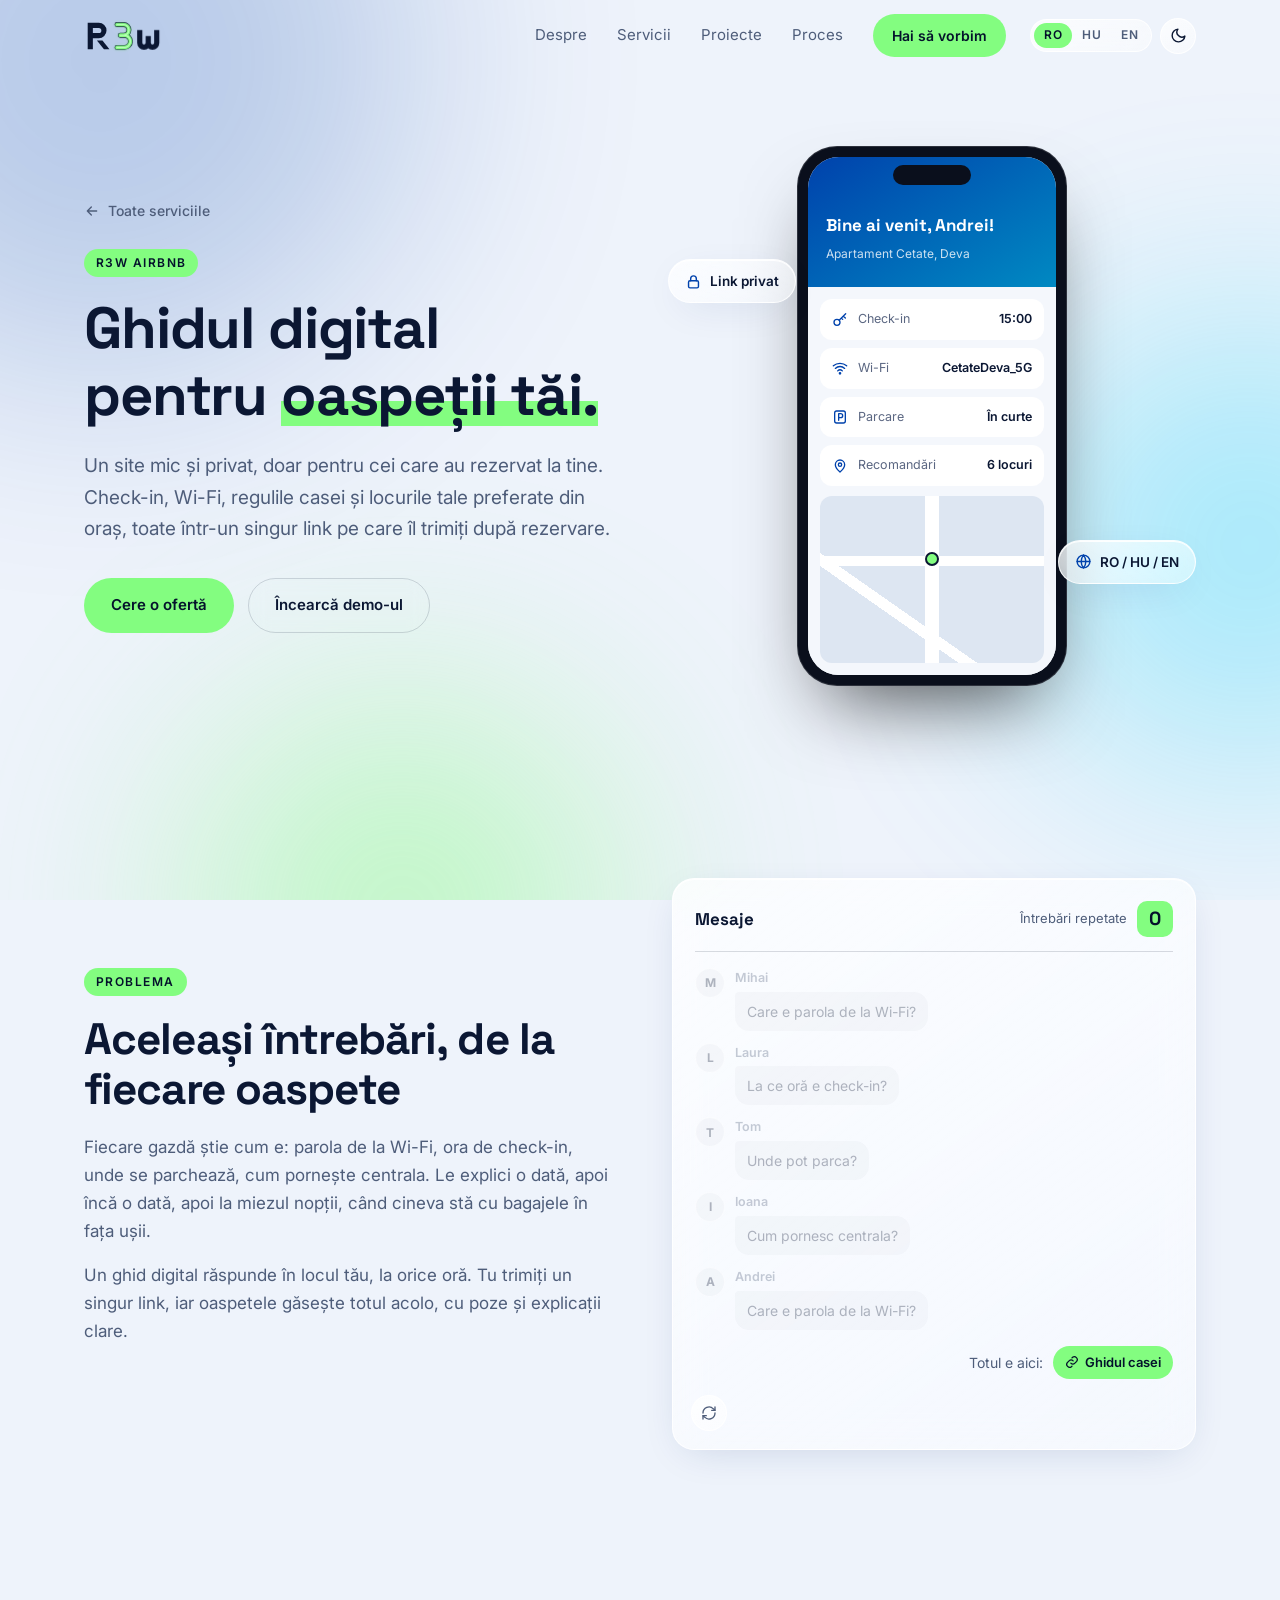
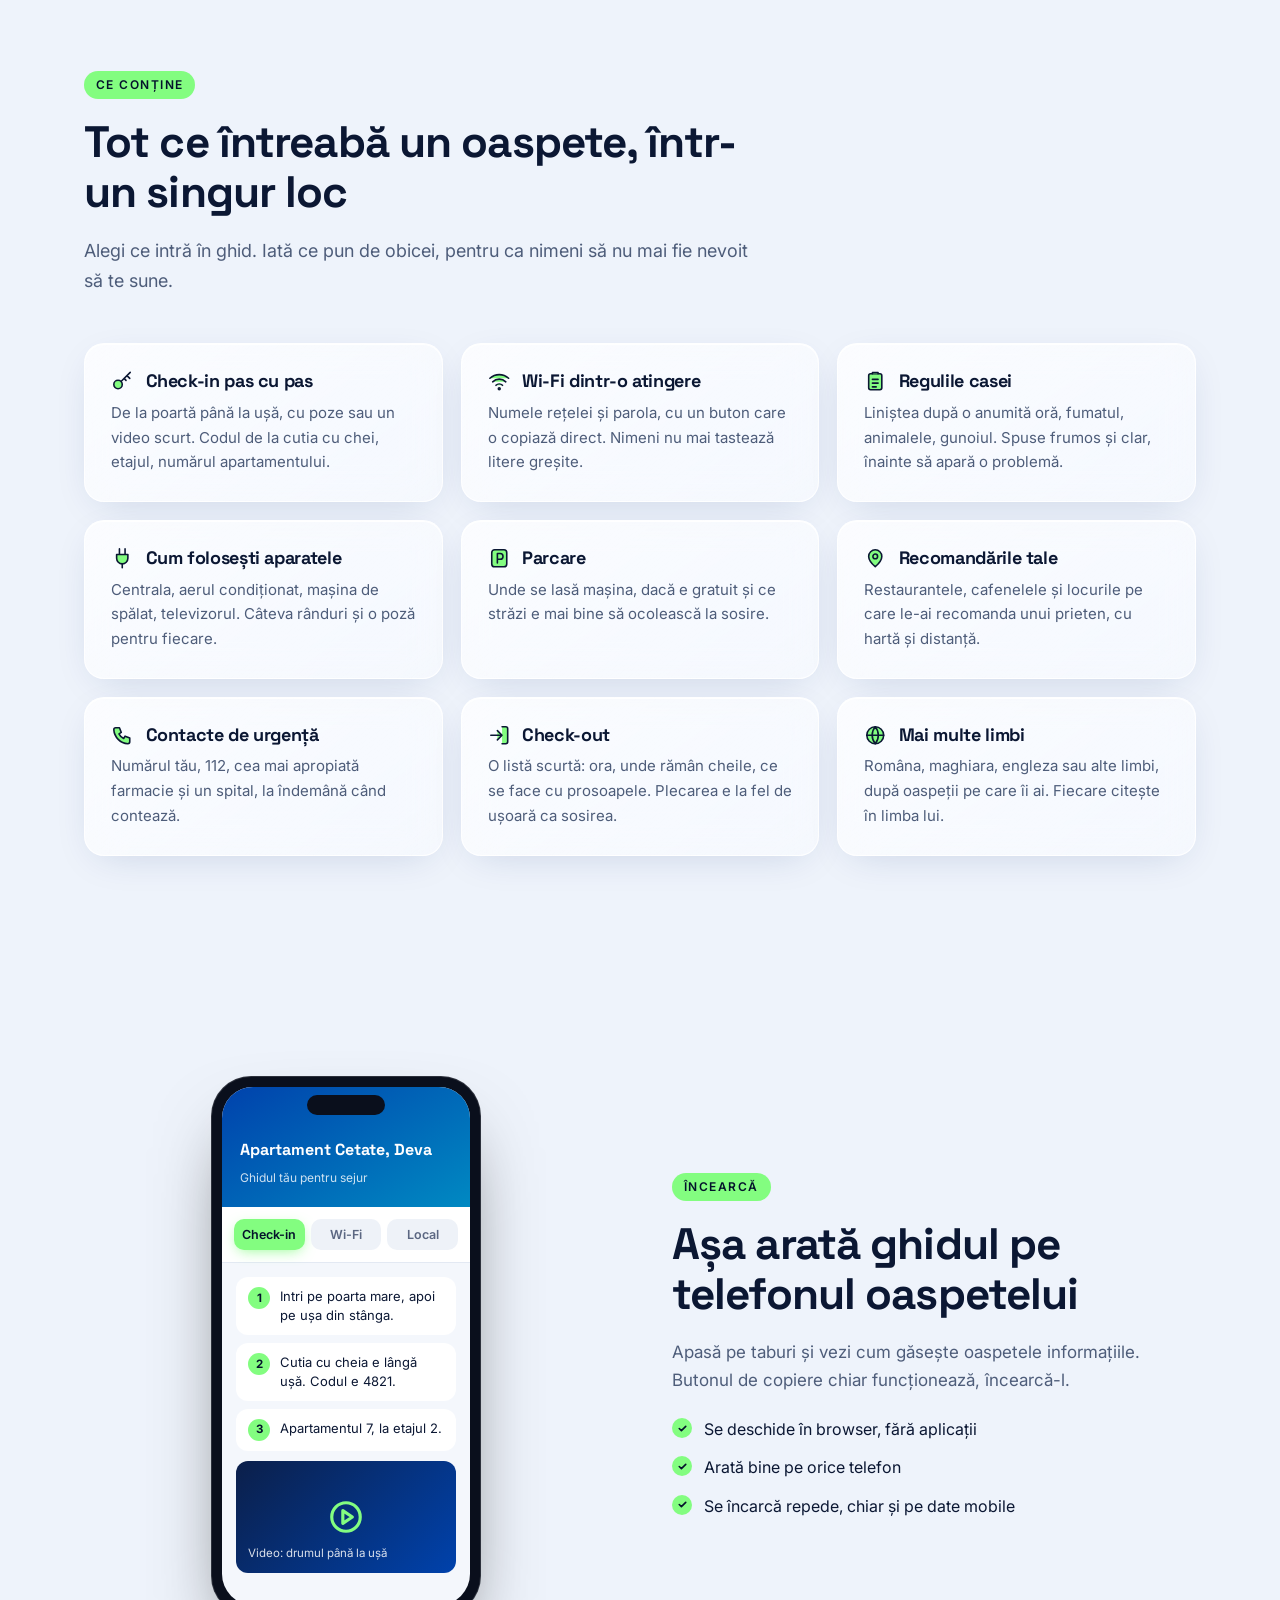
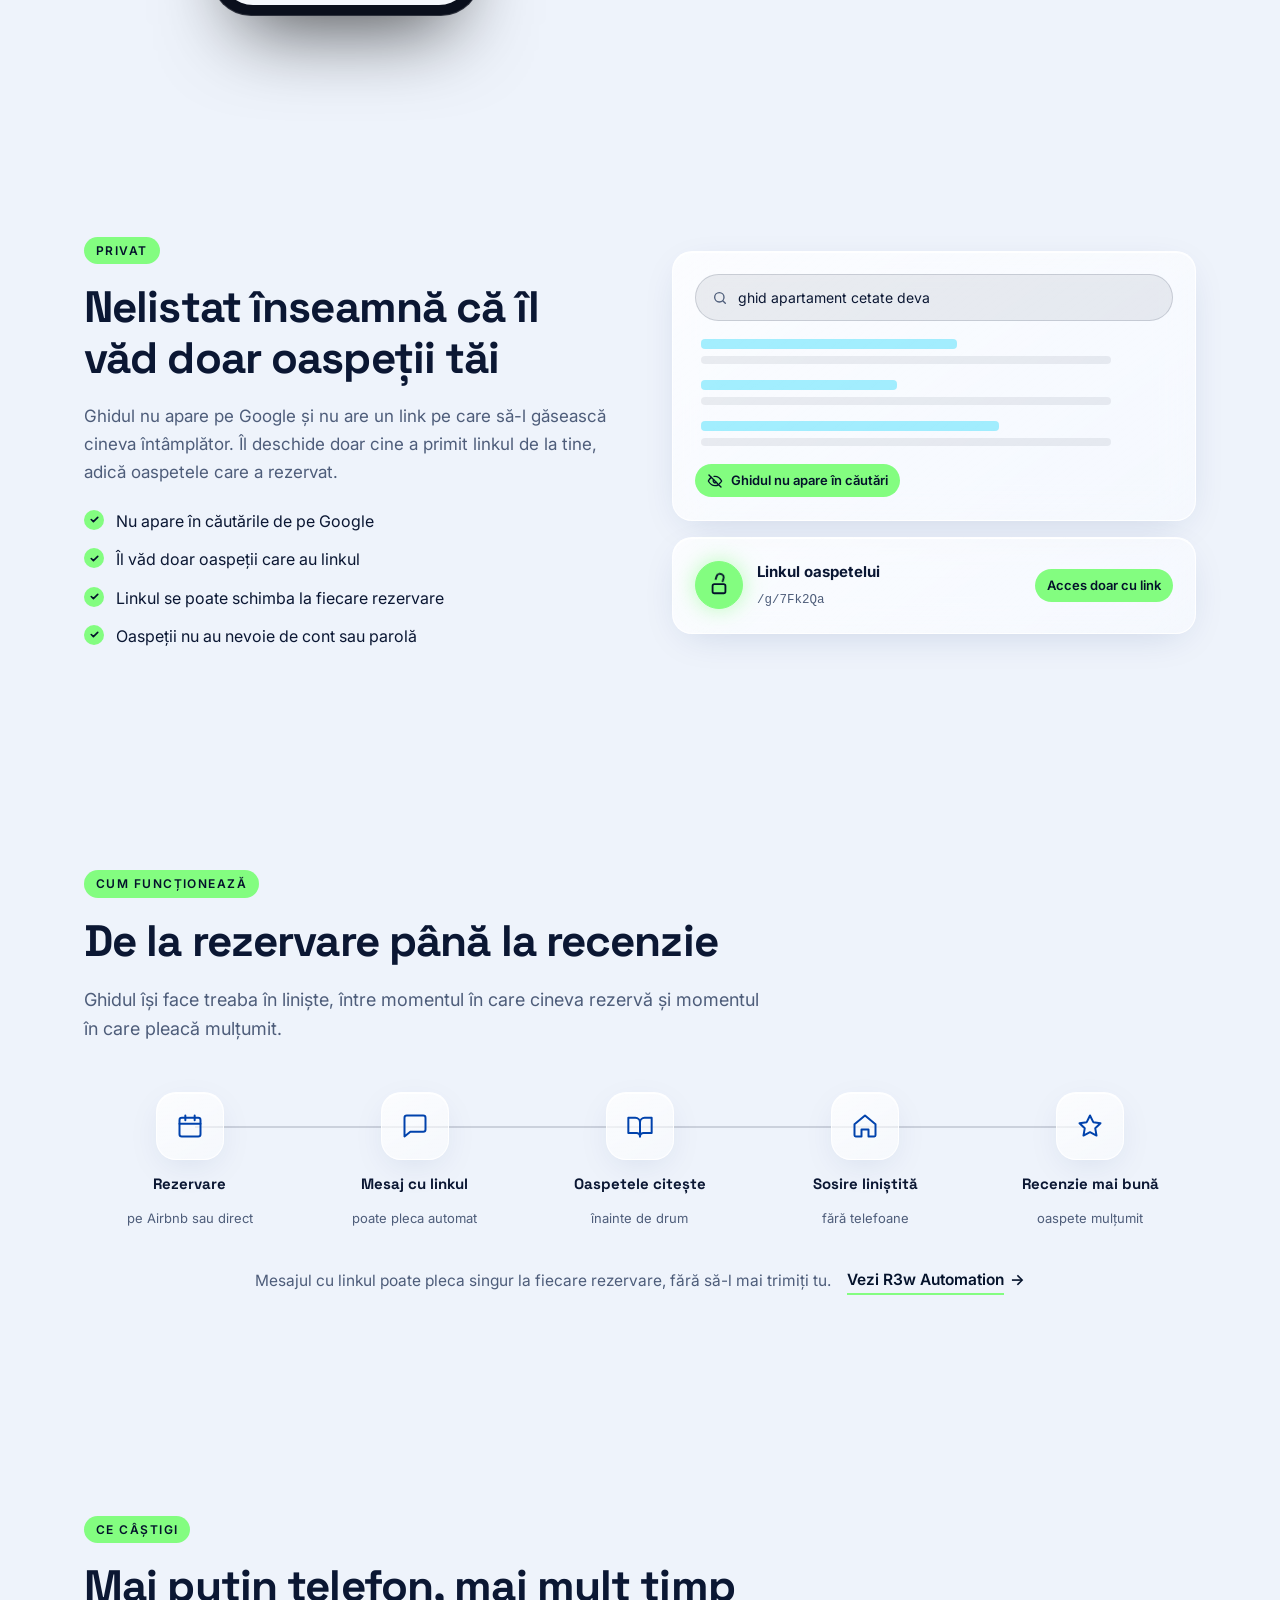
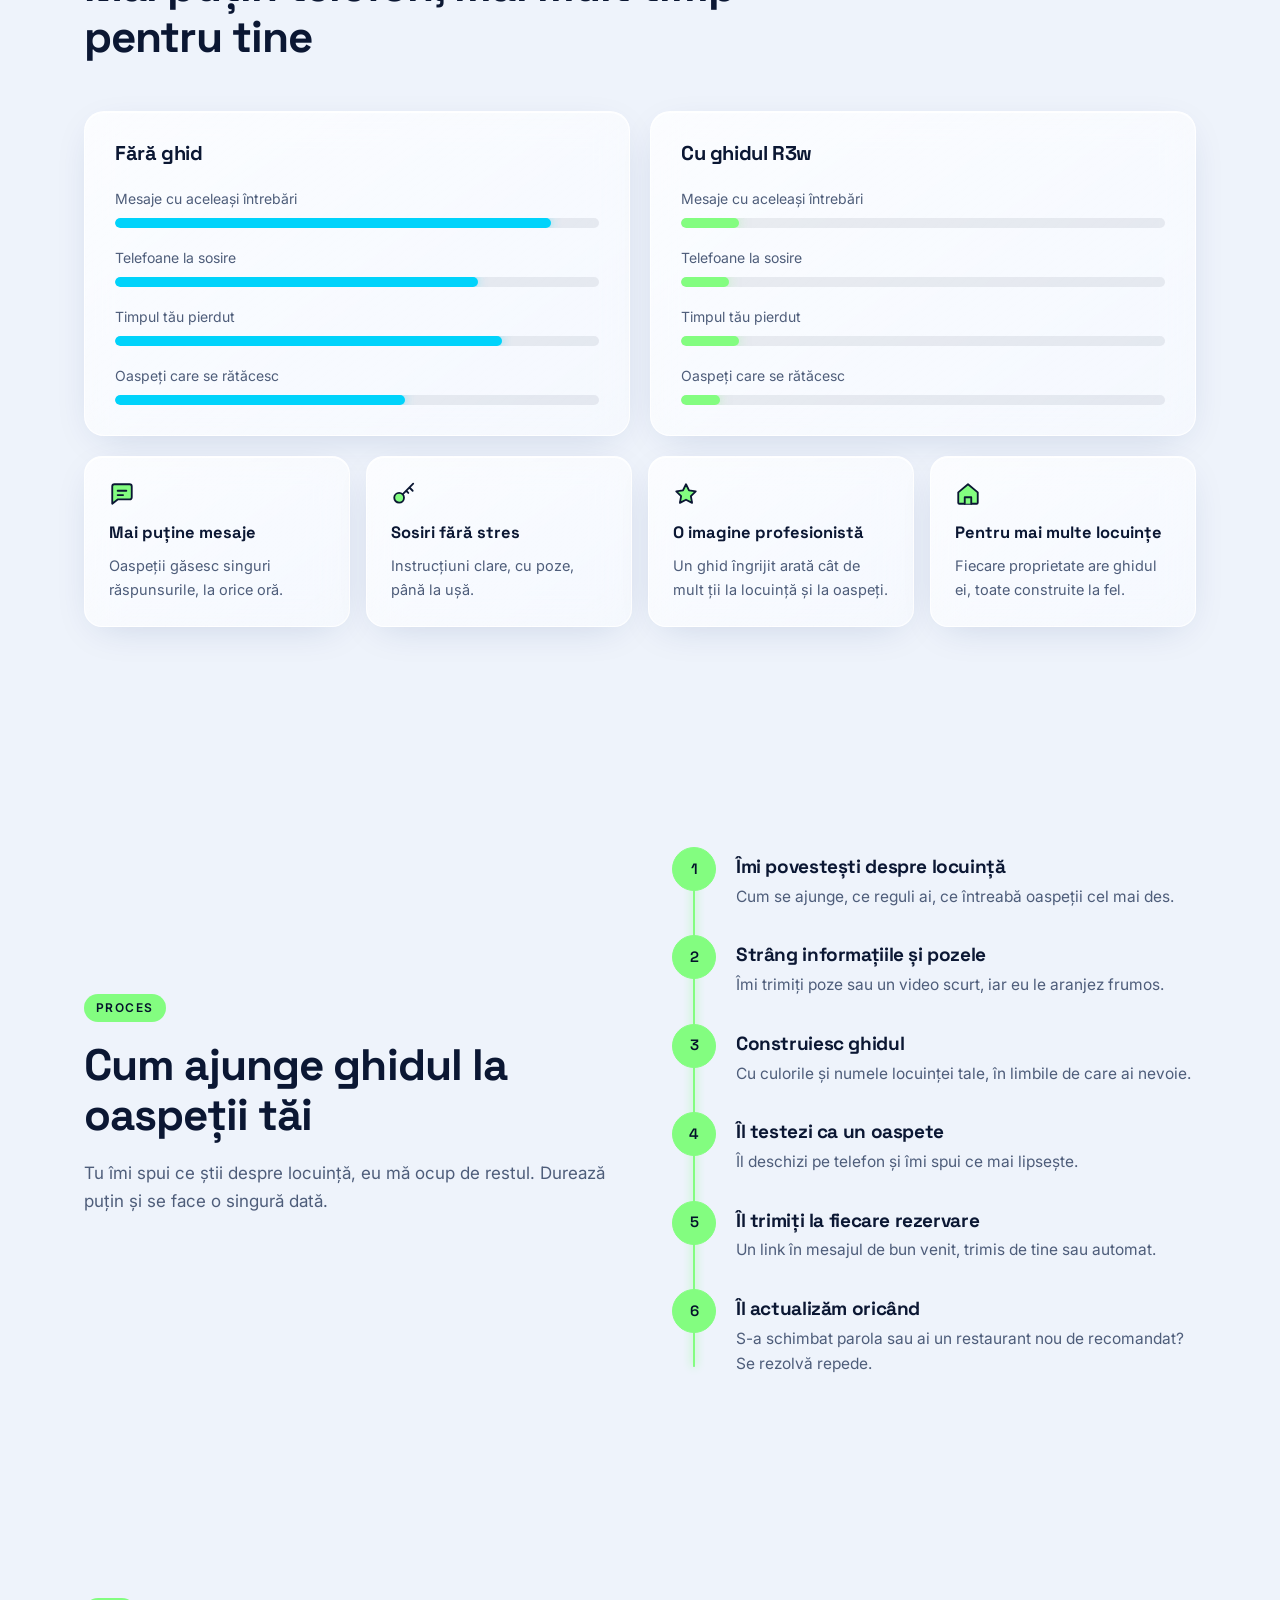
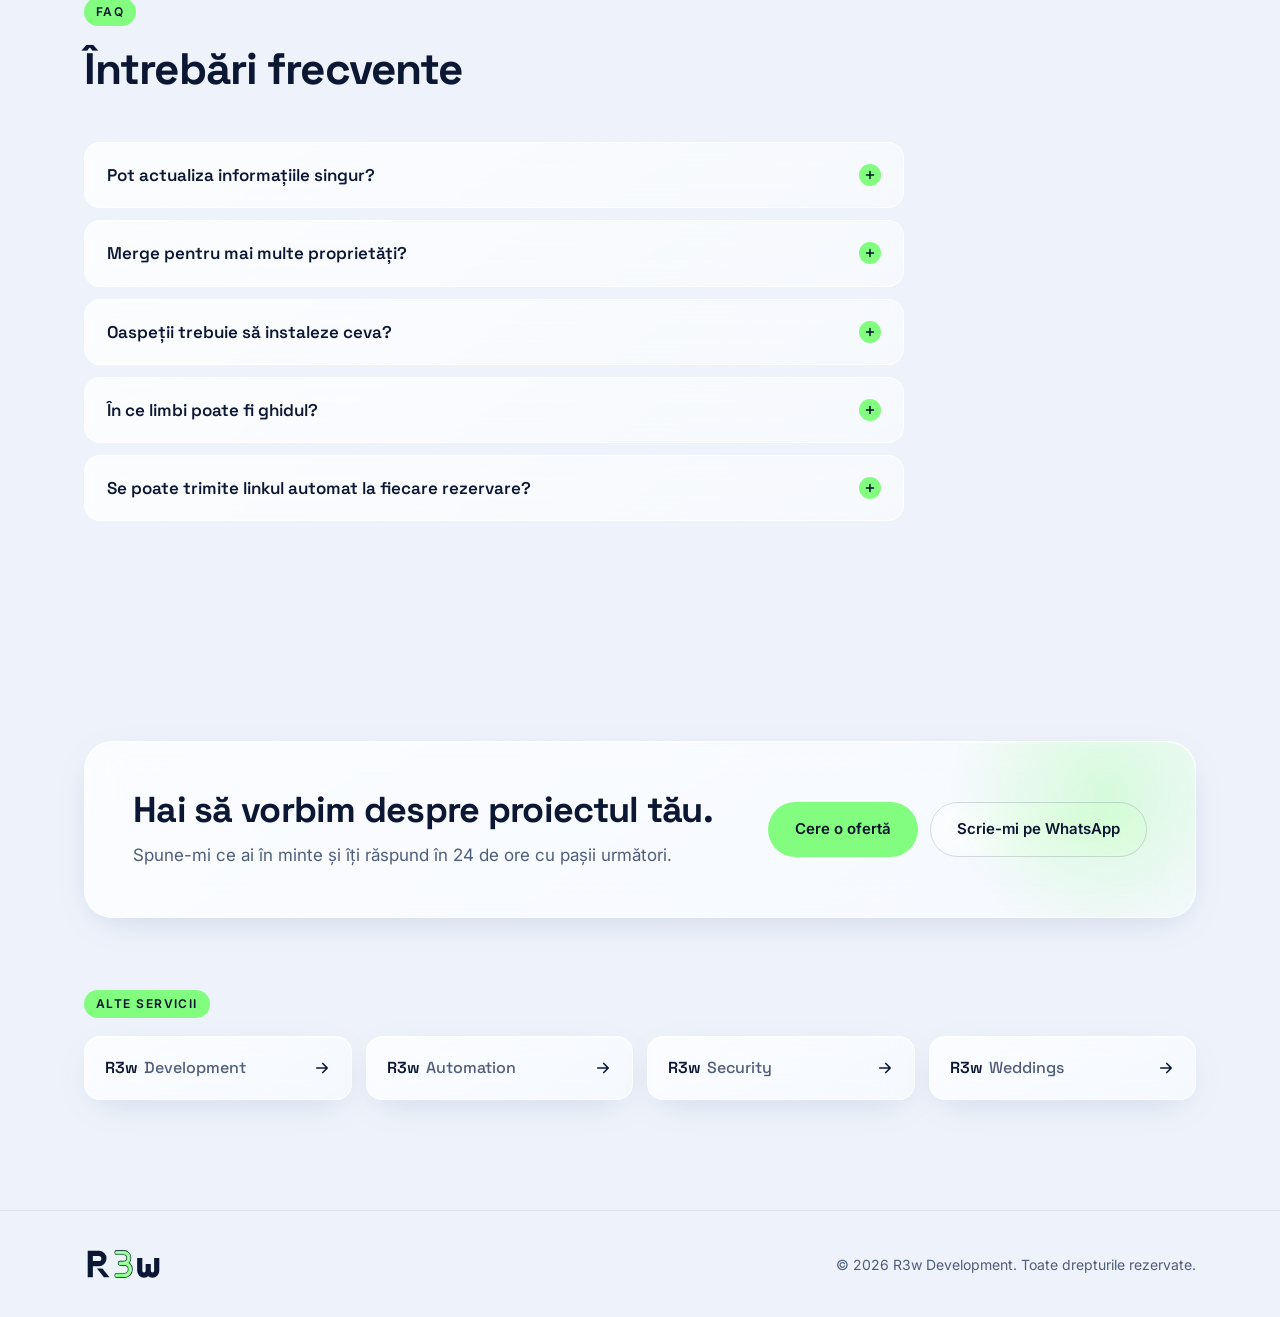
==== airbnb/index.html @ 35e20e66 "[RD-0001] Create R3w Development Initial Design" ====
<!doctype html>
<html lang="ro">
<head>
  <meta charset="utf-8">
  <meta name="viewport" content="width=device-width, initial-scale=1">
  <title>R3w AirBnb | Ghidul digital pentru oaspeții tăi</title>
  <meta name="description" content="Un site privat, nelistat, pentru oaspeții locuinței tale: check-in, Wi-Fi, regulile casei și recomandări locale, într-un singur link.">
  <meta name="theme-color" content="#040A18">
  <link rel="icon" href="../assets/favicon.svg" type="image/svg+xml">
  <link rel="apple-touch-icon" href="../assets/apple-touch-icon.png">

  <link rel="preconnect" href="https://fonts.googleapis.com">
  <link rel="preconnect" href="https://fonts.gstatic.com" crossorigin>
  <link href="https://fonts.googleapis.com/css2?family=Cormorant+Garamond:ital,wght@1,500&family=Inter:wght@400;500;600&family=Space+Grotesk:wght@500;600;700&display=swap" rel="stylesheet">
  <link rel="stylesheet" href="../css/styles.css">
  <link rel="stylesheet" href="../css/service.css">
  <link rel="stylesheet" href="page.css">
  <script>
    // Set the theme before the page paints, so there is no flash of the wrong colours
    (function () {
      var root = document.documentElement, saved;
      root.classList.add('js');
      try { saved = localStorage.getItem('theme'); } catch (e) {}
      root.dataset.theme = saved || (matchMedia('(prefers-color-scheme: light)').matches ? 'light' : 'dark');
    })();
  </script>
</head>
<body>

  <div class="backdrop" aria-hidden="true">
    <div class="orb orb--sapphire"></div>
    <div class="orb orb--ocean"></div>
    <div class="orb orb--jade"></div>
  </div>

  <!-- ============ NAV ============ -->
  <header class="nav" id="top">
    <div class="container nav__inner">
      <a href="../" class="logo" aria-label="R3w Development">
        <svg class="wordmark" viewBox="-5 -5 107 46" width="79" height="34" aria-hidden="true">
          <defs><filter id="neon-nav" x="-50%" y="-50%" width="200%" height="200%"><feGaussianBlur stdDeviation="2.4"/></filter></defs>
          <path fill="currentColor" fill-rule="evenodd" d="M0 0H15A10.5 10.5 0 0 1 15 21H7V36H0Z M7 7H15A3.5 3.5 0 0 1 15 14H7Z"/>
          <path fill="currentColor" d="M12.5 24H20L29.5 36H22Z"/>
          <g class="neon" fill="none" stroke-linecap="round" stroke-linejoin="round">
            <path class="neon__glow" stroke-width="6" filter="url(#neon-nav)" d="M39.5 2.5H48.5A7.25 7.25 0 0 1 48.5 17H44M44 17H49.5A8.25 8.25 0 0 1 49.5 33.5H39.5"/>
            <path class="neon__outline" stroke-width="6.6" d="M39.5 2.5H48.5A7.25 7.25 0 0 1 48.5 17H44M44 17H49.5A8.25 8.25 0 0 1 49.5 33.5H39.5"/>
            <path class="neon__tube" stroke-width="5" d="M39.5 2.5H48.5A7.25 7.25 0 0 1 48.5 17H44M44 17H49.5A8.25 8.25 0 0 1 49.5 33.5H39.5"/>
            <path class="neon__core" stroke-width="1.4" d="M39.5 2.5H48.5A7.25 7.25 0 0 1 48.5 17H44M44 17H49.5A8.25 8.25 0 0 1 49.5 33.5H39.5"/>
          </g>
          <path fill="none" stroke="currentColor" stroke-width="7" d="M70.5 10V27.25A5.75 5.75 0 0 0 82 27.25V18M82 27.25A5.75 5.75 0 0 0 93.5 27.25V10"/>
        </svg>
      </a>

      <nav class="nav__menu" id="nav-menu">
        <a href="../#about" data-i18n="nav.about">Despre</a>
        <a href="../#solutions" data-i18n="nav.solutions">Servicii</a>
        <a href="../#work" data-i18n="nav.work">Proiecte</a>
        <a href="../#process" data-i18n="nav.process">Proces</a>
        <a href="../#contact" class="btn btn--small btn--primary" data-i18n="nav.cta">Hai să vorbim</a>
      </nav>

      <div class="nav__controls">
        <div class="lang" role="group" aria-label="Limba" data-i18n-label="ui.language">
          <button type="button" data-lang="ro" aria-pressed="true">RO</button>
          <button type="button" data-lang="hu" aria-pressed="false">HU</button>
          <button type="button" data-lang="en" aria-pressed="false">EN</button>
        </div>

        <button type="button" class="theme-toggle" aria-label="Schimbă tema" data-i18n-label="ui.theme">
          <svg class="icon-sun" viewBox="0 0 24 24"><circle cx="12" cy="12" r="4"/><path d="M12 2v2M12 20v2M4.9 4.9l1.4 1.4M17.7 17.7l1.4 1.4M2 12h2M20 12h2M4.9 19.1l1.4-1.4M17.7 6.3l1.4-1.4"/></svg>
          <svg class="icon-moon" viewBox="0 0 24 24"><path d="M21 12.8A9 9 0 1 1 11.2 3a7 7 0 0 0 9.8 9.8Z"/></svg>
        </button>

        <button class="nav__toggle" aria-label="Deschide meniul" data-i18n-label="ui.menuOpen" aria-expanded="false" aria-controls="nav-menu">
          <span></span><span></span>
        </button>
      </div>
    </div>
  </header>

  <main>

    <!-- ============ HERO ============ -->
    <section class="svc-hero">
      <div class="container svc-hero__inner">
        <div class="reveal">
          <a class="back" href="../#solutions"><svg viewBox="0 0 24 24" aria-hidden="true"><path d="M19 12H5M11 6l-6 6 6 6"/></svg><span data-i18n="svc.back">Toate serviciile</span></a>
          <p class="section__label">R3w AirBnb</p>
          <h1 data-i18n="page.hero.title">Ghidul digital pentru <span class="mark">oaspeții tăi.</span></h1>
          <p class="svc-lead" data-i18n="page.hero.lead">Un site mic și privat, doar pentru cei care au rezervat la tine. Check-in, Wi-Fi, regulile casei și locurile tale preferate din oraș, toate într-un singur link pe care îl trimiți după rezervare.</p>
          <div class="hero__cta">
            <a href="../#contact" class="btn btn--primary" data-i18n="svc.quote">Cere o ofertă</a>
            <a href="#demo" class="btn btn--ghost" data-i18n="page.hero.cta2">Încearcă demo-ul</a>
          </div>
        </div>

        <!-- The guest gets the booking message, taps the link and the guide opens -->
        <div class="bnb-hero reveal" data-animate aria-hidden="true">
          <div class="bnb-phone">
            <div class="bnb-screen">
              <div class="bnb-chat">
                <div class="bnb-chat__head"><i>A</i><div><b>Ana</b><small data-i18n="page.hero.host">gazda ta</small></div></div>
                <div class="bnb-notif">
                  <i class="bnb-notif__app"></i>
                  <div><b data-i18n="page.hero.notif">Rezervare confirmată</b><small data-i18n="page.hero.notifSub">3 nopți, 2 oaspeți</small></div>
                </div>
                <span class="bnb-day" data-i18n="page.hero.today">Azi</span>
                <div class="bnb-msg bnb-msg--me"><span data-i18n="page.hero.me">Am rezervat pentru weekend, abia aștept!</span></div>
                <div class="bnb-msg bnb-msg--host">
                  <span data-i18n="page.hero.msg">Bună, Andrei! Aici ai tot ce-ți trebuie pentru sejur:</span>
                  <span class="bnb-linkchip"><svg viewBox="0 0 24 24"><path d="M10 14a5 5 0 0 0 7 0l3-3a5 5 0 0 0-7-7l-1 1"/><path d="M14 10a5 5 0 0 0-7 0l-3 3a5 5 0 0 0 7 7l1-1"/></svg><span data-i18n="page.hero.link">Ghidul tău</span></span>
                </div>
              </div>

              <div class="bnb-guide">
                <div class="bnb-guide__hero">
                  <b data-i18n="page.hero.welcome">Bine ai venit, Andrei!</b>
                  <small data-i18n="page.hero.place">Apartament Cetate, Deva</small>
                </div>
                <ul class="bnb-guide__list">
                  <li style="--i:0"><svg viewBox="0 0 24 24"><circle cx="7.5" cy="15.5" r="4.5"/><path d="m10.7 12.3 9.8-9.8M17 6l3 3M14 9l2 2"/></svg><span>Check-in</span><b>15:00</b></li>
                  <li style="--i:1"><svg viewBox="0 0 24 24"><path d="M2 8.8a15 15 0 0 1 20 0M5 12.6a10 10 0 0 1 14 0M8.5 16.3a5 5 0 0 1 7 0"/><circle cx="12" cy="20" r="1"/></svg><span>Wi-Fi</span><b>CetateDeva_5G</b></li>
                  <li style="--i:2"><svg viewBox="0 0 24 24"><rect x="4" y="3" width="16" height="18" rx="3"/><path d="M10 17V7h3a3 3 0 0 1 0 6h-3"/></svg><span data-i18n="page.hero.park">Parcare</span><b data-i18n="page.hero.parkVal">În curte</b></li>
                  <li style="--i:3"><svg viewBox="0 0 24 24"><path d="M12 21s-7-6.2-7-11a7 7 0 0 1 14 0c0 4.8-7 11-7 11Z"/><circle cx="12" cy="10" r="2.5"/></svg><span data-i18n="page.hero.tips">Recomandări</span><b data-i18n="page.hero.tipsVal">6 locuri</b></li>
                </ul>
                <div class="bnb-guide__map"><i></i></div>
              </div>
            </div>
          </div>

          <div class="bnb-chip bnb-chip--a glass"><svg viewBox="0 0 24 24"><rect x="5" y="11" width="14" height="10" rx="2"/><path d="M8 11V8a4 4 0 0 1 8 0v3"/></svg><span data-i18n="page.hero.chip1">Link privat</span></div>
          <div class="bnb-chip bnb-chip--b glass"><svg viewBox="0 0 24 24"><circle cx="12" cy="12" r="9"/><path d="M3 12h18M12 3a14 14 0 0 1 0 18M12 3a14 14 0 0 0 0 18"/></svg><span>RO / HU / EN</span></div>
        </div>
      </div>
    </section>

    <!-- ============ THE PROBLEM ============ -->
    <section class="section">
      <div class="container split">
        <div class="reveal">
          <p class="section__label" data-i18n="page.prob.label">Problema</p>
          <h2 data-i18n="page.prob.title">Aceleași întrebări, de la fiecare oaspete</h2>
          <p data-i18n="page.prob.p1">Fiecare gazdă știe cum e: parola de la Wi-Fi, ora de check-in, unde se parchează, cum pornește centrala. Le explici o dată, apoi încă o dată, apoi la miezul nopții, când cineva stă cu bagajele în fața ușii.</p>
          <p data-i18n="page.prob.p2">Un ghid digital răspunde în locul tău, la orice oră. Tu trimiți un singur link, iar oaspetele găsește totul acolo, cu poze și explicații clare.</p>
        </div>

        <!-- Questions pile up, then one link answers them all -->
        <div class="inbox glass reveal" data-animate aria-hidden="true">
          <div class="inbox__head">
            <b data-i18n="page.prob.inbox">Mesaje</b>
            <span class="inbox__count">
              <span class="inbox__label" data-i18n="page.prob.repeat">Întrebări repetate</span>
              <span class="inbox__num">
                <em class="inbox__num-a" data-count="5">5</em>
                <em class="inbox__num-b">0</em>
              </span>
            </span>
          </div>
          <ul class="inbox__list">
            <li style="--i:0"><i>M</i><div><b>Mihai</b><span data-i18n="page.prob.q1">Care e parola de la Wi-Fi?</span></div></li>
            <li style="--i:1"><i>L</i><div><b>Laura</b><span data-i18n="page.prob.q2">La ce oră e check-in?</span></div></li>
            <li style="--i:2"><i>T</i><div><b>Tom</b><span data-i18n="page.prob.q3">Unde pot parca?</span></div></li>
            <li style="--i:3"><i>I</i><div><b>Ioana</b><span data-i18n="page.prob.q4">Cum pornesc centrala?</span></div></li>
            <li style="--i:4"><i>A</i><div><b>Andrei</b><span data-i18n="page.prob.q1">Care e parola de la Wi-Fi?</span></div></li>
          </ul>
          <div class="inbox__answer">
            <span data-i18n="page.prob.answer">Totul e aici:</span>
            <span class="bnb-linkchip"><svg viewBox="0 0 24 24"><path d="M10 14a5 5 0 0 0 7 0l3-3a5 5 0 0 0-7-7l-1 1"/><path d="M14 10a5 5 0 0 0-7 0l-3 3a5 5 0 0 0 7 7l1-1"/></svg><span data-i18n="page.prob.guide">Ghidul casei</span></span>
          </div>
          <button type="button" class="inbox__replay" aria-label="Reia animația" data-i18n-label="page.prob.replay">
            <svg viewBox="0 0 24 24"><path d="M3 12a9 9 0 0 1 15.5-6.2L21 8"/><path d="M21 3v5h-5"/><path d="M21 12a9 9 0 0 1-15.5 6.2L3 16"/><path d="M3 21v-5h5"/></svg>
          </button>
        </div>
      </div>
    </section>

    <!-- ============ WHAT'S INSIDE ============ -->
    <section class="section">
      <div class="container">
        <header class="svc-intro reveal">
          <p class="section__label" data-i18n="page.in.label">Ce conține</p>
          <h2 data-i18n="page.in.title">Tot ce întreabă un oaspete, într-un singur loc</h2>
          <p data-i18n="page.in.p1">Alegi ce intră în ghid. Iată ce pun de obicei, pentru ca nimeni să nu mai fie nevoit să te sune.</p>
        </header>
        <div class="feat-grid">
          <article class="feat glass reveal">
            <h3 class="with-icon"><svg class="icon" viewBox="0 0 24 24" aria-hidden="true"><circle cx="7.5" cy="15.5" r="4.5"/><path d="m10.7 12.3 9.8-9.8M17 6l3 3M14 9l2 2"/></svg><span data-i18n="page.in.f1">Check-in pas cu pas</span></h3>
            <p data-i18n="page.in.f1t">De la poartă până la ușă, cu poze sau un video scurt. Codul de la cutia cu chei, etajul, numărul apartamentului.</p>
          </article>
          <article class="feat glass reveal">
            <h3 class="with-icon"><svg class="icon" viewBox="0 0 24 24" aria-hidden="true"><path d="M2 8.8a15 15 0 0 1 20 0M5 12.6a10 10 0 0 1 14 0M8.5 16.3a5 5 0 0 1 7 0"/><circle cx="12" cy="20" r="1"/></svg><span data-i18n="page.in.f2">Wi-Fi dintr-o atingere</span></h3>
            <p data-i18n="page.in.f2t">Numele rețelei și parola, cu un buton care o copiază direct. Nimeni nu mai tastează litere greșite.</p>
          </article>
          <article class="feat glass reveal">
            <h3 class="with-icon"><svg class="icon" viewBox="0 0 24 24" aria-hidden="true"><rect x="5" y="4" width="14" height="17" rx="2"/><path d="M9 4V2.8h6V4M9 10h6M9 14h6M9 18h4"/></svg><span data-i18n="page.in.f3">Regulile casei</span></h3>
            <p data-i18n="page.in.f3t">Liniștea după o anumită oră, fumatul, animalele, gunoiul. Spuse frumos și clar, înainte să apară o problemă.</p>
          </article>
          <article class="feat glass reveal">
            <h3 class="with-icon"><svg class="icon" viewBox="0 0 24 24" aria-hidden="true"><path d="M9 2v6M15 2v6M6 8h12v4a6 6 0 0 1-12 0Z"/><path d="M12 18v4"/></svg><span data-i18n="page.in.f4">Cum folosești aparatele</span></h3>
            <p data-i18n="page.in.f4t">Centrala, aerul condiționat, mașina de spălat, televizorul. Câteva rânduri și o poză pentru fiecare.</p>
          </article>
          <article class="feat glass reveal">
            <h3 class="with-icon"><svg class="icon" viewBox="0 0 24 24" aria-hidden="true"><rect x="4" y="3" width="16" height="18" rx="3"/><path d="M10 17V7h3a3 3 0 0 1 0 6h-3"/></svg><span data-i18n="page.in.f5">Parcare</span></h3>
            <p data-i18n="page.in.f5t">Unde se lasă mașina, dacă e gratuit și ce străzi e mai bine să ocolească la sosire.</p>
          </article>
          <article class="feat glass reveal">
            <h3 class="with-icon"><svg class="icon" viewBox="0 0 24 24" aria-hidden="true"><path d="M12 21s-7-6.2-7-11a7 7 0 0 1 14 0c0 4.8-7 11-7 11Z"/><circle cx="12" cy="10" r="2.5"/></svg><span data-i18n="page.in.f6">Recomandările tale</span></h3>
            <p data-i18n="page.in.f6t">Restaurantele, cafenelele și locurile pe care le-ai recomanda unui prieten, cu hartă și distanță.</p>
          </article>
          <article class="feat glass reveal">
            <h3 class="with-icon"><svg class="icon" viewBox="0 0 24 24" aria-hidden="true"><path d="M5 4h4l2 5-2.5 1.5a11 11 0 0 0 5 5L15 13l5 2v4a2 2 0 0 1-2 2A16 16 0 0 1 3 6a2 2 0 0 1 2-2"/></svg><span data-i18n="page.in.f7">Contacte de urgență</span></h3>
            <p data-i18n="page.in.f7t">Numărul tău, 112, cea mai apropiată farmacie și un spital, la îndemână când contează.</p>
          </article>
          <article class="feat glass reveal">
            <h3 class="with-icon"><svg class="icon" viewBox="0 0 24 24" aria-hidden="true"><path d="M15 3h4a2 2 0 0 1 2 2v14a2 2 0 0 1-2 2h-4"/><path d="m10 17 5-5-5-5M15 12H3"/></svg><span data-i18n="page.in.f8">Check-out</span></h3>
            <p data-i18n="page.in.f8t">O listă scurtă: ora, unde rămân cheile, ce se face cu prosoapele. Plecarea e la fel de ușoară ca sosirea.</p>
          </article>
          <article class="feat glass reveal">
            <h3 class="with-icon"><svg class="icon" viewBox="0 0 24 24" aria-hidden="true"><circle cx="12" cy="12" r="9"/><path d="M3 12h18M12 3a14 14 0 0 1 0 18M12 3a14 14 0 0 0 0 18"/></svg><span data-i18n="page.in.f9">Mai multe limbi</span></h3>
            <p data-i18n="page.in.f9t">Româna, maghiara, engleza sau alte limbi, după oaspeții pe care îi ai. Fiecare citește în limba lui.</p>
          </article>
        </div>
      </div>
    </section>

    <!-- ============ LIVE DEMO ============ -->
    <section class="section" id="demo">
      <div class="container split split--flip">
        <div class="reveal">
          <p class="section__label" data-i18n="page.demo.label">Încearcă</p>
          <h2 data-i18n="page.demo.title">Așa arată ghidul pe telefonul oaspetelui</h2>
          <p data-i18n="page.demo.p1">Apasă pe taburi și vezi cum găsește oaspetele informațiile. Butonul de copiere chiar funcționează, încearcă-l.</p>
          <ul class="ticks">
            <li data-i18n="page.demo.t1">Se deschide în browser, fără aplicații</li>
            <li data-i18n="page.demo.t2">Arată bine pe orice telefon</li>
            <li data-i18n="page.demo.t3">Se încarcă repede, chiar și pe date mobile</li>
          </ul>
        </div>

        <div class="demo reveal">
          <div class="bnb-phone bnb-phone--demo">
            <div class="bnb-screen demo__screen">
              <div class="demo__top">
                <b data-i18n="page.hero.place">Apartament Cetate, Deva</b>
                <small data-i18n="page.demo.sub">Ghidul tău pentru sejur</small>
              </div>
              <div class="demo__tabs" role="tablist">
                <button type="button" role="tab" aria-selected="true" data-tab="checkin">Check-in</button>
                <button type="button" role="tab" aria-selected="false" data-tab="wifi">Wi-Fi</button>
                <button type="button" role="tab" aria-selected="false" data-tab="local" data-i18n="page.demo.tab3">Local</button>
              </div>

              <div class="demo__panel is-active" data-panel="checkin" role="tabpanel">
                <ol class="demo__steps">
                  <li><b>1</b><span data-i18n="page.demo.c1">Intri pe poarta mare, apoi pe ușa din stânga.</span></li>
                  <li><b>2</b><span data-i18n="page.demo.c2">Cutia cu cheia e lângă ușă. Codul e 4821.</span></li>
                  <li><b>3</b><span data-i18n="page.demo.c3">Apartamentul 7, la etajul 2.</span></li>
                </ol>
                <div class="demo__video">
                  <svg viewBox="0 0 24 24" aria-hidden="true"><circle cx="12" cy="12" r="9"/><path d="m10 8 6 4-6 4Z"/></svg>
                  <span data-i18n="page.demo.video">Video: drumul până la ușă</span>
                </div>
              </div>

              <div class="demo__panel" data-panel="wifi" role="tabpanel">
                <div class="demo__wifi">
                  <svg viewBox="0 0 24 24" aria-hidden="true"><path d="M2 8.8a15 15 0 0 1 20 0M5 12.6a10 10 0 0 1 14 0M8.5 16.3a5 5 0 0 1 7 0"/><circle cx="12" cy="20" r="1"/></svg>
                  <div class="demo__field"><small data-i18n="page.demo.net">Rețea</small><b>CetateDeva_5G</b></div>
                  <div class="demo__field"><small data-i18n="page.demo.pass">Parolă</small><b class="demo__pw">cetate2027</b></div>
                  <button type="button" class="demo__copy">
                    <svg viewBox="0 0 24 24" aria-hidden="true"><rect x="9" y="9" width="12" height="12" rx="2"/><path d="M5 15H4a1 1 0 0 1-1-1V4a1 1 0 0 1 1-1h10a1 1 0 0 1 1 1v1"/></svg>
                    <span data-i18n="page.demo.copy">Copiază parola</span>
                  </button>
                  <p class="demo__toast" role="status" aria-live="polite"></p>
                </div>
              </div>

              <div class="demo__panel" data-panel="local" role="tabpanel">
                <ul class="demo__places">
                  <li><i class="demo__pic demo__pic--a"></i><div><b data-i18n="page.demo.l1">Cetatea Deva</b><small data-i18n="page.demo.l1s">10 min pe jos</small></div></li>
                  <li><i class="demo__pic demo__pic--b"></i><div><b data-i18n="page.demo.l2">Cafenea în centru</b><small data-i18n="page.demo.l2s">5 min pe jos, cafea bună dimineața</small></div></li>
                  <li><i class="demo__pic demo__pic--c"></i><div><b data-i18n="page.demo.l3">Restaurant cu mâncare locală</b><small data-i18n="page.demo.l3s">8 min pe jos, rezervă seara</small></div></li>
                </ul>
              </div>
            </div>
          </div>
        </div>
      </div>
    </section>

    <!-- ============ PRIVATE AND UNLISTED ============ -->
    <section class="section">
      <div class="container split">
        <div class="reveal">
          <p class="section__label" data-i18n="page.priv.label">Privat</p>
          <h2 data-i18n="page.priv.title">Nelistat înseamnă că îl văd doar oaspeții tăi</h2>
          <p data-i18n="page.priv.p1">Ghidul nu apare pe Google și nu are un link pe care să-l găsească cineva întâmplător. Îl deschide doar cine a primit linkul de la tine, adică oaspetele care a rezervat.</p>
          <ul class="ticks">
            <li data-i18n="page.priv.t1">Nu apare în căutările de pe Google</li>
            <li data-i18n="page.priv.t2">Îl văd doar oaspeții care au linkul</li>
            <li data-i18n="page.priv.t3">Linkul se poate schimba la fiecare rezervare</li>
            <li data-i18n="page.priv.t4">Oaspeții nu au nevoie de cont sau parolă</li>
          </ul>
        </div>

        <!-- Search finds nothing, the guest's link opens it -->
        <div class="privacy reveal" data-animate aria-hidden="true">
          <div class="privacy__card glass">
            <div class="privacy__search">
              <svg viewBox="0 0 24 24"><circle cx="11" cy="11" r="7"/><path d="m20 20-3.5-3.5"/></svg>
              <span class="privacy__typed" data-i18n="page.priv.query">ghid apartament cetate deva</span>
            </div>
            <ul class="privacy__results">
              <li><i></i><i></i></li>
              <li><i></i><i></i></li>
              <li><i></i><i></i></li>
            </ul>
            <span class="privacy__badge">
              <svg viewBox="0 0 24 24"><path d="M3 3l18 18"/><path d="M10.6 5.1A10 10 0 0 1 12 5c6 0 10 7 10 7a17 17 0 0 1-3.2 3.9M6.6 6.6C3.9 8.4 2 12 2 12s4 7 10 7a9.7 9.7 0 0 0 5.4-1.6"/><path d="M9.9 9.9a3 3 0 0 0 4.2 4.2"/></svg>
              <span data-i18n="page.priv.badge1">Ghidul nu apare în căutări</span>
            </span>
          </div>

          <div class="privacy__card privacy__card--link glass">
            <span class="privacy__lock">
              <svg viewBox="0 0 24 24"><rect x="5" y="11" width="14" height="10" rx="2"/><path class="privacy__shackle" d="M8 11V8a4 4 0 0 1 8 0v3"/></svg>
            </span>
            <div class="privacy__link">
              <b data-i18n="page.priv.linkTitle">Linkul oaspetelui</b>
              <small>/g/7Fk2Qa</small>
            </div>
            <span class="privacy__badge privacy__badge--ok" data-i18n="page.priv.badge2">Acces doar cu link</span>
          </div>
        </div>
      </div>
    </section>

    <!-- ============ HOW IT FLOWS ============ -->
    <section class="section">
      <div class="container">
        <header class="svc-intro reveal">
          <p class="section__label" data-i18n="page.flow.label">Cum funcționează</p>
          <h2 data-i18n="page.flow.title">De la rezervare până la recenzie</h2>
          <p data-i18n="page.flow.p1">Ghidul își face treaba în liniște, între momentul în care cineva rezervă și momentul în care pleacă mulțumit.</p>
        </header>

        <div class="flow-line reveal" data-animate style="--n:5">
          <div class="flow-step" style="--i:0">
            <span class="flow-step__icon"><svg viewBox="0 0 24 24"><rect x="3" y="5" width="18" height="16" rx="2"/><path d="M3 10h18M8 3v4M16 3v4"/></svg></span>
            <b data-i18n="page.flow.f1">Rezervare</b>
            <small data-i18n="page.flow.f1s">pe Airbnb sau direct</small>
          </div>
          <div class="flow-step" style="--i:1">
            <span class="flow-step__icon"><svg viewBox="0 0 24 24"><path d="M21 15a2 2 0 0 1-2 2H8l-5 4V5a2 2 0 0 1 2-2h14a2 2 0 0 1 2 2Z"/></svg></span>
            <b data-i18n="page.flow.f2">Mesaj cu linkul</b>
            <small data-i18n="page.flow.f2s">poate pleca automat</small>
          </div>
          <div class="flow-step" style="--i:2">
            <span class="flow-step__icon"><svg viewBox="0 0 24 24"><path d="M2 5h6a4 4 0 0 1 4 4v12a3 3 0 0 0-3-3H2Z"/><path d="M22 5h-6a4 4 0 0 0-4 4v12a3 3 0 0 1 3-3h7Z"/></svg></span>
            <b data-i18n="page.flow.f3">Oaspetele citește</b>
            <small data-i18n="page.flow.f3s">înainte de drum</small>
          </div>
          <div class="flow-step" style="--i:3">
            <span class="flow-step__icon"><svg viewBox="0 0 24 24"><path d="M3 10.5 12 3l9 7.5V20a1 1 0 0 1-1 1h-5v-6H9v6H4a1 1 0 0 1-1-1Z"/></svg></span>
            <b data-i18n="page.flow.f4">Sosire liniștită</b>
            <small data-i18n="page.flow.f4s">fără telefoane</small>
          </div>
          <div class="flow-step" style="--i:4">
            <span class="flow-step__icon"><svg viewBox="0 0 24 24"><path d="m12 3 2.8 5.7 6.2.9-4.5 4.4 1.1 6.2L12 17.3l-5.6 2.9 1.1-6.2L3 9.6l6.2-.9Z"/></svg></span>
            <b data-i18n="page.flow.f5">Recenzie mai bună</b>
            <small data-i18n="page.flow.f5s">oaspete mulțumit</small>
          </div>
        </div>

        <p class="flow-note reveal">
          <span data-i18n="page.flow.note">Mesajul cu linkul poate pleca singur la fiecare rezervare, fără să-l mai trimiți tu.</span>
          <a href="../automation/" class="link"><span data-i18n="page.flow.auto">Vezi R3w Automation</span> <span class="arrow" aria-hidden="true">→</span></a>
        </p>
      </div>
    </section>

    <!-- ============ BEFORE AND AFTER ============ -->
    <section class="section">
      <div class="container">
        <header class="svc-intro reveal">
          <p class="section__label" data-i18n="page.ben.label">Ce câștigi</p>
          <h2 data-i18n="page.ben.title">Mai puțin telefon, mai mult timp pentru tine</h2>
        </header>

        <div class="bnb-compare">
          <div class="bnb-compare__col glass reveal" data-animate>
            <h3 data-i18n="page.ben.without">Fără ghid</h3>
            <div class="meters">
              <div class="meter meter--alt" style="--v:.9;--t:0s"><div class="meter__head"><span data-i18n="page.ben.m1">Mesaje cu aceleași întrebări</span></div><div class="meter__bar"><i></i></div></div>
              <div class="meter meter--alt" style="--v:.75;--t:.1s"><div class="meter__head"><span data-i18n="page.ben.m2">Telefoane la sosire</span></div><div class="meter__bar"><i></i></div></div>
              <div class="meter meter--alt" style="--v:.8;--t:.2s"><div class="meter__head"><span data-i18n="page.ben.m3">Timpul tău pierdut</span></div><div class="meter__bar"><i></i></div></div>
              <div class="meter meter--alt" style="--v:.6;--t:.3s"><div class="meter__head"><span data-i18n="page.ben.m4">Oaspeți care se rătăcesc</span></div><div class="meter__bar"><i></i></div></div>
            </div>
          </div>
          <div class="bnb-compare__col glass reveal" data-animate>
            <h3 data-i18n="page.ben.with">Cu ghidul R3w</h3>
            <div class="meters">
              <div class="meter" style="--v:.12;--t:0s"><div class="meter__head"><span data-i18n="page.ben.m1">Mesaje cu aceleași întrebări</span></div><div class="meter__bar"><i></i></div></div>
              <div class="meter" style="--v:.1;--t:.1s"><div class="meter__head"><span data-i18n="page.ben.m2">Telefoane la sosire</span></div><div class="meter__bar"><i></i></div></div>
              <div class="meter" style="--v:.12;--t:.2s"><div class="meter__head"><span data-i18n="page.ben.m3">Timpul tău pierdut</span></div><div class="meter__bar"><i></i></div></div>
              <div class="meter" style="--v:.08;--t:.3s"><div class="meter__head"><span data-i18n="page.ben.m4">Oaspeți care se rătăcesc</span></div><div class="meter__bar"><i></i></div></div>
            </div>
          </div>
        </div>

        <ul class="bnb-benefits reveal" data-animate>
          <li class="glass" style="--i:0">
            <svg viewBox="0 0 24 24" aria-hidden="true"><path d="M21 15a2 2 0 0 1-2 2H8l-5 4V5a2 2 0 0 1 2-2h14a2 2 0 0 1 2 2Z"/><path d="M8 9h8M8 13h5"/></svg>
            <b data-i18n="page.ben.b1">Mai puține mesaje</b>
            <span data-i18n="page.ben.b1t">Oaspeții găsesc singuri răspunsurile, la orice oră.</span>
          </li>
          <li class="glass" style="--i:1">
            <svg viewBox="0 0 24 24" aria-hidden="true"><circle cx="7.5" cy="15.5" r="4.5"/><path d="m10.7 12.3 9.8-9.8M17 6l3 3M14 9l2 2"/></svg>
            <b data-i18n="page.ben.b2">Sosiri fără stres</b>
            <span data-i18n="page.ben.b2t">Instrucțiuni clare, cu poze, până la ușă.</span>
          </li>
          <li class="glass" style="--i:2">
            <svg viewBox="0 0 24 24" aria-hidden="true"><path d="m12 3 2.8 5.7 6.2.9-4.5 4.4 1.1 6.2L12 17.3l-5.6 2.9 1.1-6.2L3 9.6l6.2-.9Z"/></svg>
            <b data-i18n="page.ben.b3">O imagine profesionistă</b>
            <span data-i18n="page.ben.b3t">Un ghid îngrijit arată cât de mult ții la locuință și la oaspeți.</span>
          </li>
          <li class="glass" style="--i:3">
            <svg viewBox="0 0 24 24" aria-hidden="true"><path d="M3 10.5 12 3l9 7.5V20a1 1 0 0 1-1 1H4a1 1 0 0 1-1-1Z"/><path d="M9 21v-6h6v6"/></svg>
            <b data-i18n="page.ben.b4">Pentru mai multe locuințe</b>
            <span data-i18n="page.ben.b4t">Fiecare proprietate are ghidul ei, toate construite la fel.</span>
          </li>
        </ul>
      </div>
    </section>

    <!-- ============ PROCESS ============ -->
    <section class="section">
      <div class="container split">
        <div class="reveal">
          <p class="section__label" data-i18n="process.label">Proces</p>
          <h2 data-i18n="page.steps.title">Cum ajunge ghidul la oaspeții tăi</h2>
          <p data-i18n="page.steps.p1">Tu îmi spui ce știi despre locuință, eu mă ocup de restul. Durează puțin și se face o singură dată.</p>
        </div>
        <ol class="steps-v reveal" data-animate>
          <li style="--i:0"><span>1</span><div><h3 data-i18n="page.steps.s1">Îmi povestești despre locuință</h3><p data-i18n="page.steps.s1t">Cum se ajunge, ce reguli ai, ce întreabă oaspeții cel mai des.</p></div></li>
          <li style="--i:1"><span>2</span><div><h3 data-i18n="page.steps.s2">Strâng informațiile și pozele</h3><p data-i18n="page.steps.s2t">Îmi trimiți poze sau un video scurt, iar eu le aranjez frumos.</p></div></li>
          <li style="--i:2"><span>3</span><div><h3 data-i18n="page.steps.s3">Construiesc ghidul</h3><p data-i18n="page.steps.s3t">Cu culorile și numele locuinței tale, în limbile de care ai nevoie.</p></div></li>
          <li style="--i:3"><span>4</span><div><h3 data-i18n="page.steps.s4">Îl testezi ca un oaspete</h3><p data-i18n="page.steps.s4t">Îl deschizi pe telefon și îmi spui ce mai lipsește.</p></div></li>
          <li style="--i:4"><span>5</span><div><h3 data-i18n="page.steps.s5">Îl trimiți la fiecare rezervare</h3><p data-i18n="page.steps.s5t">Un link în mesajul de bun venit, trimis de tine sau automat.</p></div></li>
          <li style="--i:5"><span>6</span><div><h3 data-i18n="page.steps.s6">Îl actualizăm oricând</h3><p data-i18n="page.steps.s6t">S-a schimbat parola sau ai un restaurant nou de recomandat? Se rezolvă repede.</p></div></li>
        </ol>
      </div>
    </section>

    <!-- ============ FAQ ============ -->
    <section class="section">
      <div class="container">
        <header class="svc-intro reveal">
          <p class="section__label">FAQ</p>
          <h2 data-i18n="svc.faq">Întrebări frecvente</h2>
        </header>
        <div class="faq reveal">
          <details><summary data-i18n="page.faq.q1">Pot actualiza informațiile singur?</summary><p data-i18n="page.faq.a1">Da. Dacă vrei, primești un panou simplu din care schimbi parola de Wi-Fi, ora de check-in sau recomandările. Dacă nu, îmi scrii și o schimb eu.</p></details>
          <details><summary data-i18n="page.faq.q2">Merge pentru mai multe proprietăți?</summary><p data-i18n="page.faq.a2">Da. Fiecare locuință primește ghidul ei, cu informațiile ei, și toate arată la fel de îngrijit.</p></details>
          <details><summary data-i18n="page.faq.q3">Oaspeții trebuie să instaleze ceva?</summary><p data-i18n="page.faq.a3">Nu. Ghidul se deschide direct în browserul telefonului, din linkul primit. Fără aplicații și fără conturi.</p></details>
          <details><summary data-i18n="page.faq.q4">În ce limbi poate fi ghidul?</summary><p data-i18n="page.faq.a4">În ce limbi ai nevoie. De obicei româna, maghiara și engleza, dar se pot adăuga și altele, după oaspeții pe care îi primești.</p></details>
          <details><summary data-i18n="page.faq.q5">Se poate trimite linkul automat la fiecare rezervare?</summary><p data-i18n="page.faq.a5">Da, împreună cu R3w Automation. Mesajul de bun venit cu linkul pleacă singur, imediat după rezervare.</p></details>
        </div>
      </div>
    </section>

    <!-- ============ NEXT STEP ============ -->
    <section class="section">
      <div class="container">
        <div class="cta-band glass reveal">
          <div>
            <h2 data-i18n="svc.cta.title">Hai să vorbim despre proiectul tău.</h2>
            <p data-i18n="svc.cta.text">Spune-mi ce ai în minte și îți răspund în 24 de ore cu pașii următori.</p>
          </div>
          <div class="cta-band__btns">
            <a href="../#contact" class="btn btn--primary" data-i18n="svc.quote">Cere o ofertă</a>
            <a href="https://wa.me/40727515052" class="btn btn--ghost" target="_blank" rel="noopener" data-i18n="contact.whatsapp">Scrie-mi pe WhatsApp</a>
          </div>
        </div>

        <p class="section__label others__label" data-i18n="svc.others">Alte servicii</p>
        <nav class="others reveal">
          <a class="glass" href="../development/">R3w <span>Development</span><svg viewBox="0 0 24 24" aria-hidden="true"><path d="M5 12h14M13 6l6 6-6 6"/></svg></a>
          <a class="glass" href="../automation/">R3w <span>Automation</span><svg viewBox="0 0 24 24" aria-hidden="true"><path d="M5 12h14M13 6l6 6-6 6"/></svg></a>
          <a class="glass" href="../security/">R3w <span>Security</span><svg viewBox="0 0 24 24" aria-hidden="true"><path d="M5 12h14M13 6l6 6-6 6"/></svg></a>
          <a class="glass" href="../weddings/">R3w <span>Weddings</span><svg viewBox="0 0 24 24" aria-hidden="true"><path d="M5 12h14M13 6l6 6-6 6"/></svg></a>
        </nav>
      </div>
    </section>

  </main>

  <!-- ============ FOOTER ============ -->
  <footer class="footer">
    <div class="container footer__inner">
      <a href="../" class="logo" aria-label="R3w Development">
        <svg class="wordmark" viewBox="-5 -5 107 46" width="79" height="34" aria-hidden="true">
          <defs><filter id="neon-foot" x="-50%" y="-50%" width="200%" height="200%"><feGaussianBlur stdDeviation="2.4"/></filter></defs>
          <path fill="currentColor" fill-rule="evenodd" d="M0 0H15A10.5 10.5 0 0 1 15 21H7V36H0Z M7 7H15A3.5 3.5 0 0 1 15 14H7Z"/>
          <path fill="currentColor" d="M12.5 24H20L29.5 36H22Z"/>
          <g class="neon" fill="none" stroke-linecap="round" stroke-linejoin="round">
            <path class="neon__glow" stroke-width="6" filter="url(#neon-foot)" d="M39.5 2.5H48.5A7.25 7.25 0 0 1 48.5 17H44M44 17H49.5A8.25 8.25 0 0 1 49.5 33.5H39.5"/>
            <path class="neon__outline" stroke-width="6.6" d="M39.5 2.5H48.5A7.25 7.25 0 0 1 48.5 17H44M44 17H49.5A8.25 8.25 0 0 1 49.5 33.5H39.5"/>
            <path class="neon__tube" stroke-width="5" d="M39.5 2.5H48.5A7.25 7.25 0 0 1 48.5 17H44M44 17H49.5A8.25 8.25 0 0 1 49.5 33.5H39.5"/>
            <path class="neon__core" stroke-width="1.4" d="M39.5 2.5H48.5A7.25 7.25 0 0 1 48.5 17H44M44 17H49.5A8.25 8.25 0 0 1 49.5 33.5H39.5"/>
          </g>
          <path fill="none" stroke="currentColor" stroke-width="7" d="M70.5 10V27.25A5.75 5.75 0 0 0 82 27.25V18M82 27.25A5.75 5.75 0 0 0 93.5 27.25V10"/>
        </svg>
      </a>
      <p>© <span id="year"></span> R3w Development. <span data-i18n="footer.rights">Toate drepturile rezervate.</span></p>
    </div>
  </footer>

  <script src="../js/translations.js"></script>
  <script src="i18n.js"></script>
  <script src="../js/main.js"></script>
  <script src="page.js"></script>
</body>
</html>
---- css/styles.css ----
/* ==========================================================
   R3w Development
   Brand colours: Sapphire Blue #0042AC, Ocean Blue #00D3FB, Neon Jade #83FD80
   ========================================================== */

:root {
  --sapphire: #0042AC;
  --ocean: #00D3FB;
  --jade: #83FD80;
  --ink: #04122B; /* dark text on bright buttons */

  --gradient: linear-gradient(120deg, var(--sapphire) 0%, var(--ocean) 55%, var(--jade) 100%);

  --font-head: 'Space Grotesk', system-ui, sans-serif;
  --font-body: 'Inter', system-ui, sans-serif;

  --radius: 20px;
  --container: 1160px;
  --nav-h: 72px;
}

/* Dark theme (default) */
:root,
[data-theme="dark"] {
  --bg: #040A18;
  --text: #EAF0FA;
  --muted: #94A4C2;
  --border: rgba(255, 255, 255, .08);
  --border-strong: rgba(255, 255, 255, .16);

  --label: var(--jade);
  --label-bg: rgba(131, 253, 128, .1);
  --link: var(--jade);
  --link-line: rgba(131, 253, 128, .4);

  --glass-bg: linear-gradient(145deg, rgba(255, 255, 255, .075), rgba(255, 255, 255, .02));
  --glass-bg-hover: linear-gradient(145deg, rgba(255, 255, 255, .11), rgba(255, 255, 255, .035));
  --glass-border: rgba(255, 255, 255, .1);
  --glass-shadow: 0 10px 40px -12px rgba(0, 0, 0, .45), inset 0 1px 0 rgba(255, 255, 255, .07);
  --nav-bg: rgba(4, 10, 24, .55);
  --menu-bg: rgba(4, 10, 24, .88);
  --sk: rgba(255, 255, 255, .08);
  --bar-bg: rgba(255, 255, 255, .04);
  --panel: rgba(4, 10, 24, .5);

  --orb-sapphire: .55;
  --orb-ocean: .16;
  --orb-jade: .16;
  --logo-outline: transparent;
  --logo-glow: .85;

  color-scheme: dark;
}

[data-theme="light"] {
  --bg: #EEF3FB;
  --text: #0B1733;
  --muted: #4E5D7A;
  --border: rgba(11, 23, 51, .08);
  --border-strong: rgba(11, 23, 51, .15);

  --label: var(--ink);
  --label-bg: var(--jade);
  --link: var(--ink);
  --link-line: var(--jade);

  --glass-bg: linear-gradient(145deg, rgba(255, 255, 255, .78), rgba(255, 255, 255, .45));
  --glass-bg-hover: linear-gradient(145deg, rgba(255, 255, 255, .92), rgba(255, 255, 255, .6));
  --glass-border: rgba(255, 255, 255, .85);
  --glass-shadow: 0 10px 40px -14px rgba(0, 42, 110, .18), inset 0 1px 0 rgba(255, 255, 255, .9);
  --nav-bg: rgba(238, 243, 251, .6);
  --menu-bg: rgba(238, 243, 251, .92);
  --sk: rgba(11, 23, 51, .07);
  --bar-bg: rgba(255, 255, 255, .55);
  --panel: rgba(255, 255, 255, .65);

  --orb-sapphire: .22;
  --orb-ocean: .3;
  --orb-jade: .45;
  --logo-outline: var(--text);
  --logo-glow: .35;

  color-scheme: light;
}

/* ---------- Base ---------- */

*,
*::before,
*::after { box-sizing: border-box; }

html { scroll-behavior: smooth; scroll-padding-top: var(--nav-h); }

body {
  margin: 0;
  background: var(--bg);
  color: var(--text);
  font-family: var(--font-body);
  font-size: 16px;
  line-height: 1.65;
  -webkit-font-smoothing: antialiased;
  overflow-x: hidden;
  transition: background-color .35s ease, color .35s ease;
}

h1, h2, h3 {
  font-family: var(--font-head);
  line-height: 1.15;
  letter-spacing: -0.02em;
  margin: 0;
}

p { margin: 0; }
a { color: inherit; text-decoration: none; }
img { max-width: 100%; display: block; }

::selection { background: var(--jade); color: var(--ink); }

:focus-visible {
  outline: 2px solid var(--ocean);
  outline-offset: 3px;
  border-radius: 6px;
}

.container {
  width: 100%;
  max-width: var(--container);
  margin: 0 auto;
  padding: 0 24px;
}

.mark { color: var(--jade); }
[data-theme="light"] .mark {
  color: inherit;
  background: linear-gradient(transparent 58%, var(--jade) 58%, var(--jade) 92%, transparent 92%);
  -webkit-box-decoration-break: clone;
  box-decoration-break: clone;
}

/* ---------- Background glow + glass ---------- */

/* Soft colour that sits behind the whole page, so the glass panels have something to blur */
.backdrop {
  position: fixed;
  inset: 0;
  z-index: -1;
  overflow: hidden;
  pointer-events: none;
}
.orb {
  position: absolute;
  border-radius: 50%;
  filter: blur(120px);
  transition: opacity .35s ease;
}
.orb--sapphire { width: 640px; height: 640px; background: var(--sapphire); top: -260px; left: -220px; opacity: var(--orb-sapphire); }
.orb--ocean    { width: 460px; height: 460px; background: var(--ocean); top: 35%; right: -200px; opacity: var(--orb-ocean); }
.orb--jade     { width: 420px; height: 420px; background: var(--jade); bottom: -220px; left: 15%; opacity: var(--orb-jade); }

.glass {
  background: var(--glass-bg);
  border: 1px solid var(--glass-border);
  box-shadow: var(--glass-shadow);
  backdrop-filter: blur(18px) saturate(140%);
  -webkit-backdrop-filter: blur(18px) saturate(140%);
}

/* ---------- Buttons & links ---------- */

.btn {
  display: inline-flex;
  align-items: center;
  justify-content: center;
  gap: 8px;
  padding: 14px 26px;
  border-radius: 999px;
  border: 1px solid transparent;
  font-family: var(--font-body);
  font-weight: 600;
  font-size: 15px;
  cursor: pointer;
  transition: transform .2s ease, box-shadow .2s ease, background .2s ease, border-color .2s ease;
}

.btn--primary {
  background: var(--jade);
  color: var(--ink);
}
.btn--primary:hover {
  transform: translateY(-2px);
  box-shadow: 0 10px 30px -8px rgba(131, 253, 128, .55);
}

.btn--ghost {
  border-color: var(--border-strong);
  color: var(--text);
  backdrop-filter: blur(10px);
  -webkit-backdrop-filter: blur(10px);
}
.btn--ghost:hover {
  border-color: var(--jade);
  background: rgba(131, 253, 128, .08);
}

.btn--small { padding: 9px 18px; font-size: 14px; }

.link {
  display: inline-flex;
  gap: 6px;
  font-weight: 600;
  color: var(--link);
}
.link span:first-child { border-bottom: 2px solid var(--link-line); }
.link .arrow { transition: transform .2s ease; }
.link:hover .arrow { transform: translateX(4px); }

/* ---------- Nav ---------- */

.nav {
  position: fixed;
  inset: 0 0 auto 0;
  height: var(--nav-h);
  z-index: 50;
  border-bottom: 1px solid transparent;
  transition: background .3s ease, border-color .3s ease;
}
.nav.is-scrolled {
  background: var(--nav-bg);
  backdrop-filter: blur(18px) saturate(140%);
  -webkit-backdrop-filter: blur(18px) saturate(140%);
  border-bottom-color: var(--border);
}

.nav__inner {
  height: 100%;
  display: flex;
  align-items: center;
  gap: 24px;
}

.logo { display: inline-flex; align-items: center; color: var(--text); }
.wordmark { display: block; height: 34px; width: auto; overflow: visible; }

/* The 3 is a neon tube: glow, tube and a bright core */
.neon__glow { stroke: var(--jade); opacity: var(--logo-glow); transition: opacity .3s ease; }
.neon__outline { stroke: var(--logo-outline); }
.neon__tube { stroke: var(--jade); }
.neon__core { stroke: #F2FFF2; opacity: .55; }
.logo:hover .neon__glow { opacity: 1; }

/* It switches on like a real sign when the page loads */
.nav .neon { animation: neon-on 1.3s linear .35s both; }
@keyframes neon-on {
  0%       { opacity: .12; }
  8%       { opacity: 1; }
  12%      { opacity: .2; }
  20%      { opacity: 1; }
  24%      { opacity: .35; }
  30%, 100% { opacity: 1; }
}

.nav__menu {
  display: flex;
  align-items: center;
  gap: 30px;
  margin-left: auto;
}
.nav__menu a:not(.btn) {
  font-size: 15px;
  color: var(--muted);
  transition: color .2s ease;
}
.nav__menu a:not(.btn):hover,
.nav__menu a.is-active { color: var(--text); }

.nav__controls {
  display: flex;
  align-items: center;
  gap: 8px;
}

.lang {
  display: flex;
  padding: 3px;
  border-radius: 999px;
  background: var(--glass-bg);
  border: 1px solid var(--glass-border);
  backdrop-filter: blur(12px);
  -webkit-backdrop-filter: blur(12px);
}
.lang button {
  padding: 5px 10px;
  border: 0;
  border-radius: 999px;
  background: none;
  color: var(--muted);
  font: 600 12px/1.2 var(--font-body);
  letter-spacing: .04em;
  cursor: pointer;
  transition: color .2s ease, background .2s ease;
}
.lang button:hover { color: var(--text); }
.lang button[aria-pressed="true"] {
  background: var(--jade);
  color: var(--ink);
}

.theme-toggle {
  display: grid;
  place-items: center;
  width: 36px;
  height: 36px;
  border-radius: 50%;
  border: 1px solid var(--glass-border);
  background: var(--glass-bg);
  backdrop-filter: blur(12px);
  -webkit-backdrop-filter: blur(12px);
  color: var(--text);
  cursor: pointer;
  transition: border-color .2s ease;
}
.theme-toggle:hover { border-color: var(--jade); }
.theme-toggle svg {
  width: 17px;
  height: 17px;
  fill: none;
  stroke: currentColor;
  stroke-width: 2;
  stroke-linecap: round;
  stroke-linejoin: round;
}
[data-theme="dark"] .icon-moon,
[data-theme="light"] .icon-sun { display: none; }

.nav__toggle {
  display: none;
  width: 40px;
  height: 40px;
  background: none;
  border: 0;
  cursor: pointer;
  position: relative;
}
.nav__toggle span {
  position: absolute;
  left: 9px;
  width: 22px;
  height: 2px;
  border-radius: 2px;
  background: var(--text);
  transition: transform .25s ease, top .25s ease;
}
.nav__toggle span:first-child { top: 15px; }
.nav__toggle span:last-child { top: 23px; }
.nav__toggle[aria-expanded="true"] span:first-child { top: 19px; transform: rotate(45deg); }
.nav__toggle[aria-expanded="true"] span:last-child { top: 19px; transform: rotate(-45deg); }

/* ---------- Hero ---------- */

.hero {
  min-height: min(100vh, 880px);
  display: flex;
  align-items: center;
  padding: calc(var(--nav-h) + 48px) 0 96px;
}

/* Let grid columns shrink below their content (long code lines) on small screens */
.hero__inner > *,
.about > *,
.contact > * { min-width: 0; }

.hero__inner {
  display: grid;
  grid-template-columns: 1.1fr .9fr;
  gap: 56px;
  align-items: center;
}

.hero h1 {
  font-size: clamp(38px, 5.4vw, 62px);
  font-weight: 700;
  margin-bottom: 40px;
}

.hero__cta { display: flex; flex-wrap: wrap; gap: 14px; }

/* ---------- Hero reel: five short product scenes ---------- */

.stage { --mx: 0; --my: 0; }

.window {
  transform: perspective(1400px) rotateY(calc(var(--mx) * 4deg)) rotateX(calc(var(--my) * -4deg));
  transition: transform .5s ease-out;
}
.window__page { position: relative; height: 340px; }

.scene {
  position: absolute;
  inset: 0;
  opacity: 0;
  visibility: hidden;
  transform: translateY(12px);
  transition: opacity .5s ease, transform .5s ease, visibility .5s;
}
.scene.is-active { opacity: 1; visibility: visible; transform: none; }

/* Shared entrance animations, started when a scene begins playing */
.is-playing .a-rise { animation: rise .55s cubic-bezier(.2, .7, .3, 1) var(--t, 0s) both; }
.is-playing .a-fade { animation: fade .5s ease var(--t, 0s) both; }
.is-playing .a-pop  { animation: pop .45s cubic-bezier(.2, .7, .3, 1) var(--t, 0s) both; }

@keyframes rise { from { opacity: 0; transform: translateY(10px); } to { opacity: 1; transform: none; } }
@keyframes fade { from { opacity: 0; } to { opacity: 1; } }
@keyframes fade-out { to { opacity: 0; } }
@keyframes pop {
  0%   { opacity: 0; transform: scale(.6); }
  70%  { opacity: 1; transform: scale(1.06); }
  100% { opacity: 1; transform: none; }
}
@keyframes press {
  0%   { box-shadow: 0 0 0 0 rgba(131, 253, 128, .6); }
  25%  { transform: scale(.93); }
  100% { transform: none; box-shadow: 0 0 0 14px rgba(131, 253, 128, 0); }
}

/* The mouse pointer that clicks things. JS measures where to go. */
.cursor {
  position: absolute;
  left: 0;
  top: 0;
  z-index: 5;
  width: 22px;
  height: 22px;
  opacity: 0;
  filter: drop-shadow(0 2px 4px rgba(0, 0, 0, .35));
}
.cursor path { fill: #fff; stroke: var(--ink); stroke-width: 1.4; stroke-linejoin: round; }
.is-playing .cursor { animation: cursor-move 1.8s cubic-bezier(.45, 0, .25, 1) var(--cd, 2s) both; }
@keyframes cursor-move {
  0%       { opacity: 0; transform: translate(var(--sx), var(--sy)); }
  12%      { opacity: 1; }
  62%      { transform: translate(var(--tx), var(--ty)); }
  68%      { transform: translate(var(--tx), var(--ty)) scale(.82); }
  76%, 100% { opacity: 1; transform: translate(var(--tx), var(--ty)); }
}

/* 1. Development */
.scene--dev { --cd: 2.5s; }
.mini {
  position: absolute;
  inset: 0;
  display: flex;
  flex-direction: column;
  justify-content: center;
  gap: 14px;
}

.mini__hero {
  position: relative;
  padding: 22px;
  border-radius: 14px;
  background: linear-gradient(135deg, var(--sapphire) 0%, #0A2A6B 55%, #04122B 100%);
  color: #fff;
  overflow: hidden;
}
.mini__hero::after {
  content: '';
  position: absolute;
  top: -50px;
  right: -40px;
  width: 170px;
  height: 170px;
  border-radius: 50%;
  background: radial-gradient(circle, rgba(131, 253, 128, .35), transparent 70%);
}
.mini__title {
  display: grid;
  font-family: var(--font-head);
  font-size: 22px;
  font-weight: 700;
  line-height: 1.25;
}
.mini__title > * { grid-area: 1 / 1; }
.mini__title .ghost { visibility: hidden; }
.caret {
  display: inline-block;
  width: 2px;
  height: 1em;
  margin-left: 3px;
  vertical-align: -2px;
  background: var(--jade);
  animation: blink 1s steps(1) infinite;
}
@keyframes blink { 50% { opacity: 0; } }
.mini__text { margin: 6px 0 16px; font-size: 13px; color: rgba(255, 255, 255, .72); }
.mini__btn {
  position: relative;
  z-index: 1;
  display: inline-block;
  padding: 7px 16px;
  border-radius: 999px;
  background: var(--jade);
  color: var(--ink);
  font-size: 12.5px;
  font-weight: 600;
}
.is-playing .mini__btn {
  animation: pop .45s cubic-bezier(.2, .7, .3, 1) var(--t) both, press .6s ease 3.6s;
}
.mini__cards { height: 110px; display: grid; grid-template-columns: repeat(3, 1fr); gap: 10px; }
.mini__cards i {
  border-radius: 14px;
  border: 1px solid var(--glass-border);
  background:
    linear-gradient(var(--border-strong), var(--border-strong)) 16px 20px / 45% 7px no-repeat,
    linear-gradient(var(--sk), var(--sk)) 16px 38px / 70% 5px no-repeat,
    var(--glass-bg);
  box-shadow: var(--glass-shadow);
}

/* 2. Automation */
.scene--auto { display: flex; flex-direction: column; justify-content: center; gap: 22px; }
.flow { display: flex; align-items: center; }
.node {
  display: flex;
  align-items: center;
  gap: 8px;
  padding: 9px 12px;
  border: 1px solid var(--glass-border);
  border-radius: 12px;
  background: var(--sk);
  font-size: 12.5px;
  font-weight: 500;
  white-space: nowrap;
}
.node i { width: 8px; height: 8px; border-radius: 50%; background: var(--muted); }
.is-playing .node   { animation: node-on .4s ease var(--t) forwards; }
.is-playing .node i { animation: dot-on .4s ease var(--t) forwards; }
@keyframes node-on { to { border-color: var(--jade); box-shadow: 0 0 0 3px rgba(131, 253, 128, .15); } }
@keyframes dot-on  { to { background: var(--jade); box-shadow: 0 0 8px var(--jade); } }

.wire { position: relative; flex: 1; min-width: 14px; height: 2px; margin: 0 6px; background: var(--sk); }
.wire::after {
  content: '';
  position: absolute;
  top: -3px;
  left: 0;
  width: 8px;
  height: 8px;
  border-radius: 50%;
  background: var(--jade);
  box-shadow: 0 0 10px var(--jade);
  opacity: 0;
}
.is-playing .wire::after { animation: travel .6s ease-in-out var(--t) both; }
@keyframes travel {
  0%   { left: 0; opacity: 0; }
  15%  { opacity: 1; }
  85%  { opacity: 1; }
  100% { left: calc(100% - 8px); opacity: 0; }
}

.log {
  list-style: none;
  margin: 0;
  padding: 16px 18px;
  display: grid;
  align-content: start;
  gap: 11px;
  border-radius: 14px;
  background: var(--panel);
  font-family: ui-monospace, 'SF Mono', Consolas, monospace;
  font-size: 12px;
}
.log li { display: flex; gap: 14px; }
.log time { color: var(--muted); }
.log__done span {
  padding: 1px 8px;
  border-radius: 6px;
  background: var(--label-bg);
  color: var(--label);
  font-weight: 600;
}

/* 3. Security */
.scene--sec { display: flex; flex-direction: column; justify-content: center; gap: 12px; }
.scan-head { display: grid; gap: 8px; font-size: 13px; font-weight: 500; }
.scan-bar { height: 4px; border-radius: 4px; background: var(--sk); overflow: hidden; }
.scan-bar i {
  display: block;
  height: 100%;
  background: var(--jade);
  box-shadow: 0 0 10px var(--jade);
  transform: scaleX(0);
  transform-origin: left;
}
.is-playing .scan-bar i { animation: grow 3s cubic-bezier(.4, 0, .2, 1) .3s forwards; }
@keyframes grow { to { transform: scaleX(1); } }

.checks { list-style: none; margin: 0; padding: 0; display: grid; gap: 6px; }
.checks li {
  display: flex;
  align-items: center;
  justify-content: space-between;
  gap: 12px;
  padding: 7px 12px;
  border-radius: 10px;
  background: var(--sk);
  font-size: 12.5px;
}
.st { display: grid; place-items: center end; }
.st > * { grid-area: 1 / 1; }
.spin {
  width: 13px;
  height: 13px;
  border: 2px solid var(--border-strong);
  border-top-color: var(--jade);
  border-radius: 50%;
}
.is-playing .spin { animation: spin .7s linear infinite, fade-out .15s linear var(--t) forwards; }
@keyframes spin { to { transform: rotate(360deg); } }
.checks b { padding: 2px 9px; border-radius: 999px; font-size: 11px; font-weight: 600; }
.is-playing .checks b { animation: pop .35s ease var(--t) both; }
.checks .ok   { background: rgba(131, 253, 128, .15); color: var(--jade); }
.checks .warn { background: rgba(255, 184, 77, .15); color: #FFB84D; }
[data-theme="light"] .checks .ok   { background: var(--jade); color: var(--ink); }
[data-theme="light"] .checks .warn { background: #FFE3B3; color: #7A4A00; }

.report {
  padding: 9px 12px;
  border-radius: 10px;
  background: var(--label-bg);
  color: var(--label);
  font-size: 12.5px;
  font-weight: 600;
}

/* 4. Weddings */
.scene--wed { --cd: 1.9s; display: grid; place-items: center; }
.invite {
  position: relative;
  width: min(100%, 300px);
  padding: 22px 22px 20px;
  border-radius: 16px;
  background: #FBF8F2;
  color: #2B2620;
  text-align: center;
  box-shadow: 0 20px 50px -20px rgba(0, 0, 0, .5);
}
.invite::before {
  content: '';
  position: absolute;
  inset: 7px;
  border: 1px solid rgba(43, 38, 32, .14);
  border-radius: 11px;
  pointer-events: none;
}
.invite small { display: block; font-size: 10.5px; letter-spacing: .14em; text-transform: uppercase; color: #8C8174; }
.invite__names {
  margin: 8px 0 4px;
  font-family: 'Cormorant Garamond', Georgia, serif;
  font-style: italic;
  font-weight: 500;
  font-size: 36px;
  line-height: 1.1;
}
.is-playing .invite__names { animation: names 1s ease .6s both; }
@keyframes names {
  from { opacity: 0; letter-spacing: .2em; filter: blur(4px); }
  to   { opacity: 1; letter-spacing: 0; filter: none; }
}
.invite__date { font-size: 12px; letter-spacing: .06em; color: #8C8174; }
.countdown { display: grid; grid-template-columns: repeat(4, 1fr); gap: 6px; margin: 14px 0 16px; }
.countdown div { padding: 6px 0; border-radius: 8px; background: #F1ECE3; }
.countdown b { display: block; font-family: var(--font-head); font-size: 17px; font-variant-numeric: tabular-nums; }
.countdown span { font-size: 10px; color: #8C8174; }

.rsvp {
  position: relative;
  z-index: 1;
  display: inline-grid;
  padding: 8px 18px;
  border-radius: 999px;
  background: #2B2620;
  color: #FBF8F2;
  font-size: 12.5px;
  font-weight: 600;
}
.rsvp > span { grid-area: 1 / 1; }
.rsvp__b { opacity: 0; }
.is-playing .rsvp { animation: rise .5s ease var(--t) both, press .6s ease 3.03s, rsvp-done .3s ease 3.1s forwards; }
.is-playing .rsvp__a { animation: fade-out .2s ease 3.1s forwards; }
.is-playing .rsvp__b { animation: fade .25s ease 3.2s forwards; }
@keyframes rsvp-done { to { background: var(--jade); color: var(--ink); } }

/* 5. AirBnb */
.scene--bnb { --cd: 2.1s; display: grid; place-items: center; }
.phone {
  width: 232px;
  height: 314px;
  padding: 9px;
  border-radius: 30px;
  background: #0A0F1C;
  border: 1px solid rgba(255, 255, 255, .14);
  box-shadow: 0 24px 60px -20px rgba(0, 0, 0, .6);
}
.phone__screen {
  position: relative;
  height: 100%;
  display: flex;
  flex-direction: column;
  border-radius: 22px;
  overflow: hidden;
  background: #F4F7FC;
  color: #0B1733;
}
.phone__notif {
  position: absolute;
  top: 8px;
  left: 8px;
  right: 8px;
  z-index: 2;
  display: flex;
  align-items: center;
  gap: 8px;
  padding: 9px 11px;
  border-radius: 14px;
  background: rgba(255, 255, 255, .94);
  box-shadow: 0 6px 20px rgba(0, 0, 0, .18);
  font-size: 11px;
  opacity: 0;
}
.phone__notif i { flex: none; width: 8px; height: 8px; border-radius: 50%; background: var(--jade); box-shadow: 0 0 6px var(--jade); }
.phone__notif b { display: block; }
.phone__notif small { color: #5B6782; }
.is-playing .phone__notif { animation: notif 1.7s ease .25s both; }
@keyframes notif {
  0%       { opacity: 0; transform: translateY(-120%); }
  15%, 75% { opacity: 1; transform: none; }
  100%     { opacity: 0; transform: translateY(-120%); }
}

.phone__hero {
  padding: 26px 14px 14px;
  background: linear-gradient(150deg, var(--sapphire), #0089C2);
  color: #fff;
}
.phone__hero b { display: block; font-family: var(--font-head); font-size: 14px; }
.phone__hero small { font-size: 11px; opacity: .8; }

.phone__list { list-style: none; margin: 0; padding: 10px 10px 0; display: grid; gap: 6px; }
.phone__list li {
  display: flex;
  justify-content: space-between;
  gap: 8px;
  padding: 7px 10px;
  border-radius: 10px;
  background: #fff;
  font-size: 11px;
}
.phone__list span { color: #5B6782; white-space: nowrap; }
.phone__list b { font-weight: 600; white-space: nowrap; }
.is-playing .phone__list .tap { animation: rise .55s cubic-bezier(.2, .7, .3, 1) var(--t) both, tap .6s ease 3.2s; }
@keyframes tap { 30% { background: #DFFFD9; } }

.secret { display: inline-grid; position: relative; z-index: 1; }
.secret > span { grid-area: 1 / 1; text-align: right; }
.secret__b { opacity: 0; }
.is-playing .secret__a { animation: fade-out .2s ease 3.25s forwards; }
.is-playing .secret__b { animation: fade .25s ease 3.3s forwards; }

.phone__map {
  position: relative;
  flex: 1;
  margin: 8px 10px 10px;
  border-radius: 10px;
  background:
    linear-gradient(90deg, transparent 47%, #fff 47%, #fff 53%, transparent 53%),
    linear-gradient(0deg, transparent 60%, #fff 60%, #fff 66%, transparent 66%),
    linear-gradient(35deg, transparent 30%, #fff 30%, #fff 34%, transparent 34%),
    #DDE6F2;
}
.phone__map i {
  position: absolute;
  left: 50%;
  top: 37%;
  width: 12px;
  height: 12px;
  margin: -6px 0 0 -6px;
  border-radius: 50%;
  background: var(--jade);
  border: 2px solid #0B1733;
  animation: ping 1.6s ease-out infinite;
}
@keyframes ping {
  0%   { box-shadow: 0 0 0 0 rgba(131, 253, 128, .7); }
  100% { box-shadow: 0 0 0 14px rgba(131, 253, 128, 0); }
}

/* Story-style progress tabs under the window */
.reel {
  display: grid;
  grid-template-columns: repeat(5, 1fr);
  gap: 10px;
  margin-top: 18px;
}
.reel__tab {
  position: relative;
  min-width: 0;
  padding: 0 0 11px;
  border: 0;
  background: none;
  color: var(--muted);
  font: 500 12px/1.2 var(--font-body);
  text-align: left;
  cursor: pointer;
  transition: color .2s ease;
}
.reel__tab span { display: block; overflow: hidden; text-overflow: ellipsis; white-space: nowrap; }
.reel__tab:hover,
.reel__tab.is-active { color: var(--text); }
.reel__tab::before,
.reel__tab::after {
  content: '';
  position: absolute;
  left: 0;
  right: 0;
  bottom: 0;
  height: 3px;
  border-radius: 3px;
}
.reel__tab::before { background: var(--sk); }
.reel__tab::after { background: var(--jade); transform: scaleX(0); transform-origin: left; }
.reel__tab.is-done::after { transform: none; }
.reel__tab.is-active::after { animation: reel-progress 6.5s linear forwards; }
.stage:hover .reel__tab.is-active::after { animation-play-state: paused; }
@keyframes reel-progress { to { transform: none; } }

/* ---------- Sections ---------- */

.section { padding: 110px 0; }

.section__label,
.process__num {
  display: inline-block;
  padding: 4px 12px;
  border-radius: 999px;
  background: var(--label-bg);
  color: var(--label);
  font-size: 12px;
  font-weight: 600;
  letter-spacing: .12em;
  text-transform: uppercase;
}
.section__label { margin-bottom: 18px; }

.section h2 { font-size: clamp(30px, 4vw, 44px); margin-bottom: 18px; }

.section__head { max-width: 640px; margin-bottom: 52px; }
.section__head p:last-child:not(.section__label) { color: var(--muted); font-size: 18px; }

/* ---------- About ---------- */

.about {
  display: grid;
  grid-template-columns: .85fr 1.15fr;
  gap: 72px;
  align-items: center;
}

.founder { position: relative; margin: 0; }
.founder::before {
  content: '';
  position: absolute;
  inset: 15% -10% -8% 20%;
  z-index: -1;
  border-radius: 50%;
  background: radial-gradient(circle, rgba(131, 253, 128, .22), transparent 65%);
  filter: blur(30px);
}
.founder img {
  width: 100%;
  height: auto;
  aspect-ratio: 4 / 5;
  object-fit: cover;
  border-radius: 28px;
  box-shadow: 0 30px 80px -30px rgba(0, 66, 172, .7);
}
.founder__tag {
  position: absolute;
  left: 18px;
  bottom: 18px;
  display: grid;
  gap: 2px;
  padding: 14px 20px;
  border-radius: 16px;
}
.founder__tag b { font-family: var(--font-head); font-size: 17px; }
.founder__tag span { font-size: 13px; color: var(--muted); }

/* The photo is bright, so in dark mode the tag needs a darker glass to stay readable */
[data-theme="dark"] .founder__tag {
  background: rgba(6, 14, 32, .62);
  border-color: rgba(255, 255, 255, .14);
}
[data-theme="dark"] .founder__tag span { color: rgba(234, 240, 250, .75); }

.about__intro > p:not(.section__label) { color: var(--muted); margin-bottom: 16px; font-size: 17px; }
.about__intro strong { color: var(--text); }
.about__intro > .mission {
  margin-bottom: 22px;
  padding-left: 18px;
  border-left: 3px solid var(--jade);
  color: var(--text);
  font-family: var(--font-head);
  font-size: 21px;
  line-height: 1.45;
}

.timeline {
  list-style: none;
  margin: 32px 0 0;
  padding: 6px 28px;
  border-radius: var(--radius);
}
.timeline li {
  display: grid;
  grid-template-columns: 140px 1fr;
  gap: 20px;
  padding: 20px 0;
}
.timeline li + li { border-top: 1px solid var(--border); }
.timeline__when { padding-top: 2px; font-size: 13px; color: var(--muted); font-variant-numeric: tabular-nums; }
.timeline h3 { display: flex; flex-wrap: wrap; align-items: center; gap: 10px; font-size: 17px; }
.timeline p { margin-top: 3px; color: var(--muted); font-size: 14.5px; }
.now {
  padding: 2px 9px;
  border-radius: 999px;
  background: var(--label-bg);
  color: var(--label);
  font: 600 11px/1.5 var(--font-body);
  letter-spacing: .08em;
  text-transform: uppercase;
}

/* ---------- Solution cards ---------- */

.cards { display: grid; gap: 20px; }
.cards--3 { grid-template-columns: repeat(3, 1fr); }
.cards--2 { grid-template-columns: repeat(2, 1fr); }

.card {
  position: relative;
  padding: 32px;
  border-radius: var(--radius);
  overflow: hidden;
  transition: transform .25s ease, background .25s ease, border-color .25s ease;
}
.card:hover,
.project:hover,
.process li:hover { border-color: rgba(131, 253, 128, .5); }
.card:hover { transform: translateY(-4px); background: var(--glass-bg-hover); }


.card { display: flex; flex-direction: column; }
.card__more { margin-top: auto; padding-top: 26px; }

/* Neon "details" button that leads to each service page */
.btn-neon {
  display: inline-flex;
  align-items: center;
  gap: 8px;
  padding: 10px 20px;
  border: 1.5px solid var(--jade);
  border-radius: 999px;
  background: rgba(131, 253, 128, .06);
  color: var(--jade);
  font-size: 14.5px;
  font-weight: 600;
  text-shadow: 0 0 8px rgba(131, 253, 128, .6);
  animation: neon-breathe 2.8s ease-in-out infinite;
  transition: background .25s ease, color .25s ease, transform .25s ease, box-shadow .25s ease;
}
.btn-neon svg { width: 16px; height: 16px; fill: none; stroke: currentColor; stroke-width: 2.2; stroke-linecap: round; stroke-linejoin: round; transition: transform .25s ease; }
.btn-neon:hover {
  background: var(--jade);
  color: var(--ink);
  text-shadow: none;
  box-shadow: 0 0 30px rgba(131, 253, 128, .7);
  transform: translateY(-2px);
  animation: none;
}
.btn-neon:hover svg { transform: translateX(4px); }
[data-theme="light"] .btn-neon { background: var(--jade); color: var(--ink); text-shadow: none; }
@keyframes neon-breathe {
  0%, 100% { box-shadow: 0 0 12px rgba(131, 253, 128, .3), inset 0 0 8px rgba(131, 253, 128, .12); }
  50%      { box-shadow: 0 0 24px rgba(131, 253, 128, .6), inset 0 0 12px rgba(131, 253, 128, .22); }
}

.card h3 { font-size: 22px; margin-bottom: 12px; font-weight: 600; }
.card h3 span span { color: var(--muted); font-weight: 500; }

/* Icons sit in line with the title, drawn in jade */
.with-icon {
  display: flex;
  align-items: center;
  gap: 12px;
}
.icon {
  flex: none;
  width: 1.15em;
  height: 1.15em;
  fill: rgba(131, 253, 128, .12);
  stroke: var(--jade);
  stroke-width: 1.7;
  stroke-linecap: round;
  stroke-linejoin: round;
  transition: filter .25s ease, transform .25s ease;
}
.card:hover .icon {
  filter: drop-shadow(0 0 6px rgba(131, 253, 128, .7));
  transform: scale(1.08);
}
[data-theme="light"] .icon {
  fill: var(--jade);
  stroke: var(--text);
}
.icon.icon--line { fill: none; }
[data-theme="light"] .card:hover .icon { filter: drop-shadow(0 2px 6px rgba(131, 253, 128, .9)); }
.card > p { color: var(--muted); margin-bottom: 22px; }

.card__list {
  list-style: none;
  margin: 0;
  padding: 0;
  display: grid;
  gap: 10px;
  font-size: 15px;
}
.card__list li {
  position: relative;
  padding-left: 24px;
}
.card__list li::before {
  content: '';
  position: absolute;
  left: 0;
  top: .62em;
  width: 12px;
  height: 3px;
  border-radius: 2px;
  background: var(--jade);
}

.card__list--inline { display: flex; flex-wrap: wrap; gap: 8px; }
.card__list--inline li {
  padding: 6px 14px;
  border: 1px solid var(--border-strong);
  border-radius: 999px;
  font-size: 14px;
}
.card__list--inline li::before { display: none; }

.subhead {
  margin: 64px 0 20px;
  font-family: var(--font-head);
  font-size: 15px;
  font-weight: 600;
  letter-spacing: .12em;
  text-transform: uppercase;
  color: var(--muted);
  display: flex;
  align-items: center;
  gap: 16px;
}
.subhead::after { content: ''; flex: 1; height: 1px; background: var(--border-strong); }

.steps {
  list-style: none;
  margin: 0;
  padding: 0;
  display: grid;
  gap: 12px;
}
.steps li { display: flex; align-items: center; gap: 14px; font-size: 15px; }
.steps b {
  flex: none;
  display: grid;
  place-items: center;
  width: 28px;
  height: 28px;
  border-radius: 50%;
  background: var(--jade);
  color: var(--ink);
  font-size: 13px;
}

/* ---------- Projects ---------- */

/* Projects slide between two arrows, inside the page width */
.carousel { position: relative; }

.projects {
  display: flex;
  gap: 24px;
  overflow-x: auto;
  overscroll-behavior-x: contain;
  scroll-snap-type: x mandatory;
  scroll-behavior: smooth;
  scrollbar-width: none;
  /* room for the cards' shadows and hover border */
  padding: 6px 1px 30px;
  margin: -6px -1px -30px;
}
.projects::-webkit-scrollbar { display: none; }

.project {
  flex: 0 0 calc((100% - 24px) / 2);
  scroll-snap-align: start;
  display: flex;
  flex-direction: column;
  border-radius: var(--radius);
  overflow: hidden;
  transition: background .25s ease, border-color .25s ease;
}
.project:hover { background: var(--glass-bg-hover); }

.round-btn {
  display: grid;
  place-items: center;
  width: 50px;
  height: 50px;
  border: 1px solid var(--glass-border);
  border-radius: 50%;
  background: var(--glass-bg);
  box-shadow: var(--glass-shadow);
  backdrop-filter: blur(14px);
  -webkit-backdrop-filter: blur(14px);
  color: var(--text);
  cursor: pointer;
  transition: border-color .2s ease, opacity .2s ease, transform .2s ease;
}
.round-btn:hover { border-color: var(--jade); }
.round-btn:active { transform: scale(.94); }
.round-btn svg,
.shots__btn svg {
  width: 20px;
  height: 20px;
  fill: none;
  stroke: currentColor;
  stroke-width: 2;
  stroke-linecap: round;
  stroke-linejoin: round;
}

.carousel__btn {
  position: absolute;
  top: 50%;
  z-index: 3;
  margin-top: -40px;
}
.carousel__btn--prev { left: -76px; }
.carousel__btn--next { right: -76px; }
.carousel__btn:disabled { opacity: 0; pointer-events: none; }

/* A glass browser window around each project's screenshots */
.browser {
  position: relative;
  margin: 14px 14px 0;
  border: 1px solid var(--glass-border);
  border-radius: 16px;
  overflow: hidden;
  background: var(--glass-bg);
  box-shadow: 0 18px 40px -22px rgba(0, 0, 0, .55), inset 0 1px 0 rgba(255, 255, 255, .1);
}
.browser__bar {
  display: grid;
  grid-template-columns: 1fr auto 1fr;
  align-items: center;
  gap: 12px;
  padding: 9px 12px;
  border-bottom: 1px solid var(--glass-border);
  background: var(--bar-bg);
  backdrop-filter: blur(16px) saturate(140%);
  -webkit-backdrop-filter: blur(16px) saturate(140%);
}
.browser__dots { display: flex; gap: 6px; }
.browser__dots i { width: 9px; height: 9px; border-radius: 50%; background: var(--border-strong); }

/* The address bar is a real link to the live site */
.browser__url {
  display: inline-flex;
  align-items: center;
  gap: 7px;
  min-width: 0;
  padding: 5px 14px;
  border: 1px solid var(--glass-border);
  border-radius: 999px;
  background: var(--sk);
  color: var(--muted);
  font-size: 12px;
  white-space: nowrap;
  transition: color .2s ease, border-color .2s ease;
}
.browser__url:hover { color: var(--text); border-color: var(--jade); }
.browser__addr { overflow: hidden; text-overflow: ellipsis; }
.browser__url svg {
  flex: none;
  width: 12px;
  height: 12px;
  fill: none;
  stroke: var(--jade);
  stroke-width: 2.2;
  stroke-linecap: round;
}
[data-theme="light"] .browser__url svg { stroke: currentColor; }

.browser__live {
  justify-self: end;
  display: inline-flex;
  align-items: center;
  gap: 6px;
  padding: 3px 9px;
  border-radius: 999px;
  background: var(--label-bg);
  color: var(--label);
  font-size: 10.5px;
  font-weight: 600;
  letter-spacing: .08em;
  text-transform: uppercase;
}
.browser__live i {
  width: 6px;
  height: 6px;
  border-radius: 50%;
  background: var(--jade);
  animation: live 2s ease-out infinite;
}
[data-theme="light"] .browser__live i { background: var(--ink); }
@keyframes live {
  0%   { box-shadow: 0 0 0 0 rgba(131, 253, 128, .7); }
  100% { box-shadow: 0 0 0 7px rgba(131, 253, 128, 0); }
}

/* Screenshots of one website, swiped through inside the window */
.shots { position: relative; overflow: hidden; }
.shots__track {
  display: flex;
  aspect-ratio: 16 / 10;
  overflow-x: auto;
  scroll-snap-type: x mandatory;
  scroll-behavior: smooth;
  overscroll-behavior-x: contain;
  scrollbar-width: none;
}
.shots__track::-webkit-scrollbar { display: none; }
.shots__track img {
  flex: 0 0 100%;
  width: 100%;
  height: 100%;
  object-fit: cover;
  object-position: top center;
  scroll-snap-align: start;
}

/* A sheet of light that crosses the glass on hover */
.shots::after {
  content: '';
  position: absolute;
  inset: 0;
  z-index: 1;
  background: linear-gradient(115deg, transparent 35%, rgba(255, 255, 255, .13) 50%, transparent 65%);
  transform: translateX(-110%);
  pointer-events: none;
}
.project:hover .shots::after { transform: translateX(110%); transition: transform 1.1s ease; }

.shots__btn {
  position: absolute;
  top: 50%;
  z-index: 2;
  display: grid;
  place-items: center;
  width: 36px;
  height: 36px;
  border: 1px solid rgba(255, 255, 255, .2);
  border-radius: 50%;
  background: rgba(6, 14, 32, .55);
  backdrop-filter: blur(8px);
  -webkit-backdrop-filter: blur(8px);
  color: #fff;
  cursor: pointer;
  opacity: 0;
  transform: translateY(-50%);
  transition: opacity .2s ease, background .2s ease;
}
.shots__btn--prev { left: 10px; }
.shots__btn--next { right: 10px; }
.shots:hover .shots__btn { opacity: 1; }
.shots__btn:hover { background: rgba(6, 14, 32, .85); }
.shots .shots__btn:disabled { opacity: 0; pointer-events: none; }

.shots__dots {
  position: absolute;
  left: 50%;
  bottom: 10px;
  z-index: 2;
  display: flex;
  gap: 6px;
  padding: 6px 9px;
  border-radius: 999px;
  background: rgba(6, 14, 32, .5);
  backdrop-filter: blur(6px);
  -webkit-backdrop-filter: blur(6px);
  transform: translateX(-50%);
}
.shots__dots button {
  width: 7px;
  height: 7px;
  padding: 0;
  border: 0;
  border-radius: 999px;
  background: rgba(255, 255, 255, .5);
  cursor: pointer;
  transition: width .25s ease, background .25s ease;
}
.shots__dots button.is-active { width: 20px; background: var(--jade); }
.shots.is-single .shots__btn,
.shots.is-single .shots__dots { display: none; }

@media (hover: none) {
  .shots__btn { display: none; }
}

.project__body { padding: 24px 26px 28px; display: flex; flex-direction: column; flex: 1; }
.project__body h3 { font-size: 21px; margin-bottom: 10px; }
.project__body > p { color: var(--muted); font-size: 15px; margin-bottom: 20px; flex: 1; }

/* What the client says about working together */
.quote {
  margin: 0 0 22px;
  padding: 16px 18px;
  border-left: 3px solid var(--jade);
  border-radius: 4px 14px 14px 4px;
  background: var(--sk);
}
.quote p { margin-bottom: 8px; color: var(--text); font-size: 15px; line-height: 1.55; }
.quote footer { font-size: 13px; color: var(--muted); }

.tags { display: flex; flex-wrap: wrap; gap: 6px; margin-bottom: 14px; }
.tags span {
  font-size: 12px;
  font-weight: 500;
  padding: 4px 10px;
  border-radius: 999px;
  background: var(--label-bg);
  color: var(--label);
}

.project--next { border: 1px dashed var(--border-strong); }
.project__next {
  flex: 1;
  display: flex;
  flex-direction: column;
  align-items: center;
  justify-content: center;
  text-align: center;
  padding: 48px 32px;
}
.project__next h3 { font-size: 21px; margin-bottom: 10px; }
.project__next p { color: var(--muted); font-size: 15px; margin-bottom: 24px; max-width: 260px; }

/* ---------- Process ---------- */

.process {
  list-style: none;
  margin: 0;
  padding: 0;
  display: grid;
  grid-template-columns: repeat(4, 1fr);
  gap: 20px;
}
.process li {
  padding: 28px;
  border-radius: var(--radius);
  transition: transform .25s ease, border-color .25s ease;
}
.process li:hover { transform: translateY(-4px); }
.process__num { margin-bottom: 18px; }
.process h3 { font-size: 20px; margin-bottom: 10px; }
.process p { color: var(--muted); font-size: 15px; }

/* ---------- Contact ---------- */

.contact {
  display: grid;
  grid-template-columns: .9fr 1.1fr;
  gap: 64px;
  align-items: start;
}
.contact__copy p:not(.section__label) { color: var(--muted); font-size: 17px; margin-bottom: 28px; }
.contact__list { list-style: none; margin: 0; padding: 0; display: grid; gap: 20px; }
.contact__list span {
  display: block;
  margin-bottom: 4px;
  font-size: 12px;
  font-weight: 600;
  letter-spacing: .12em;
  text-transform: uppercase;
  color: var(--muted);
}
.contact__list a {
  font-family: var(--font-head);
  font-size: 20px;
  font-weight: 600;
  color: var(--link);
  border-bottom: 2px solid var(--link-line);
  padding-bottom: 2px;
  word-break: break-all;
}

.form {
  display: grid;
  gap: 34px;
  padding: 44px 40px 40px;
  border-radius: 24px;
}
.form__row { display: grid; grid-template-columns: 1fr 1fr; gap: 28px; }

/* Line inputs with the label sitting inside, lifting up once you type */
.field { position: relative; display: block; }
.field input,
.field textarea {
  display: block;
  width: 100%;
  padding: 22px 0 10px;
  border: 0;
  border-bottom: 1px solid var(--border-strong);
  border-radius: 0;
  background: transparent;
  color: var(--text);
  font: inherit;
  font-size: 16px;
  outline: none;
}
.field textarea { resize: none; min-height: 96px; line-height: 1.5; }
.field span {
  position: absolute;
  left: 0;
  top: 22px;
  color: var(--muted);
  font-size: 15px;
  pointer-events: none;
  transform-origin: left top;
  transition: transform .2s ease, color .2s ease;
}
.field input:focus + span,
.field input:not(:placeholder-shown) + span,
.field textarea:focus + span,
.field textarea:not(:placeholder-shown) + span {
  transform: translateY(-20px) scale(.8);
}
.field:focus-within span { color: var(--link); }
.field::after {
  content: '';
  position: absolute;
  left: 0;
  right: 0;
  bottom: 0;
  height: 2px;
  background: var(--jade);
  transform: scaleX(0);
  transform-origin: left;
  transition: transform .3s ease;
}
.field:focus-within::after { transform: none; }

/* Keep browser autofill from painting a coloured box behind the text */
.field input:-webkit-autofill {
  -webkit-text-fill-color: var(--text);
  transition: background-color 9999s ease 0s;
}

/* Service picker */
.choice__label { margin-bottom: 14px; font-size: 13px; color: var(--muted); }
.pills { display: flex; flex-wrap: wrap; gap: 8px; }
.pill { position: relative; cursor: pointer; }
.pill input { position: absolute; opacity: 0; pointer-events: none; }
.pill span {
  display: inline-block;
  padding: 8px 16px;
  border: 1px solid var(--border-strong);
  border-radius: 999px;
  color: var(--muted);
  font-size: 14px;
  font-weight: 500;
  transition: color .2s ease, background .2s ease, border-color .2s ease;
}
.pill:hover span { color: var(--text); border-color: var(--muted); }
.pill input:checked + span {
  background: var(--jade);
  border-color: var(--jade);
  color: var(--ink);
}
.pill input:focus-visible + span { outline: 2px solid var(--jade); outline-offset: 3px; }

.form .btn { width: 100%; padding: 16px 26px; }

/* ---------- Footer ---------- */

.footer { padding: 36px 0; border-top: 1px solid var(--border); }
.footer__inner {
  display: flex;
  align-items: center;
  justify-content: space-between;
  gap: 16px;
  flex-wrap: wrap;
}
.footer p { color: var(--muted); font-size: 14px; }

/* ---------- Reveal animation ---------- */

.js .reveal {
  opacity: 0;
  transform: translateY(24px);
  transition: opacity .7s ease, transform .7s ease;
}
.js .reveal.is-visible { opacity: 1; transform: none; }

@media (prefers-reduced-motion: reduce) {
  html { scroll-behavior: auto; }
  .js .reveal { opacity: 1; transform: none; transition: none; }
  .scene *,
  .scene *::before,
  .scene *::after { animation-duration: 0s !important; animation-delay: 0s !important; animation-iteration-count: 1 !important; }
  .reel__tab.is-active::after { animation: none; transform: none; }
  .nav .neon { animation: none; }
  .btn-neon { animation: none; }
  .projects,
  .shots__track { scroll-behavior: auto; }
  .browser__live i { animation: none; }
  .shots::after { display: none; }
  * { transition: none !important; }
}

/* ---------- Responsive ---------- */

@media (max-width: 1340px) {
  .carousel__btn--prev { left: -22px; }
  .carousel__btn--next { right: -22px; }
}

@media (max-width: 1080px) {
  .cards--3 { grid-template-columns: repeat(2, 1fr); }
  .process { grid-template-columns: repeat(2, 1fr); }
  .nav__menu { gap: 22px; }
}

@media (max-width: 920px) {
  .hero__inner,
  .about,
  .contact { grid-template-columns: 1fr; gap: 48px; }
  .hero { min-height: auto; }
  .founder { max-width: 440px; }
  .project { flex-basis: 100%; }
  .section { padding: 84px 0; }

  .nav__controls { margin-left: auto; }
  .nav__toggle { display: block; }
  .nav__menu {
    position: fixed;
    top: var(--nav-h);
    left: 0;
    right: 0;
    flex-direction: column;
    align-items: stretch;
    gap: 4px;
    margin: 0;
    padding: 16px 24px 28px;
    background: var(--menu-bg);
    backdrop-filter: blur(18px) saturate(140%);
    -webkit-backdrop-filter: blur(18px) saturate(140%);
    border-bottom: 1px solid var(--border);
    transform: translateY(-8px);
    opacity: 0;
    visibility: hidden;
    transition: opacity .25s ease, transform .25s ease, visibility .25s;
  }
  .nav__menu.is-open { opacity: 1; transform: none; visibility: visible; }
  .nav__menu a:not(.btn) { padding: 12px 0; font-size: 17px; }
  .nav__menu .btn { margin-top: 12px; }
  .nav:has(.nav__menu.is-open) { background: var(--menu-bg); }
}

@media (max-width: 640px) {
  .container { padding: 0 16px; }
  .cards--3,
  .cards--2,
  .process { grid-template-columns: 1fr; }
  .form__row { grid-template-columns: 1fr; }
  .timeline { padding: 4px 20px; }
  .carousel__btn { display: none; }
  .timeline li { grid-template-columns: 1fr; gap: 4px; }
  .about__intro > .mission { font-size: 19px; }
  .form { padding: 32px 22px 24px; gap: 30px; }
  .card { padding: 26px; }
  .window__page { height: 320px; }
  .mini__title { font-size: 19px; }
  .node { padding: 7px 9px; gap: 6px; font-size: 11px; }
  .wire { margin: 0 4px; }
  .log { padding: 14px; font-size: 11px; }
  .log li { gap: 10px; }
  .scene--sec { gap: 10px; }
  .checks li { padding: 6px 10px; font-size: 11.5px; }
  .reel { gap: 6px; }
  .reel__tab { font-size: 10.5px; }
  .hero__cta .btn { flex: 1; }
  .orb { filter: blur(90px); }
}
---- css/service.css ----
/* ==========================================================
   Shared building blocks for the service pages
   Animated parts start when their block gets .is-on (see [data-animate] in main.js)
   ========================================================== */

/* ---------- Page hero ---------- */

.svc-hero {
  padding: calc(var(--nav-h) + 64px) 0 72px;
}
.svc-hero__inner {
  display: grid;
  grid-template-columns: 1fr 1fr;
  gap: 56px;
  align-items: center;
}
.svc-hero__inner > * { min-width: 0; }
.svc-hero h1 {
  font-size: clamp(36px, 5vw, 58px);
  font-weight: 700;
  margin-bottom: 22px;
}
.svc-lead {
  max-width: 540px;
  margin-bottom: 34px;
  color: var(--muted);
  font-size: clamp(17px, 1.5vw, 19px);
}

.back {
  display: flex;
  width: fit-content;
  align-items: center;
  gap: 8px;
  margin-bottom: 26px;
  color: var(--muted);
  font-size: 14px;
  font-weight: 500;
  transition: color .2s ease;
}
.back svg { width: 16px; height: 16px; fill: none; stroke: currentColor; stroke-width: 2; stroke-linecap: round; stroke-linejoin: round; transition: transform .2s ease; }
.back:hover { color: var(--text); }
.back:hover svg { transform: translateX(-3px); }

/* ---------- Section intro ---------- */

.svc-intro { max-width: 680px; margin-bottom: 48px; }
.svc-intro p:not(.section__label) { color: var(--muted); font-size: 18px; }

/* Text on one side, a visual on the other */
.split {
  display: grid;
  grid-template-columns: 1fr 1fr;
  gap: 64px;
  align-items: center;
}
.split > * { min-width: 0; }
.split--flip > :first-child { order: 2; }
.split h2 { margin-bottom: 18px; }
/* only the text column's own paragraphs, not labels or text inside the mock-ups */
.split > * > p:not(.section__label) { color: var(--muted); font-size: 17px; margin-bottom: 16px; }

/* Simple checklist */
.ticks { list-style: none; margin: 22px 0 0; padding: 0; display: grid; gap: 12px; }
.ticks li { position: relative; padding-left: 32px; font-size: 16px; }
.ticks li::before {
  content: '';
  position: absolute;
  left: 0;
  top: 2px;
  width: 20px;
  height: 20px;
  border-radius: 50%;
  background: var(--label-bg) url("data:image/svg+xml,%3Csvg xmlns='http://www.w3.org/2000/svg' viewBox='0 0 24 24' fill='none' stroke='%2383FD80' stroke-width='3' stroke-linecap='round' stroke-linejoin='round'%3E%3Cpath d='m6 12 4 4 8-8'/%3E%3C/svg%3E") center / 13px no-repeat;
}
[data-theme="light"] .ticks li::before {
  background-image: url("data:image/svg+xml,%3Csvg xmlns='http://www.w3.org/2000/svg' viewBox='0 0 24 24' fill='none' stroke='%2304122B' stroke-width='3' stroke-linecap='round' stroke-linejoin='round'%3E%3Cpath d='m6 12 4 4 8-8'/%3E%3C/svg%3E");
}

/* Small pills, for "good for" lists */
.pills-row { display: flex; flex-wrap: wrap; gap: 8px; margin-top: 22px; }
.pills-row span {
  padding: 6px 14px;
  border: 1px solid var(--border-strong);
  border-radius: 999px;
  font-size: 14px;
}

/* ---------- Comparison bars ---------- */

.meters { display: grid; gap: 18px; }
.meter { display: grid; gap: 8px; }
.meter__head { display: flex; justify-content: space-between; font-size: 14px; color: var(--muted); }
.meter__head b { color: var(--text); font-weight: 600; }
.meter__bar { height: 10px; border-radius: 999px; background: var(--sk); overflow: hidden; }
.meter__bar i {
  display: block;
  height: 100%;
  width: calc(var(--v) * 100%);
  border-radius: inherit;
  background: var(--jade);
  box-shadow: 0 0 12px rgba(131, 253, 128, .5);
  transform: scaleX(0);
  transform-origin: left;
}
.meter--alt .meter__bar i { background: var(--ocean); box-shadow: 0 0 12px rgba(0, 211, 251, .45); }
.is-on .meter__bar i { animation: bar-grow 1.2s cubic-bezier(.3, .7, .3, 1) var(--t, 0s) forwards; }
@keyframes bar-grow { to { transform: none; } }

/* ---------- Flow diagram: steps joined by a travelling pulse ---------- */

.flow-line {
  position: relative;
  display: grid;
  grid-template-columns: repeat(var(--n), 1fr);
  gap: 14px;
}
.flow-line::before {
  content: '';
  position: absolute;
  left: calc(50% / var(--n));
  right: calc(50% / var(--n));
  top: 34px;
  height: 2px;
  background: var(--border-strong);
}
.flow-line::after {
  content: '';
  position: absolute;
  top: 30px;
  left: calc(50% / var(--n));
  width: 10px;
  height: 10px;
  border-radius: 50%;
  background: var(--jade);
  box-shadow: 0 0 14px var(--jade);
  opacity: 0;
}
.is-on .flow-line::after { animation: flow-run calc(var(--n) * .9s) linear .3s infinite; }
@keyframes flow-run {
  0%   { left: calc(50% / var(--n)); opacity: 0; }
  5%   { opacity: 1; }
  95%  { opacity: 1; }
  100% { left: calc(100% - 50% / var(--n) - 10px); opacity: 0; }
}
.flow-step {
  position: relative;
  z-index: 1;
  display: grid;
  justify-items: center;
  gap: 12px;
  text-align: center;
  opacity: 0;
}
.is-on .flow-step { animation: rise .55s cubic-bezier(.2, .7, .3, 1) calc(var(--i) * .15s) both; }
.flow-step__icon {
  display: grid;
  place-items: center;
  width: 68px;
  height: 68px;
  border: 1px solid var(--glass-border);
  border-radius: 20px;
  background: var(--glass-bg);
  box-shadow: var(--glass-shadow);
  backdrop-filter: blur(14px);
  -webkit-backdrop-filter: blur(14px);
}
.is-on .flow-step__icon { animation: step-lit calc(var(--n) * .9s) linear calc(.3s + var(--i) * .9s) infinite; }
@keyframes step-lit {
  0%, 18% { border-color: var(--jade); box-shadow: 0 0 0 4px rgba(131, 253, 128, .14), var(--glass-shadow); }
  30%, 100% { border-color: var(--glass-border); box-shadow: var(--glass-shadow); }
}
.flow-step__icon svg {
  width: 28px;
  height: 28px;
  fill: none;
  stroke: var(--jade);
  stroke-width: 1.7;
  stroke-linecap: round;
  stroke-linejoin: round;
}
[data-theme="light"] .flow-step__icon svg { stroke: var(--sapphire); }
.flow-step b { font-family: var(--font-head); font-size: 15px; }
.flow-step small { color: var(--muted); font-size: 13px; line-height: 1.4; }

/* ---------- Numbered steps with a line that fills as you scroll ---------- */

.steps-v { list-style: none; margin: 0; padding: 0; position: relative; display: grid; gap: 26px; }
.steps-v::before,
.steps-v::after {
  content: '';
  position: absolute;
  left: 21px;
  top: 10px;
  bottom: 10px;
  width: 2px;
  border-radius: 2px;
}
.steps-v::before { background: var(--border-strong); }
.steps-v::after { background: var(--jade); box-shadow: 0 0 10px var(--jade); transform: scaleY(0); transform-origin: top; }
.steps-v.is-on::after { animation: line-fill 2.4s ease-out forwards; }
@keyframes line-fill { to { transform: none; } }
.steps-v li { position: relative; display: grid; grid-template-columns: 44px 1fr; gap: 20px; }
.steps-v li > span {
  position: relative;
  z-index: 1;
  display: grid;
  place-items: center;
  width: 44px;
  height: 44px;
  border: 1px solid var(--glass-border);
  border-radius: 50%;
  background: var(--bg);
  font-family: var(--font-head);
  font-weight: 600;
  font-size: 15px;
  transition: background .4s ease, color .4s ease, border-color .4s ease;
}
.steps-v.is-on li > span { animation: dot-on .4s ease calc(var(--i) * .4s) forwards; }
@keyframes dot-on { to { background: var(--jade); border-color: var(--jade); color: var(--ink); } }
.steps-v h3 { font-size: 19px; margin: 9px 0 6px; }
.steps-v p { color: var(--muted); font-size: 15.5px; }

/* ---------- Feature cards ---------- */

.feat-grid { display: grid; grid-template-columns: repeat(3, 1fr); gap: 18px; }
.feat {
  padding: 26px;
  border-radius: var(--radius);
  transition: transform .25s ease, border-color .25s ease;
}
.feat:hover { transform: translateY(-4px); border-color: rgba(131, 253, 128, .5); }
.feat h3 { font-size: 18px; margin-bottom: 8px; }
.feat p { color: var(--muted); font-size: 15px; }
.feat .icon { width: 1.25em; height: 1.25em; }

/* ---------- FAQ ---------- */

.faq { display: grid; gap: 12px; max-width: 820px; }
.faq details {
  border: 1px solid var(--glass-border);
  border-radius: 16px;
  background: var(--glass-bg);
  backdrop-filter: blur(14px);
  -webkit-backdrop-filter: blur(14px);
  transition: border-color .2s ease;
}
.faq details[open] { border-color: rgba(131, 253, 128, .45); }
.faq summary {
  display: flex;
  align-items: center;
  justify-content: space-between;
  gap: 16px;
  padding: 18px 22px;
  font-family: var(--font-head);
  font-size: 17px;
  font-weight: 600;
  cursor: pointer;
  list-style: none;
}
.faq summary::-webkit-details-marker { display: none; }
.faq summary::after {
  content: '';
  flex: none;
  width: 22px;
  height: 22px;
  border-radius: 50%;
  background: var(--label-bg) url("data:image/svg+xml,%3Csvg xmlns='http://www.w3.org/2000/svg' viewBox='0 0 24 24' fill='none' stroke='%2383FD80' stroke-width='2.6' stroke-linecap='round'%3E%3Cpath d='M12 6v12M6 12h12'/%3E%3C/svg%3E") center / 14px no-repeat;
  transition: transform .25s ease;
}
[data-theme="light"] .faq summary::after {
  background-image: url("data:image/svg+xml,%3Csvg xmlns='http://www.w3.org/2000/svg' viewBox='0 0 24 24' fill='none' stroke='%2304122B' stroke-width='2.6' stroke-linecap='round'%3E%3Cpath d='M12 6v12M6 12h12'/%3E%3C/svg%3E");
}
.faq details[open] summary::after { transform: rotate(45deg); }
.faq details p { padding: 0 22px 20px; color: var(--muted); font-size: 15.5px; }

/* ---------- Closing call to action ---------- */

.cta-band {
  position: relative;
  overflow: hidden;
  display: grid;
  grid-template-columns: 1.3fr auto;
  gap: 32px;
  align-items: center;
  padding: 48px;
  border-radius: 28px;
}
.cta-band::before {
  content: '';
  position: absolute;
  right: -80px;
  top: -120px;
  width: 340px;
  height: 340px;
  border-radius: 50%;
  background: radial-gradient(circle, rgba(131, 253, 128, .28), transparent 65%);
  pointer-events: none;
}
.cta-band h2 { font-size: clamp(26px, 3vw, 36px); margin-bottom: 10px; }
.cta-band p { color: var(--muted); font-size: 17px; }
.cta-band__btns { position: relative; display: flex; flex-wrap: wrap; gap: 12px; }

/* ---------- Links to the other services ---------- */

.others__label { margin-top: 72px; }
.others { display: grid; grid-template-columns: repeat(4, 1fr); gap: 14px; }
.others a {
  display: flex;
  align-items: center;
  gap: 6px;
  padding: 18px 20px;
  border-radius: 16px;
  font-family: var(--font-head);
  font-weight: 600;
  transition: border-color .2s ease, transform .2s ease;
}
.others a span { color: var(--muted); font-weight: 500; }
.others a svg { flex: none; margin-left: auto; width: 18px; height: 18px; fill: none; stroke: var(--jade); stroke-width: 2.2; stroke-linecap: round; stroke-linejoin: round; transition: transform .2s ease; }
[data-theme="light"] .others a svg { stroke: var(--text); }
.others a:hover { border-color: rgba(131, 253, 128, .5); transform: translateY(-3px); }
.others a:hover svg { transform: translateX(3px); }

/* ---------- Responsive ---------- */

@media (max-width: 920px) {
  .svc-hero__inner,
  .split { grid-template-columns: 1fr; gap: 44px; }
  .split--flip > :first-child { order: 0; }
  .feat-grid { grid-template-columns: repeat(2, 1fr); }
  .others { grid-template-columns: repeat(2, 1fr); }
  .cta-band { grid-template-columns: 1fr; padding: 36px 28px; }
  .flow-line { grid-template-columns: 1fr 1fr; row-gap: 28px; }
  .flow-line::before,
  .flow-line::after { display: none; }
}

@media (max-width: 640px) {
  .feat-grid,
  .others { grid-template-columns: 1fr; }
  .svc-hero { padding-top: calc(var(--nav-h) + 36px); }
}

@media (prefers-reduced-motion: reduce) {
  [data-animate] *,
  [data-animate]::before,
  [data-animate]::after,
  [data-animate] *::before,
  [data-animate] *::after {
    animation-duration: 0s !important;
    animation-delay: 0s !important;
    animation-iteration-count: 1 !important;
  }
}
---- airbnb/page.css ----
/* ==========================================================
   R3w AirBnb page
   ========================================================== */

/* ---------- The phone used in the hero and the demo ---------- */

.bnb-phone {
  position: relative;
  width: 270px;
  height: 540px;
  padding: 10px;
  border: 1px solid rgba(255, 255, 255, .14);
  border-radius: 40px;
  background: #0A0F1C;
  box-shadow: 0 40px 80px -30px rgba(0, 0, 0, .7), 0 0 0 6px rgba(255, 255, 255, .03);
}
.bnb-phone::before {
  content: '';
  position: absolute;
  top: 18px;
  left: 50%;
  z-index: 3;
  width: 78px;
  height: 20px;
  border-radius: 999px;
  background: #0A0F1C;
  transform: translateX(-50%);
}
.bnb-screen {
  position: relative;
  height: 100%;
  overflow: hidden;
  border-radius: 31px;
  background: #F4F7FC;
  color: #0B1733;
}
.bnb-screen svg {
  fill: none;
  stroke: currentColor;
  stroke-width: 2;
  stroke-linecap: round;
  stroke-linejoin: round;
}

/* the link the host sends */
.bnb-linkchip {
  display: inline-flex;
  align-items: center;
  gap: 6px;
  padding: 6px 12px;
  border-radius: 999px;
  background: var(--jade);
  color: var(--ink);
  font-size: 13px;
  font-weight: 600;
  white-space: nowrap;
}
.bnb-linkchip svg { width: 14px; height: 14px; fill: none; stroke: currentColor; stroke-width: 2.2; stroke-linecap: round; }

/* ---------- Hero: booking message, tap, guide opens ---------- */

.bnb-hero {
  position: relative;
  display: grid;
  place-items: center;
  min-height: 560px;
}

.bnb-chat {
  position: absolute;
  inset: 0;
  display: flex;
  flex-direction: column;
  gap: 16px;
  padding: 50px 14px 14px;
  background: #E9EEF6;
}
.bnb-chat__head { display: flex; align-items: center; gap: 10px; padding-bottom: 12px; border-bottom: 1px solid #D8E0EC; }
.bnb-chat__head i {
  display: grid;
  place-items: center;
  width: 34px;
  height: 34px;
  border-radius: 50%;
  background: var(--jade);
  color: var(--ink);
  font-style: normal;
  font-weight: 700;
  font-size: 14px;
}
.bnb-chat__head b { display: block; font-size: 14px; }
.bnb-chat__head small { font-size: 11.5px; color: #5B6782; }

.bnb-notif {
  position: absolute;
  top: 10px;
  left: 10px;
  right: 10px;
  z-index: 2;
  display: flex;
  align-items: center;
  gap: 10px;
  padding: 10px 12px;
  border-radius: 16px;
  background: rgba(255, 255, 255, .95);
  box-shadow: 0 8px 24px rgba(0, 0, 0, .16);
  font-size: 12px;
  opacity: 0;
}
.bnb-notif__app { flex: none; width: 28px; height: 28px; border-radius: 8px; background: linear-gradient(135deg, var(--jade), var(--ocean)); }
.bnb-notif b { display: block; font-size: 12.5px; }
.bnb-notif small { color: #5B6782; }

.bnb-msg {
  align-self: flex-start;
  display: grid;
  justify-items: start;
  gap: 10px;
  max-width: 88%;
  padding: 12px 14px;
  border-radius: 16px 16px 16px 4px;
  background: #fff;
  box-shadow: 0 2px 8px rgba(11, 23, 51, .06);
  font-size: 13px;
  line-height: 1.45;
}

.bnb-msg--me {
  align-self: flex-end;
  border-radius: 16px 16px 4px 16px;
  background: var(--sapphire);
  color: #fff;
}
.bnb-day {
  align-self: center;
  padding: 3px 10px;
  border-radius: 999px;
  background: #D8E0EC;
  color: #5B6782;
  font-size: 11px;
  font-weight: 600;
}

.bnb-guide {
  position: absolute;
  inset: 0;
  display: flex;
  flex-direction: column;
  background: #F4F7FC;
}
.bnb-guide__hero {
  padding: 54px 18px 22px;
  background: linear-gradient(150deg, var(--sapphire), #0089C2);
  color: #fff;
}
.bnb-guide__hero b { display: block; font-family: var(--font-head); font-size: 17px; }
.bnb-guide__hero small { font-size: 12px; opacity: .8; }
.bnb-guide__list { list-style: none; margin: 0; padding: 12px 12px 0; display: grid; gap: 8px; }
.bnb-guide__list li {
  display: flex;
  align-items: center;
  gap: 10px;
  padding: 10px 12px;
  border-radius: 12px;
  background: #fff;
  font-size: 12.5px;
}
.bnb-guide__list svg { flex: none; width: 16px; height: 16px; color: var(--sapphire); }
.bnb-guide__list span { flex: 1; color: #5B6782; }
.bnb-guide__list b { font-weight: 600; }
.bnb-guide__map {
  position: relative;
  flex: 1;
  margin: 10px 12px 12px;
  border-radius: 12px;
  background:
    linear-gradient(90deg, transparent 47%, #fff 47%, #fff 53%, transparent 53%),
    linear-gradient(0deg, transparent 58%, #fff 58%, #fff 64%, transparent 64%),
    linear-gradient(35deg, transparent 30%, #fff 30%, #fff 34%, transparent 34%),
    #DDE6F2;
}
.bnb-guide__map i {
  position: absolute;
  left: 50%;
  top: 38%;
  width: 14px;
  height: 14px;
  margin: -7px 0 0 -7px;
  border: 2px solid #0B1733;
  border-radius: 50%;
  background: var(--jade);
  animation: ping 1.6s ease-out infinite;
}

/* the 10 second loop, once the hero is on screen */
.bnb-hero.is-on .bnb-notif { animation: hero-notif 10s ease infinite; }
.bnb-hero.is-on .bnb-msg--host { animation: hero-msg 10s ease infinite; }
.bnb-hero.is-on .bnb-msg--host .bnb-linkchip { animation: hero-tap 10s ease infinite; }
.bnb-hero.is-on .bnb-guide { animation: hero-guide 10s cubic-bezier(.3, .7, .3, 1) infinite; }
.bnb-hero.is-on .bnb-guide__list li { animation: hero-item 10s ease calc(var(--i) * .12s) infinite; }

@keyframes hero-notif {
  0%        { opacity: 0; transform: translateY(-120%); }
  5%, 28%   { opacity: 1; transform: none; }
  33%, 100% { opacity: 0; transform: translateY(-120%); }
}
@keyframes hero-msg {
  0%, 9%    { opacity: 0; transform: translateY(12px); }
  13%, 100% { opacity: 1; transform: none; }
}
@keyframes hero-tap {
  0%, 22%   { box-shadow: 0 0 0 0 rgba(131, 253, 128, .8); transform: none; }
  25%       { transform: scale(.92); }
  30%, 100% { box-shadow: 0 0 0 16px rgba(131, 253, 128, 0); transform: none; }
}
@keyframes hero-guide {
  0%, 31%   { transform: translateY(100%); opacity: 1; }
  39%, 92%  { transform: none; opacity: 1; }
  98%, 100% { transform: none; opacity: 0; }
}
@keyframes hero-item {
  0%, 38%   { opacity: 0; transform: translateY(8px); }
  44%, 100% { opacity: 1; transform: none; }
}

/* small glass notes floating next to the phone */
.bnb-chip {
  position: absolute;
  display: inline-flex;
  align-items: center;
  gap: 8px;
  padding: 10px 16px;
  border-radius: 999px;
  font-size: 13.5px;
  font-weight: 600;
  animation: bnb-float 6s ease-in-out infinite;
}
.bnb-chip svg { width: 17px; height: 17px; fill: none; stroke: var(--jade); stroke-width: 2; stroke-linecap: round; stroke-linejoin: round; }
[data-theme="light"] .bnb-chip svg { stroke: var(--sapphire); }
.bnb-chip--a { left: 0; top: 22%; }
.bnb-chip--b { right: 0; bottom: 20%; animation-delay: -3s; }
@keyframes bnb-float { 50% { transform: translateY(-10px); } }

/* ---------- The problem: questions pile up ---------- */

.inbox { position: relative; padding: 22px 22px 70px; border-radius: 22px; }
.inbox__head {
  display: flex;
  align-items: center;
  justify-content: space-between;
  gap: 12px;
  margin-bottom: 16px;
  padding-bottom: 14px;
  border-bottom: 1px solid var(--border-strong);
}
.inbox__head > b { font-family: var(--font-head); font-size: 17px; }
.inbox__count { display: flex; align-items: center; gap: 10px; color: var(--muted); font-size: 13px; }
.inbox__num { display: inline-grid; }
.inbox__num em {
  grid-area: 1 / 1;
  display: grid;
  place-items: center;
  min-width: 36px;
  height: 36px;
  padding: 0 8px;
  border-radius: 10px;
  font-family: var(--font-head);
  font-style: normal;
  font-weight: 700;
  font-size: 19px;
}
.inbox__num-a { background: rgba(255, 184, 77, .15); color: #FFB84D; }
[data-theme="light"] .inbox__num-a { background: #FFE3B3; color: #7A4A00; }
.inbox__num-b { background: var(--label-bg); color: var(--label); opacity: 0; }
[data-theme="dark"] .inbox__num-b { box-shadow: 0 0 16px rgba(131, 253, 128, .35); }

.inbox__list { list-style: none; margin: 0; padding: 0; display: grid; gap: 12px; }
.inbox__list li { display: flex; align-items: flex-start; gap: 10px; }
.inbox__list i {
  flex: none;
  display: grid;
  place-items: center;
  width: 30px;
  height: 30px;
  border-radius: 50%;
  background: var(--sk);
  border: 1px solid var(--glass-border);
  font-style: normal;
  font-size: 12px;
  font-weight: 700;
}
.inbox__list b { display: block; margin-bottom: 3px; font-size: 12.5px; color: var(--muted); font-weight: 600; }
.inbox__list span {
  display: inline-block;
  padding: 8px 12px;
  border-radius: 4px 14px 14px 14px;
  background: var(--sk);
  font-size: 14px;
}

.inbox__answer {
  display: flex;
  flex-wrap: wrap;
  align-items: center;
  justify-content: flex-end;
  gap: 10px;
  margin-top: 16px;
  font-size: 14px;
  color: var(--muted);
}
.inbox__replay {
  position: absolute;
  left: 18px;
  bottom: 18px;
  display: grid;
  place-items: center;
  width: 36px;
  height: 36px;
  border: 1px solid var(--glass-border);
  border-radius: 50%;
  background: var(--glass-bg);
  color: var(--muted);
  cursor: pointer;
  transition: color .2s ease, border-color .2s ease;
}
.inbox__replay:hover { color: var(--text); border-color: var(--jade); }
.inbox__replay svg { width: 16px; height: 16px; fill: none; stroke: currentColor; stroke-width: 2; stroke-linecap: round; stroke-linejoin: round; }

.inbox__list li,
.inbox__answer { opacity: 0; }
.inbox.is-on .inbox__list li {
  animation: rise .5s cubic-bezier(.2, .7, .3, 1) calc(.3s + var(--i) * .6s) both, inbox-dim .5s ease 4.3s forwards;
}
.inbox.is-on .inbox__answer { animation: rise .5s cubic-bezier(.2, .7, .3, 1) 3.6s both; }
.inbox.is-on .inbox__answer .bnb-linkchip { animation: chip-glow 1.4s ease 4s 2; }
.inbox.is-on .inbox__num-a { animation: fade-out .3s ease 4.5s forwards; }
.inbox.is-on .inbox__num-b { animation: pop .45s cubic-bezier(.2, .7, .3, 1) 4.6s both; }
@keyframes inbox-dim { to { opacity: .32; } }
@keyframes chip-glow {
  0%   { box-shadow: 0 0 0 0 rgba(131, 253, 128, .8); }
  100% { box-shadow: 0 0 0 14px rgba(131, 253, 128, 0); }
}

/* ---------- Live demo ---------- */

.demo { display: grid; place-items: center; }
.demo__screen { display: flex; flex-direction: column; }
.demo__top {
  padding: 50px 18px 18px;
  background: linear-gradient(150deg, var(--sapphire), #0089C2);
  color: #fff;
}
.demo__top b { display: block; font-family: var(--font-head); font-size: 16px; }
.demo__top small { font-size: 12px; opacity: .8; }

.demo__tabs { display: flex; gap: 6px; padding: 12px; background: #fff; border-bottom: 1px solid #E3E9F3; }
.demo__tabs button {
  flex: 1;
  padding: 8px 6px;
  border: 0;
  border-radius: 10px;
  background: #EEF2F8;
  color: #5B6782;
  font: 600 12.5px/1.2 var(--font-body);
  cursor: pointer;
  transition: background .2s ease, color .2s ease, box-shadow .2s ease;
}
.demo__tabs button:hover { color: #0B1733; }
.demo__tabs button[aria-selected="true"] {
  background: var(--jade);
  color: var(--ink);
  box-shadow: 0 4px 14px -4px rgba(131, 253, 128, .9);
}

.demo__panel { display: none; flex: 1; padding: 14px; }
.demo__panel.is-active { display: block; animation: rise .35s cubic-bezier(.2, .7, .3, 1); }

.demo__steps { list-style: none; margin: 0; padding: 0; display: grid; gap: 8px; }
.demo__steps li {
  display: flex;
  align-items: flex-start;
  gap: 10px;
  padding: 10px 12px;
  border-radius: 12px;
  background: #fff;
  font-size: 13px;
  line-height: 1.45;
}
.demo__steps b {
  flex: none;
  display: grid;
  place-items: center;
  width: 22px;
  height: 22px;
  border-radius: 50%;
  background: var(--jade);
  color: var(--ink);
  font-size: 11.5px;
}
.demo__video {
  position: relative;
  display: grid;
  place-items: center;
  height: 112px;
  margin-top: 10px;
  border-radius: 12px;
  background: linear-gradient(135deg, #0B1F4A, var(--sapphire));
  color: #fff;
}
.demo__video svg { width: 38px; height: 38px; color: var(--jade); }
.demo__video span { position: absolute; left: 12px; bottom: 10px; font-size: 11.5px; opacity: .85; }

.demo__wifi { display: grid; justify-items: center; gap: 10px; padding-top: 8px; }
.demo__wifi > svg { width: 44px; height: 44px; color: var(--sapphire); }
.demo__field {
  display: grid;
  gap: 2px;
  width: 100%;
  padding: 10px 14px;
  border-radius: 12px;
  background: #fff;
}
.demo__field small { font-size: 11.5px; color: #5B6782; }
.demo__field b { font-size: 15px; letter-spacing: .02em; }
.demo__copy {
  display: inline-flex;
  align-items: center;
  justify-content: center;
  gap: 8px;
  width: 100%;
  margin-top: 4px;
  padding: 12px;
  border: 0;
  border-radius: 12px;
  background: var(--jade);
  color: var(--ink);
  font: 600 13.5px/1.2 var(--font-body);
  cursor: pointer;
  box-shadow: 0 6px 18px -6px rgba(131, 253, 128, .9);
  transition: transform .15s ease;
}
.demo__copy:active { transform: scale(.97); }
.demo__copy svg { width: 16px; height: 16px; }
.demo__toast {
  min-height: 18px;
  font-size: 12.5px;
  font-weight: 600;
  color: #0B1733;
  opacity: 0;
  transition: opacity .2s ease;
}
.demo__toast.is-shown { opacity: 1; }

.demo__places { list-style: none; margin: 0; padding: 0; display: grid; gap: 8px; }
.demo__places li { display: flex; align-items: center; gap: 12px; padding: 10px; border-radius: 12px; background: #fff; }
.demo__places b { display: block; font-size: 13.5px; }
.demo__places small { font-size: 12px; color: #5B6782; }
.demo__pic { flex: none; width: 52px; height: 52px; border-radius: 10px; }
.demo__pic--a { background: linear-gradient(135deg, var(--sapphire), var(--ocean)); }
.demo__pic--b { background: linear-gradient(135deg, var(--jade), var(--ocean)); }
.demo__pic--c { background: linear-gradient(135deg, var(--ocean), #021B4D); }

/* ---------- Private and unlisted ---------- */

.privacy { display: grid; gap: 16px; }
.privacy__card { position: relative; padding: 22px; border-radius: 20px; }
.privacy__search {
  display: flex;
  align-items: center;
  gap: 10px;
  padding: 11px 16px;
  border: 1px solid var(--border-strong);
  border-radius: 999px;
  background: var(--sk);
  font-size: 14px;
}
.privacy__search svg,
.privacy__badge svg { flex: none; width: 16px; height: 16px; fill: none; stroke: currentColor; stroke-width: 2; stroke-linecap: round; stroke-linejoin: round; }
.privacy__search svg { color: var(--muted); }
.privacy__typed { white-space: nowrap; overflow: hidden; }

.privacy__results { list-style: none; margin: 18px 0 0; padding: 0 6px; display: grid; gap: 16px; }
.privacy__results li { display: grid; gap: 7px; }
.privacy__results i { display: block; height: 8px; border-radius: 4px; background: var(--sk); }
.privacy__results i:first-child { width: 55%; height: 10px; background: rgba(0, 211, 251, .35); }
.privacy__results i:last-child { width: 88%; }
.privacy__results li:nth-child(2) i:first-child { width: 42%; }
.privacy__results li:nth-child(3) i:first-child { width: 64%; }

.privacy__badge {
  display: inline-flex;
  align-items: center;
  gap: 8px;
  margin-top: 18px;
  padding: 6px 12px;
  border-radius: 999px;
  background: var(--label-bg);
  color: var(--label);
  font-size: 13px;
  font-weight: 600;
}

.privacy__card--link { display: flex; align-items: center; gap: 14px; flex-wrap: wrap; }
.privacy__lock {
  display: grid;
  place-items: center;
  width: 48px;
  height: 48px;
  border: 1px solid var(--glass-border);
  border-radius: 50%;
  background: var(--sk);
  color: var(--text);
}
.privacy__lock svg { width: 22px; height: 22px; fill: none; stroke: currentColor; stroke-width: 2; stroke-linecap: round; stroke-linejoin: round; overflow: visible; }
.privacy__shackle { transform-box: fill-box; transform-origin: 100% 100%; }
.privacy__link b { display: block; font-size: 15px; }
.privacy__link small { font-family: ui-monospace, 'SF Mono', Consolas, monospace; font-size: 12.5px; color: var(--muted); }
.privacy__card--link .privacy__badge { margin: 0 0 0 auto; }

.privacy .privacy__typed { clip-path: inset(0 100% 0 0); }
.privacy .privacy__results li,
.privacy .privacy__badge { opacity: 0; }
.privacy.is-on .privacy__typed { animation: type-in 1.4s steps(26) .3s forwards; }
.privacy.is-on .privacy__results li { animation: rise .45s cubic-bezier(.2, .7, .3, 1) both; }
.privacy.is-on .privacy__results li:nth-child(1) { animation-delay: 1.8s; }
.privacy.is-on .privacy__results li:nth-child(2) { animation-delay: 1.95s; }
.privacy.is-on .privacy__results li:nth-child(3) { animation-delay: 2.1s; }
.privacy.is-on .privacy__card:first-child .privacy__badge { animation: pop .45s cubic-bezier(.2, .7, .3, 1) 2.6s both; }
.privacy.is-on .privacy__shackle { animation: unlock .5s cubic-bezier(.3, .7, .3, 1) 3.2s forwards; }
.privacy.is-on .privacy__lock { animation: lock-lit .4s ease 3.4s forwards; }
.privacy.is-on .privacy__card--link .privacy__badge { animation: pop .45s cubic-bezier(.2, .7, .3, 1) 3.7s both; }
@keyframes type-in { to { clip-path: inset(0 0 0 0); } }
@keyframes unlock { to { transform: translateY(-3px) rotate(18deg); } }
@keyframes lock-lit {
  to { background: var(--jade); border-color: var(--jade); color: var(--ink); box-shadow: 0 0 22px rgba(131, 253, 128, .55); }
}

/* ---------- Flow note ---------- */

.flow-note {
  display: flex;
  flex-wrap: wrap;
  align-items: center;
  justify-content: center;
  gap: 8px 16px;
  margin-top: 40px;
  color: var(--muted);
  font-size: 15.5px;
  text-align: center;
}

/* ---------- Before and after ---------- */

.bnb-compare { display: grid; grid-template-columns: 1fr 1fr; gap: 20px; }
.bnb-compare__col { padding: 30px; border-radius: var(--radius); }
.bnb-compare__col h3 { font-size: 20px; margin-bottom: 22px; }

.bnb-benefits {
  list-style: none;
  margin: 20px 0 0;
  padding: 0;
  display: grid;
  grid-template-columns: repeat(4, 1fr);
  gap: 16px;
}
.bnb-benefits li { display: grid; align-content: start; gap: 8px; padding: 24px; border-radius: 18px; opacity: 0; }
.bnb-benefits.is-on li { animation: rise .5s cubic-bezier(.2, .7, .3, 1) calc(var(--i) * .12s) both; }
.bnb-benefits svg {
  width: 26px;
  height: 26px;
  margin-bottom: 4px;
  fill: rgba(131, 253, 128, .12);
  stroke: var(--jade);
  stroke-width: 1.7;
  stroke-linecap: round;
  stroke-linejoin: round;
}
[data-theme="light"] .bnb-benefits svg { fill: var(--jade); stroke: var(--text); }
.bnb-benefits b { font-family: var(--font-head); font-size: 16.5px; }
.bnb-benefits span { color: var(--muted); font-size: 14.5px; }

/* ---------- Responsive ---------- */

@media (max-width: 1080px) {
  .bnb-benefits { grid-template-columns: repeat(2, 1fr); }
}

@media (max-width: 920px) {
  .bnb-compare { grid-template-columns: 1fr; }
  .bnb-hero { min-height: 0; padding: 10px 0; }
}

@media (max-width: 640px) {
  .bnb-benefits { grid-template-columns: 1fr; }
  .bnb-chip { display: none; }
  .inbox { padding: 18px 16px 64px; }
  .inbox__head { flex-wrap: wrap; }
}

@media (prefers-reduced-motion: reduce) {
  .bnb-hero *,
  .bnb-chip { animation: none !important; }
  .bnb-guide__map i { animation: none; }
}
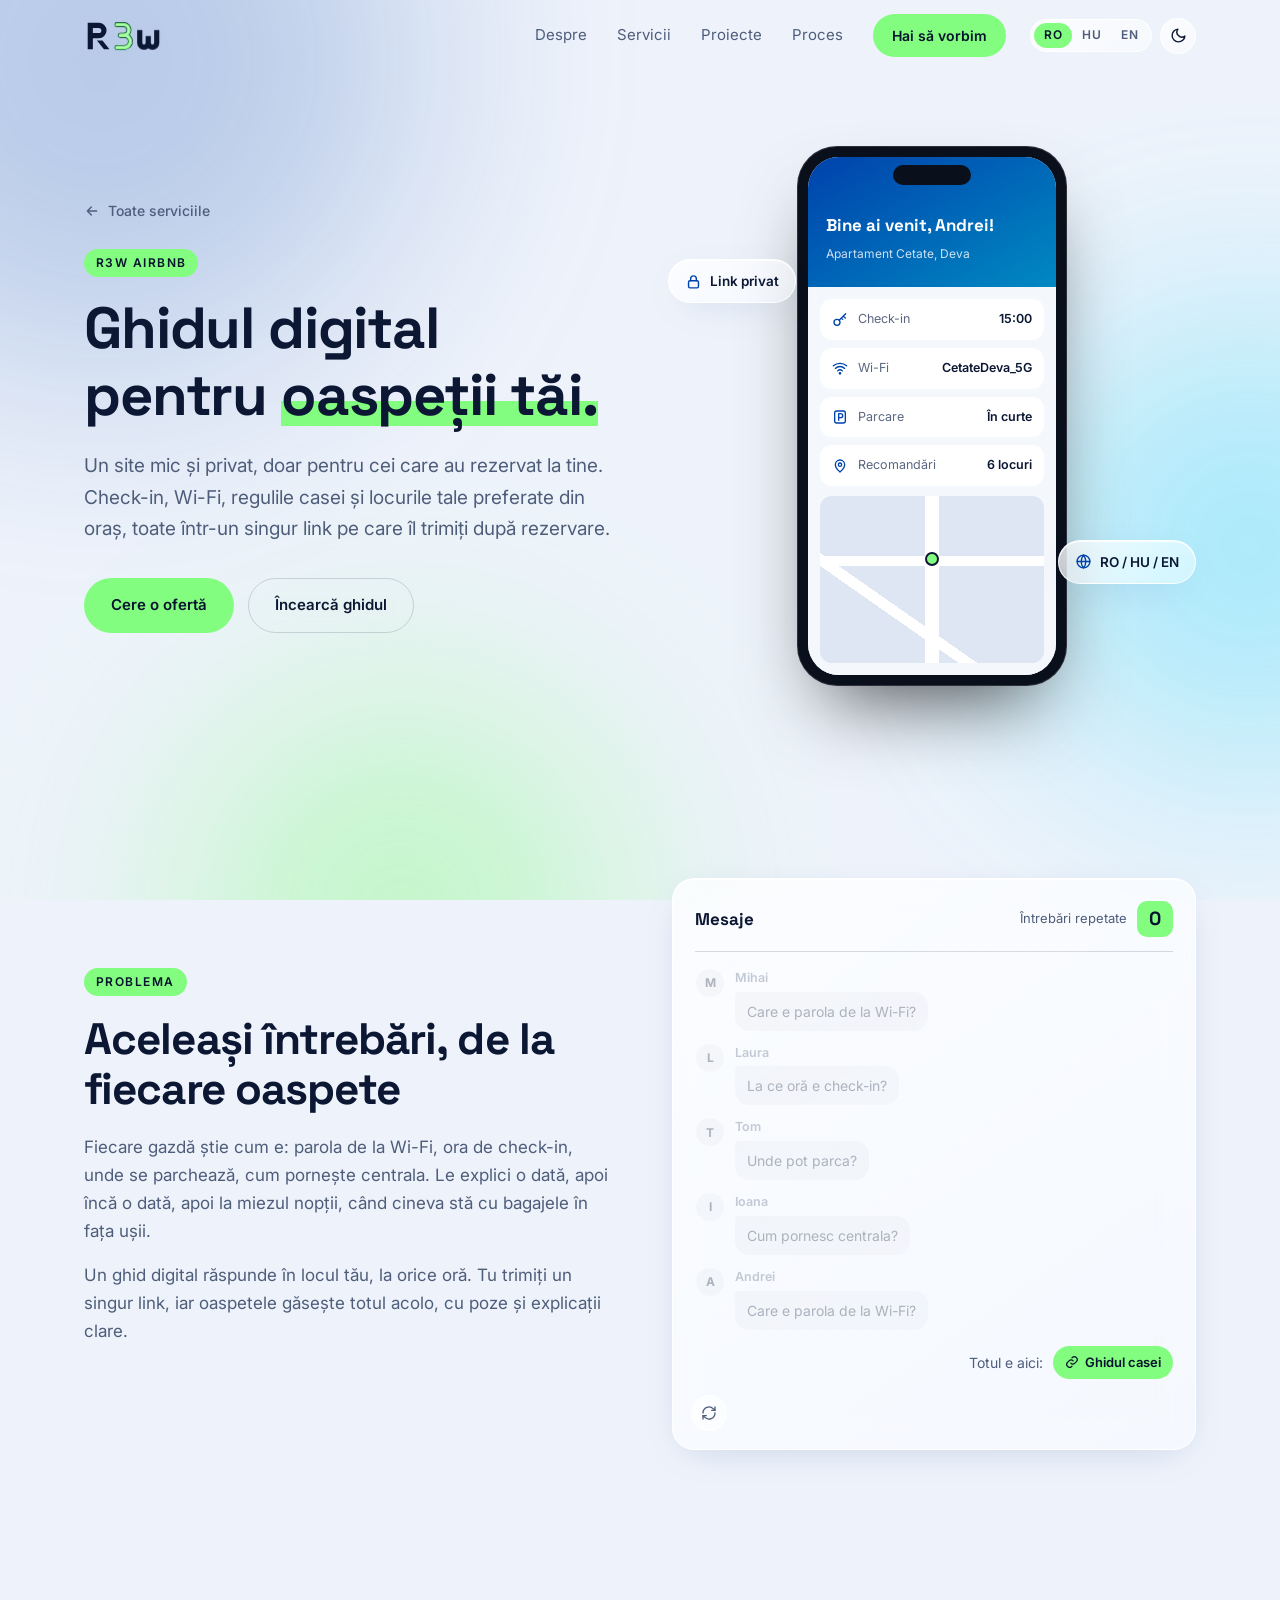
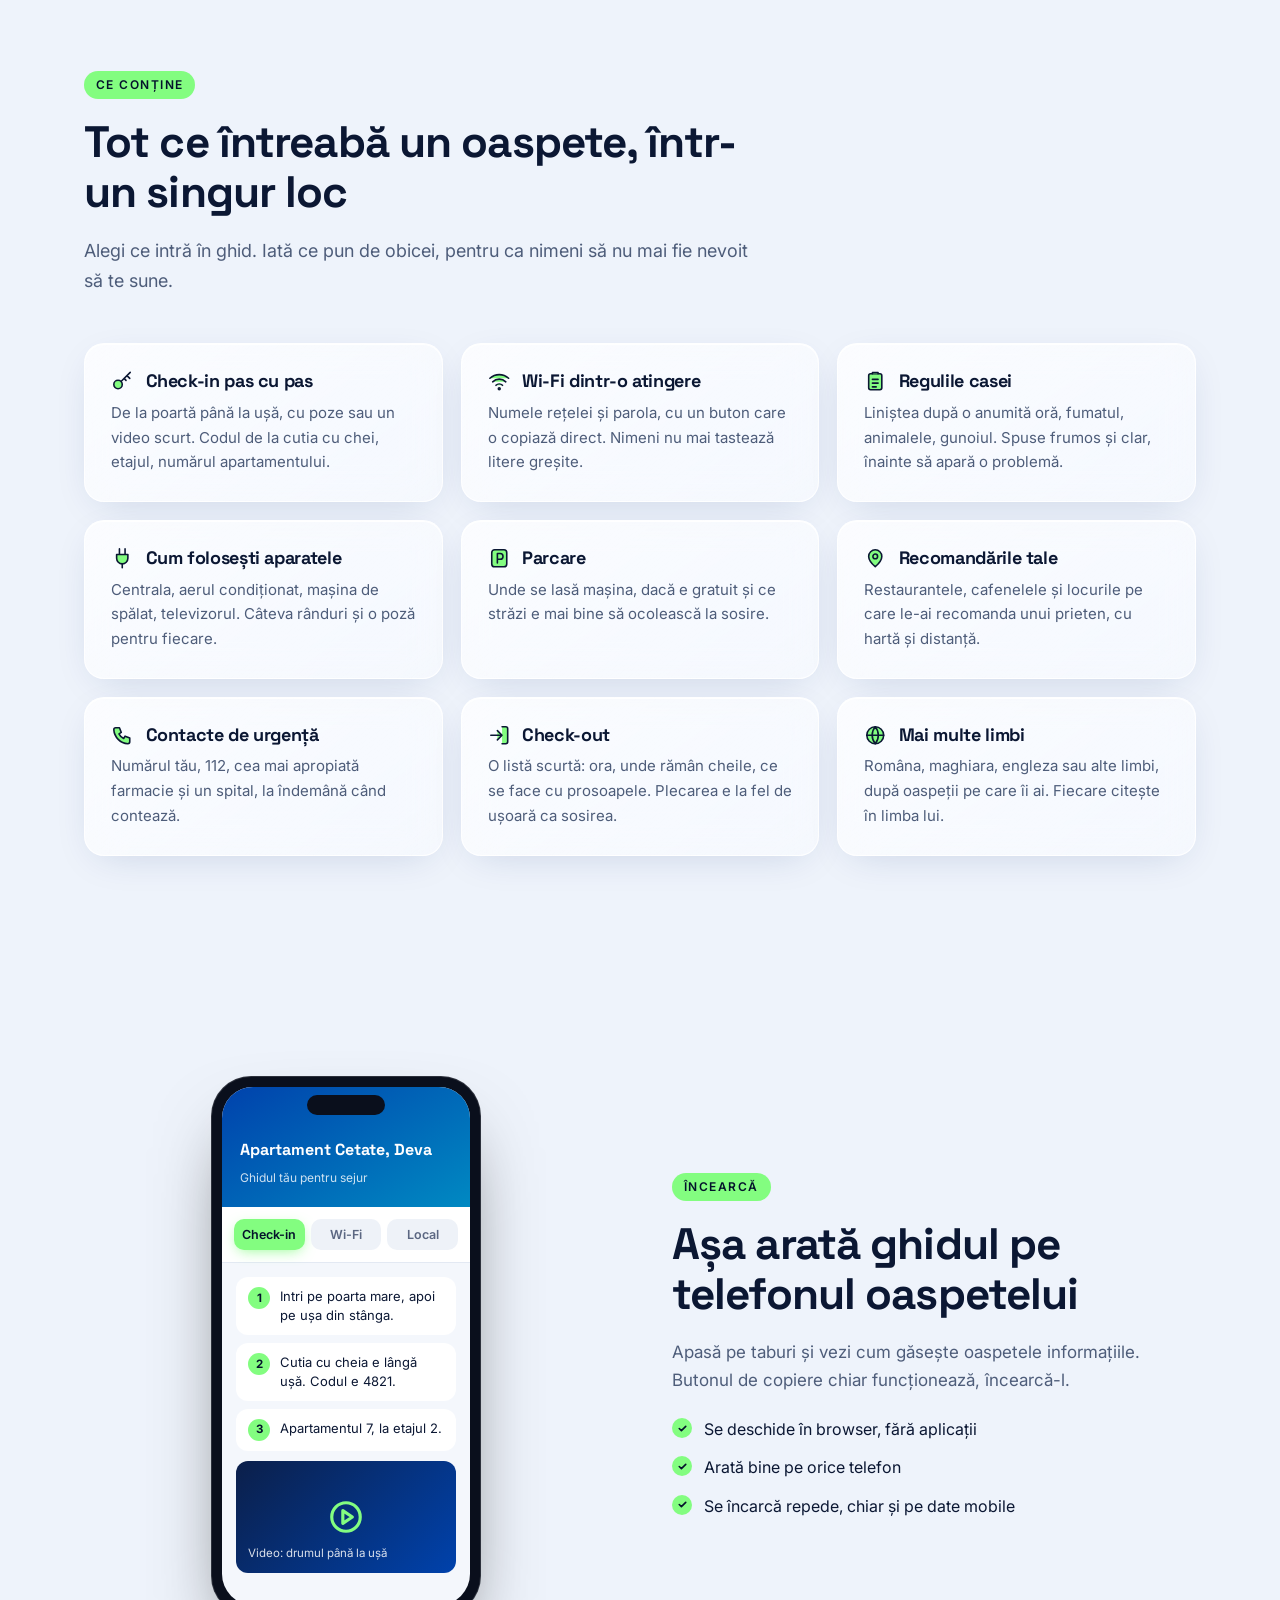
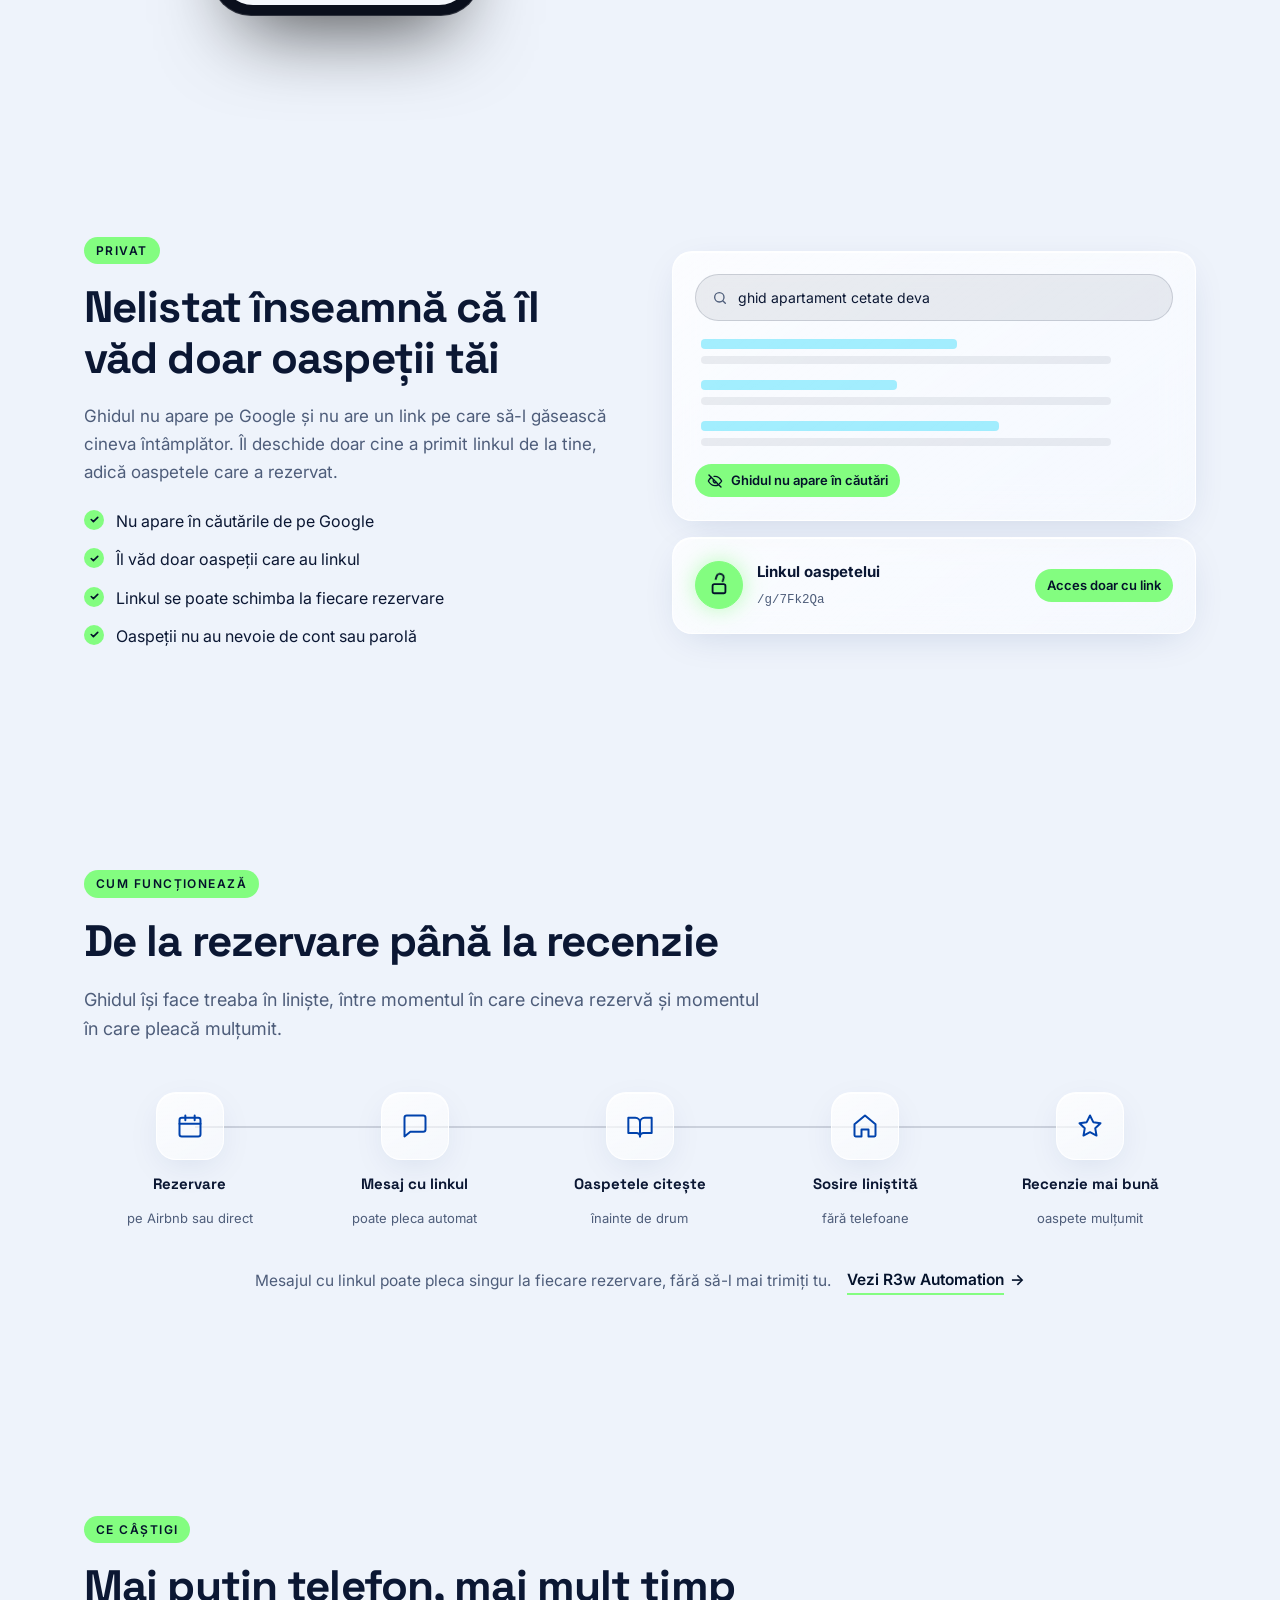
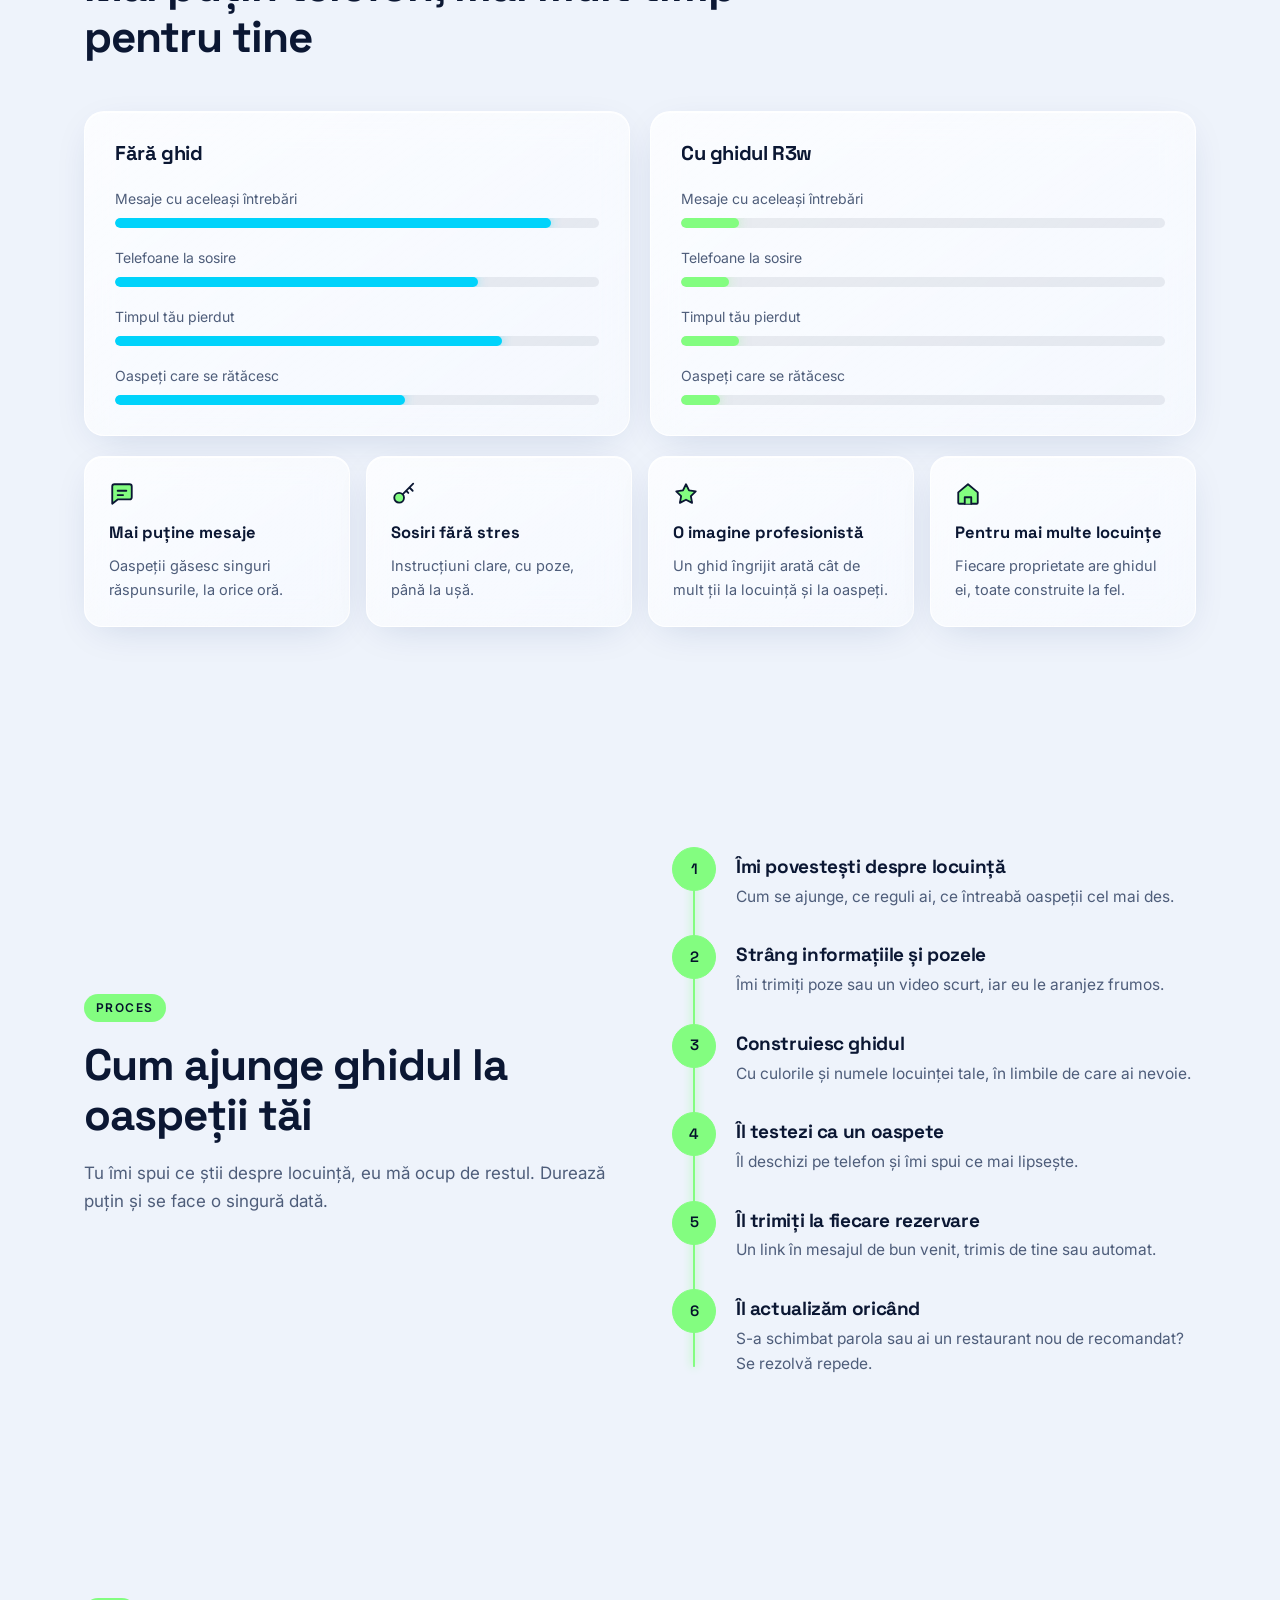
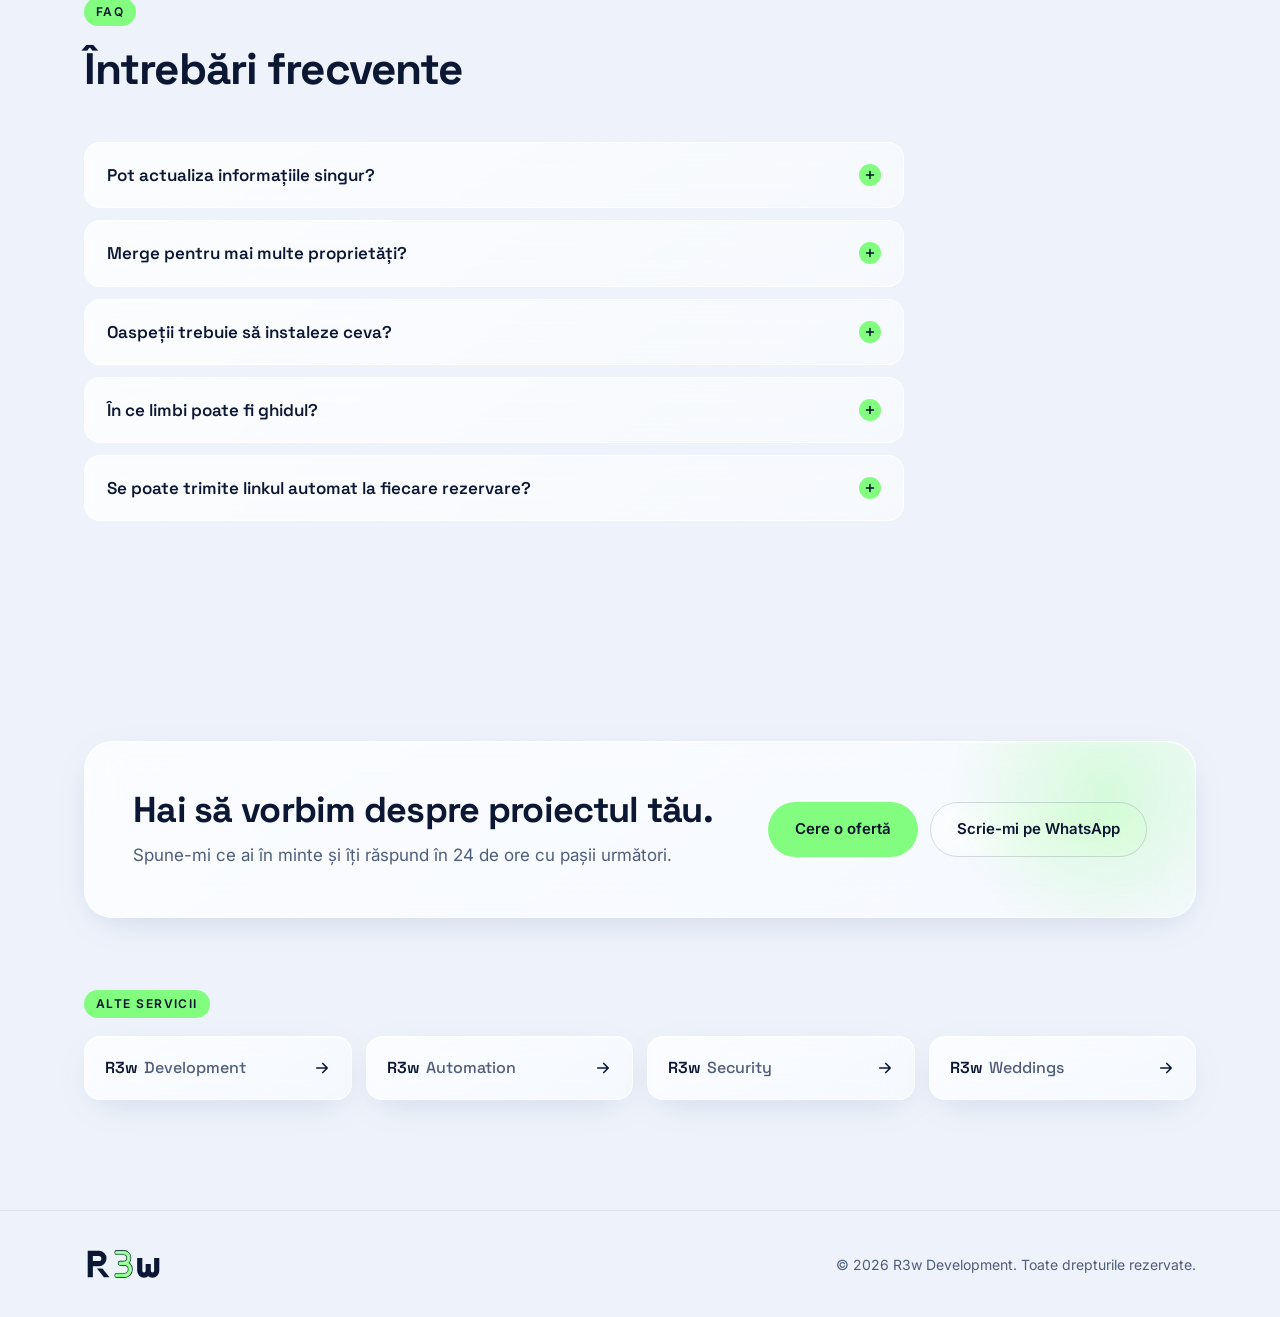
==== commit 0be90a2b: "[RD-0002] Change looks for services and add frequent questions" ====
--- a/airbnb/index.html
+++ b/airbnb/index.html
@@ -90,7 +90,7 @@
           <p class="svc-lead" data-i18n="page.hero.lead">Un site mic și privat, doar pentru cei care au rezervat la tine. Check-in, Wi-Fi, regulile casei și locurile tale preferate din oraș, toate într-un singur link pe care îl trimiți după rezervare.</p>
           <div class="hero__cta">
             <a href="../#contact" class="btn btn--primary" data-i18n="svc.quote">Cere o ofertă</a>
-            <a href="#demo" class="btn btn--ghost" data-i18n="page.hero.cta2">Încearcă demo-ul</a>
+            <a href="#demo" class="btn btn--ghost" data-i18n="page.hero.cta2">Încearcă ghidul</a>
           </div>
         </div>
 
--- a/css/styles.css
+++ b/css/styles.css
@@ -857,6 +857,32 @@
 .section h2 { font-size: clamp(30px, 4vw, 44px); margin-bottom: 18px; }
 
 .section__head { max-width: 640px; margin-bottom: 52px; }
+.section__head--center { margin-left: auto; margin-right: auto; text-align: center; }
+.section__head--center h2 { margin-bottom: 0; }
+
+/* Section title drawn as a soft neon sign */
+.section .neon-title {
+  font-size: clamp(36px, 4.6vw, 54px);
+  letter-spacing: .12em;
+  text-transform: uppercase;
+  color: var(--jade);
+  text-shadow: 0 0 6px rgba(131, 253, 128, .45), 0 0 18px rgba(131, 253, 128, .25);
+}
+.is-visible .neon-title { animation: sign-on 1.4s linear .2s both; }
+@keyframes sign-on {
+  0%        { opacity: .15; }
+  6%        { opacity: 1; }
+  10%       { opacity: .25; }
+  18%       { opacity: 1; }
+  22%       { opacity: .4; }
+  28%, 100% { opacity: 1; }
+}
+/* on a light page the tube gets a dark outline so it stays readable */
+[data-theme="light"] .section .neon-title {
+  -webkit-text-stroke: 2px var(--text);
+  paint-order: stroke fill;
+  text-shadow: 0 4px 16px rgba(131, 253, 128, .35);
+}
 .section__head p:last-child:not(.section__label) { color: var(--muted); font-size: 18px; }
 
 /* ---------- About ---------- */
@@ -1390,6 +1416,47 @@
 .process h3 { font-size: 20px; margin-bottom: 10px; }
 .process p { color: var(--muted); font-size: 15px; }
 
+/* ---------- FAQ ---------- */
+
+.faq { display: grid; gap: 12px; max-width: 820px; }
+.faq details {
+  border: 1px solid var(--glass-border);
+  border-radius: 16px;
+  background: var(--glass-bg);
+  backdrop-filter: blur(14px);
+  -webkit-backdrop-filter: blur(14px);
+  transition: border-color .2s ease;
+}
+.faq details[open] { border-color: rgba(131, 253, 128, .45); }
+.faq summary {
+  display: flex;
+  align-items: center;
+  justify-content: space-between;
+  gap: 16px;
+  padding: 18px 22px;
+  font-family: var(--font-head);
+  font-size: 17px;
+  font-weight: 600;
+  cursor: pointer;
+  list-style: none;
+}
+.faq summary::-webkit-details-marker { display: none; }
+.faq summary::after {
+  content: '';
+  flex: none;
+  width: 22px;
+  height: 22px;
+  border-radius: 50%;
+  background: var(--label-bg) url("data:image/svg+xml,%3Csvg xmlns='http://www.w3.org/2000/svg' viewBox='0 0 24 24' fill='none' stroke='%2383FD80' stroke-width='2.6' stroke-linecap='round'%3E%3Cpath d='M12 6v12M6 12h12'/%3E%3C/svg%3E") center / 14px no-repeat;
+  transition: transform .25s ease;
+}
+[data-theme="light"] .faq summary::after {
+  background-image: url("data:image/svg+xml,%3Csvg xmlns='http://www.w3.org/2000/svg' viewBox='0 0 24 24' fill='none' stroke='%2304122B' stroke-width='2.6' stroke-linecap='round'%3E%3Cpath d='M12 6v12M6 12h12'/%3E%3C/svg%3E");
+}
+.faq details[open] summary::after { transform: rotate(45deg); }
+.faq details p { padding: 0 22px 20px; color: var(--muted); font-size: 15.5px; }
+.faq details p a { color: var(--link); font-weight: 600; border-bottom: 2px solid var(--link-line); }
+
 /* ---------- Contact ---------- */
 
 .contact {
@@ -1536,6 +1603,7 @@
   .reel__tab.is-active::after { animation: none; transform: none; }
   .nav .neon { animation: none; }
   .btn-neon { animation: none; }
+  .is-visible .neon-title { animation: none; }
   .projects,
   .shots__track { scroll-behavior: auto; }
   .browser__live i { animation: none; }
--- a/css/service.css
+++ b/css/service.css
@@ -234,46 +234,6 @@
 .feat p { color: var(--muted); font-size: 15px; }
 .feat .icon { width: 1.25em; height: 1.25em; }
 
-/* ---------- FAQ ---------- */
-
-.faq { display: grid; gap: 12px; max-width: 820px; }
-.faq details {
-  border: 1px solid var(--glass-border);
-  border-radius: 16px;
-  background: var(--glass-bg);
-  backdrop-filter: blur(14px);
-  -webkit-backdrop-filter: blur(14px);
-  transition: border-color .2s ease;
-}
-.faq details[open] { border-color: rgba(131, 253, 128, .45); }
-.faq summary {
-  display: flex;
-  align-items: center;
-  justify-content: space-between;
-  gap: 16px;
-  padding: 18px 22px;
-  font-family: var(--font-head);
-  font-size: 17px;
-  font-weight: 600;
-  cursor: pointer;
-  list-style: none;
-}
-.faq summary::-webkit-details-marker { display: none; }
-.faq summary::after {
-  content: '';
-  flex: none;
-  width: 22px;
-  height: 22px;
-  border-radius: 50%;
-  background: var(--label-bg) url("data:image/svg+xml,%3Csvg xmlns='http://www.w3.org/2000/svg' viewBox='0 0 24 24' fill='none' stroke='%2383FD80' stroke-width='2.6' stroke-linecap='round'%3E%3Cpath d='M12 6v12M6 12h12'/%3E%3C/svg%3E") center / 14px no-repeat;
-  transition: transform .25s ease;
-}
-[data-theme="light"] .faq summary::after {
-  background-image: url("data:image/svg+xml,%3Csvg xmlns='http://www.w3.org/2000/svg' viewBox='0 0 24 24' fill='none' stroke='%2304122B' stroke-width='2.6' stroke-linecap='round'%3E%3Cpath d='M12 6v12M6 12h12'/%3E%3C/svg%3E");
-}
-.faq details[open] summary::after { transform: rotate(45deg); }
-.faq details p { padding: 0 22px 20px; color: var(--muted); font-size: 15.5px; }
-
 /* ---------- Closing call to action ---------- */
 
 .cta-band {
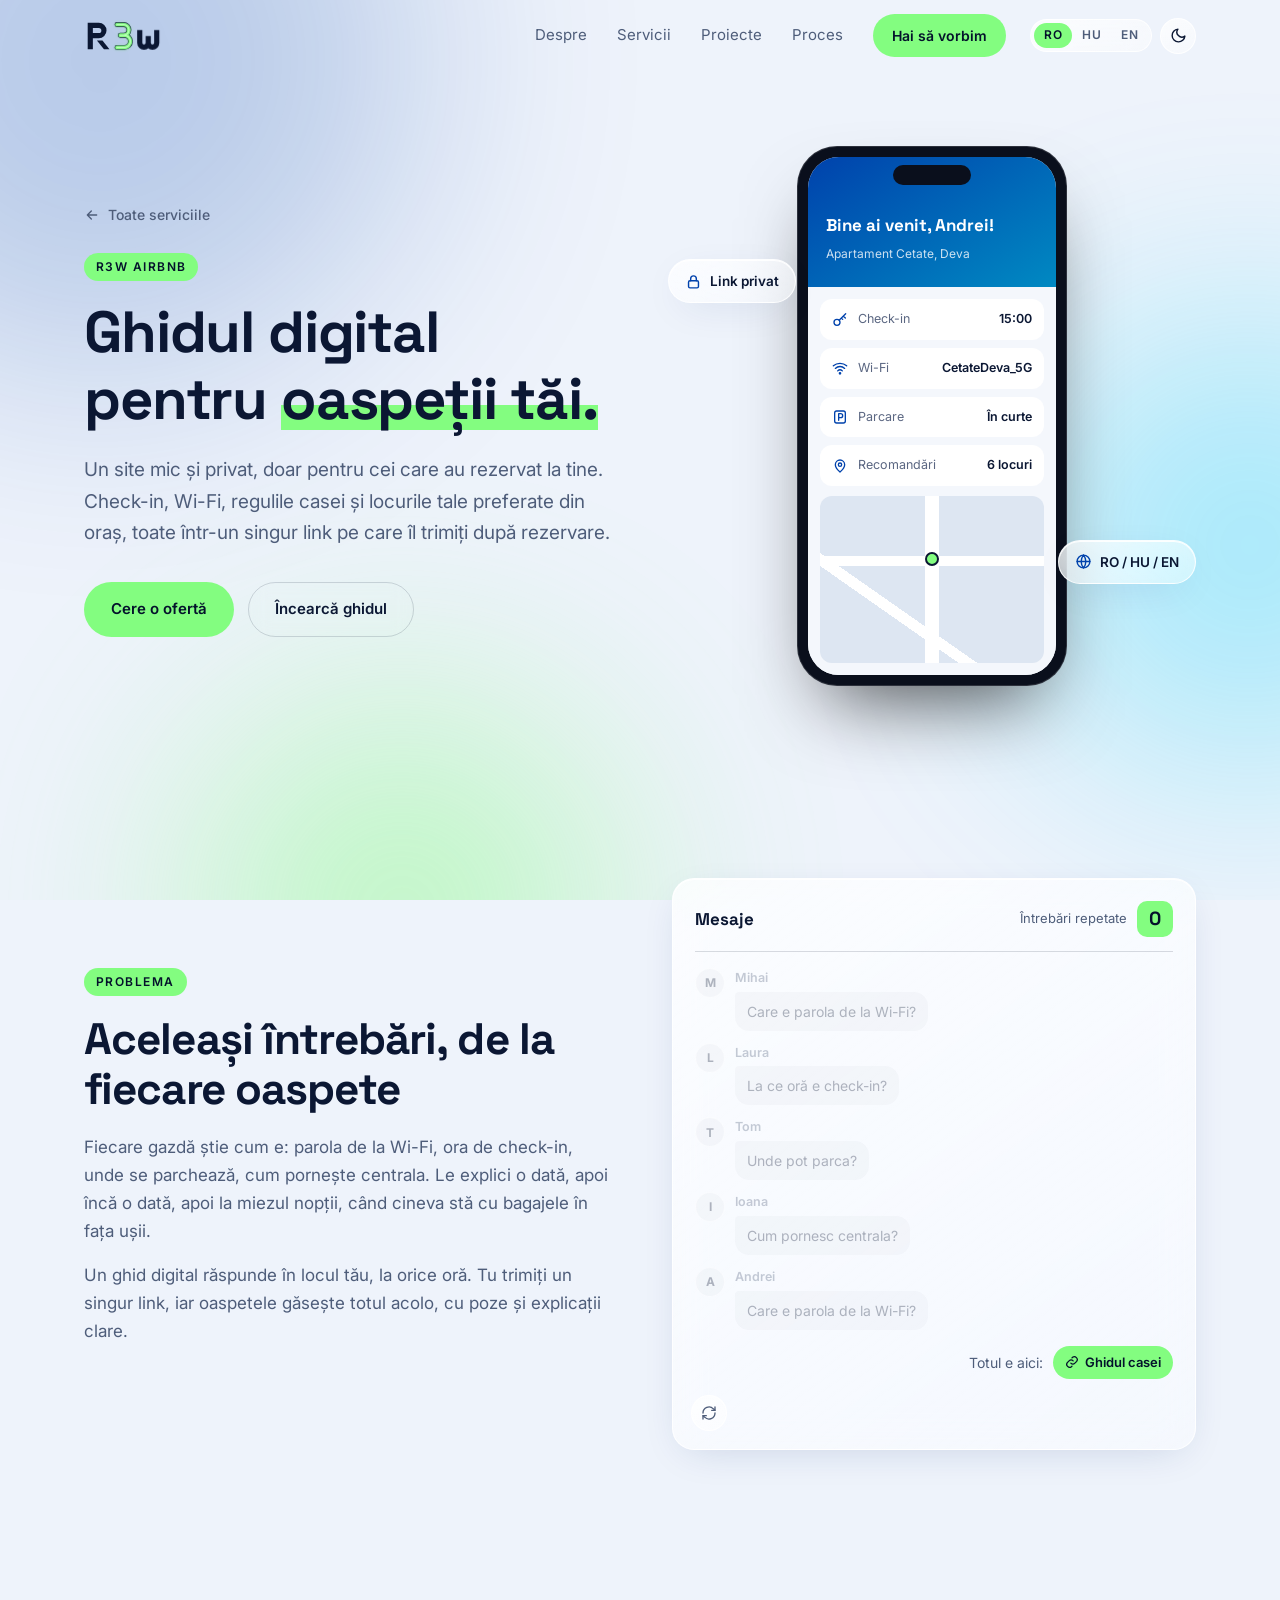
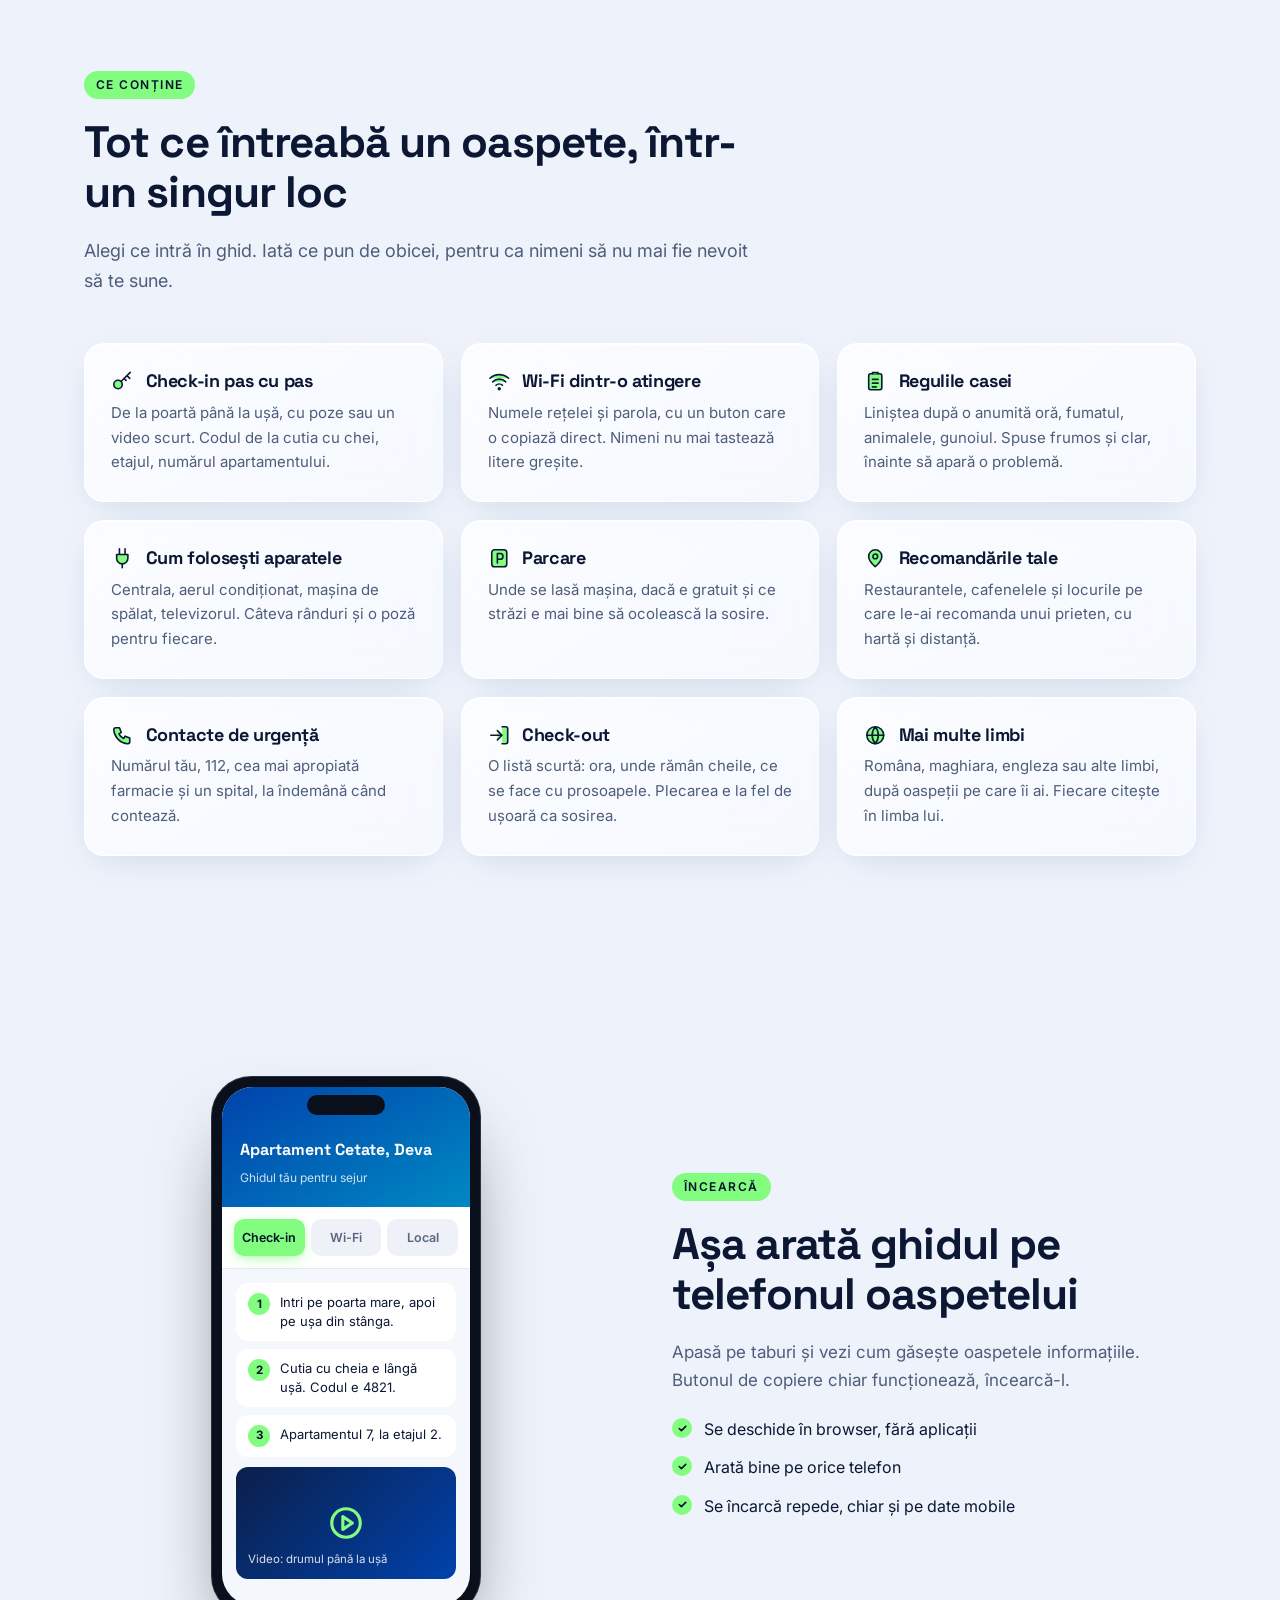
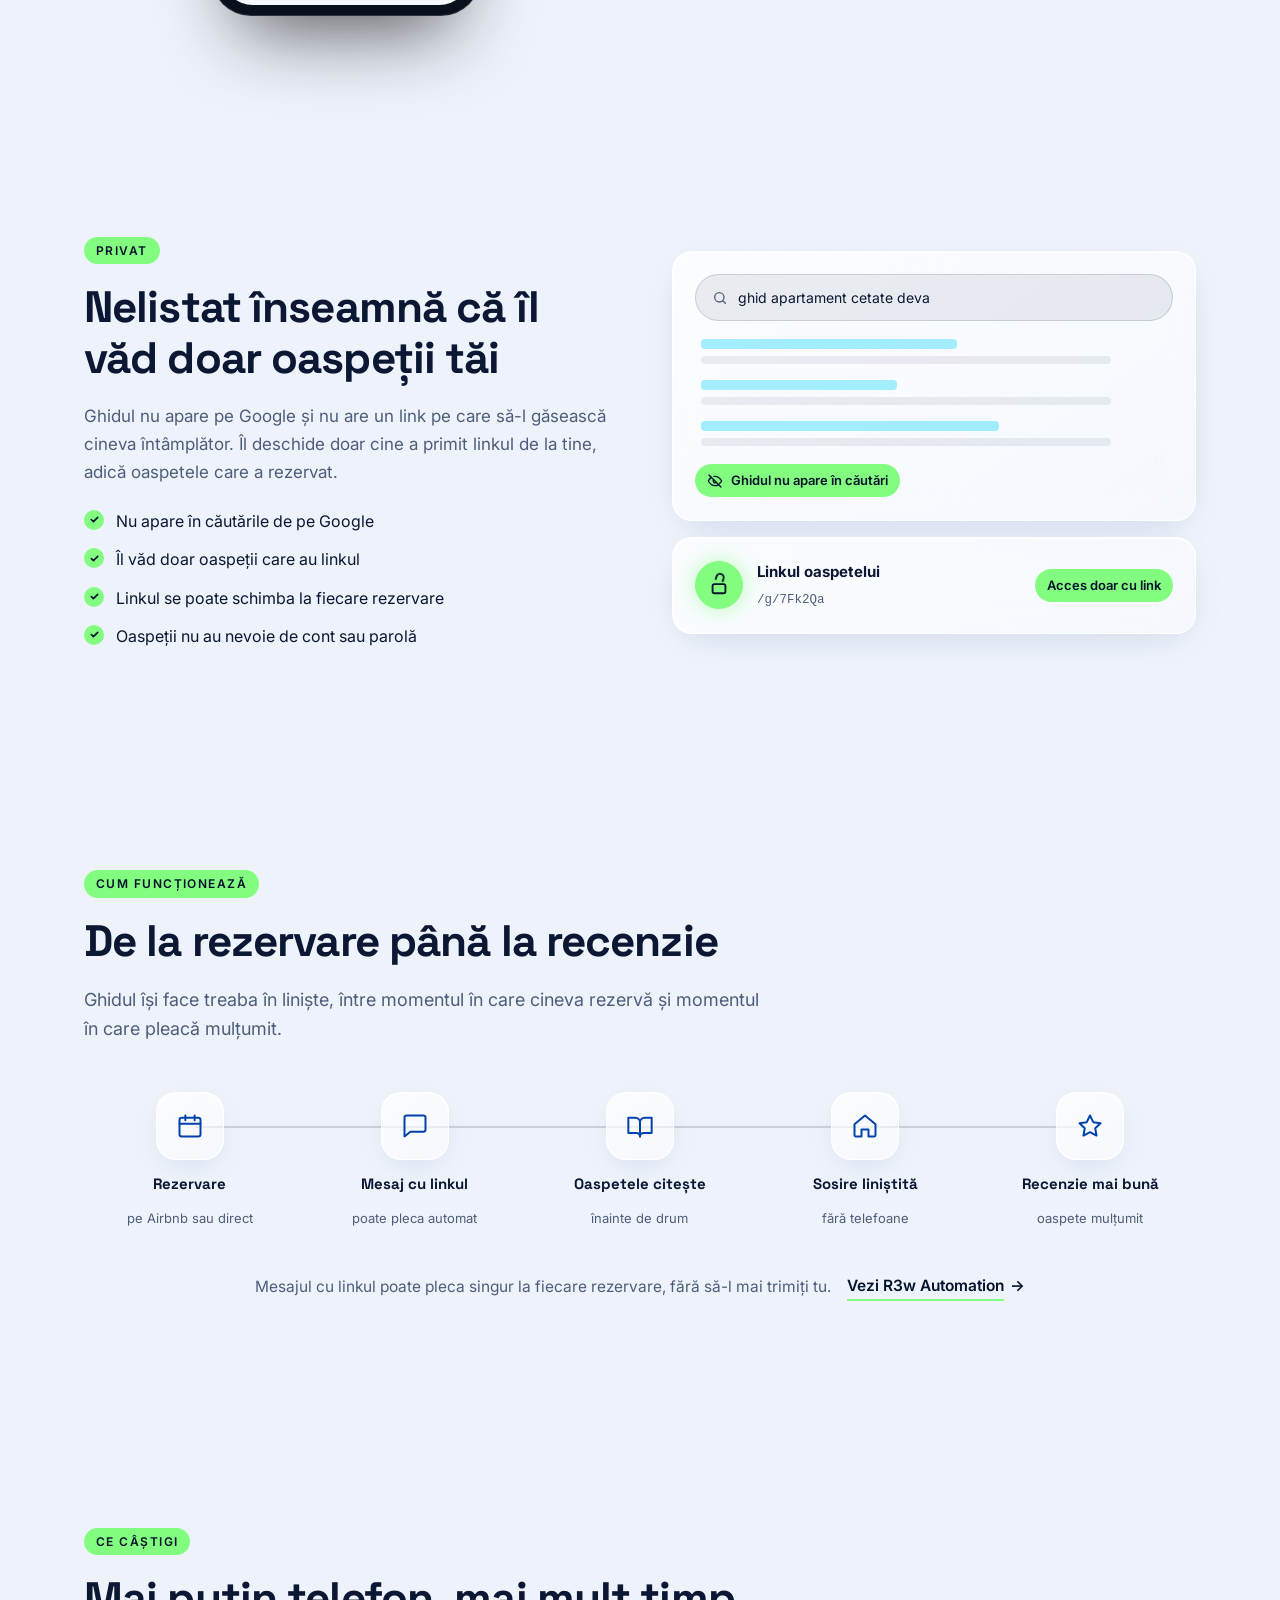
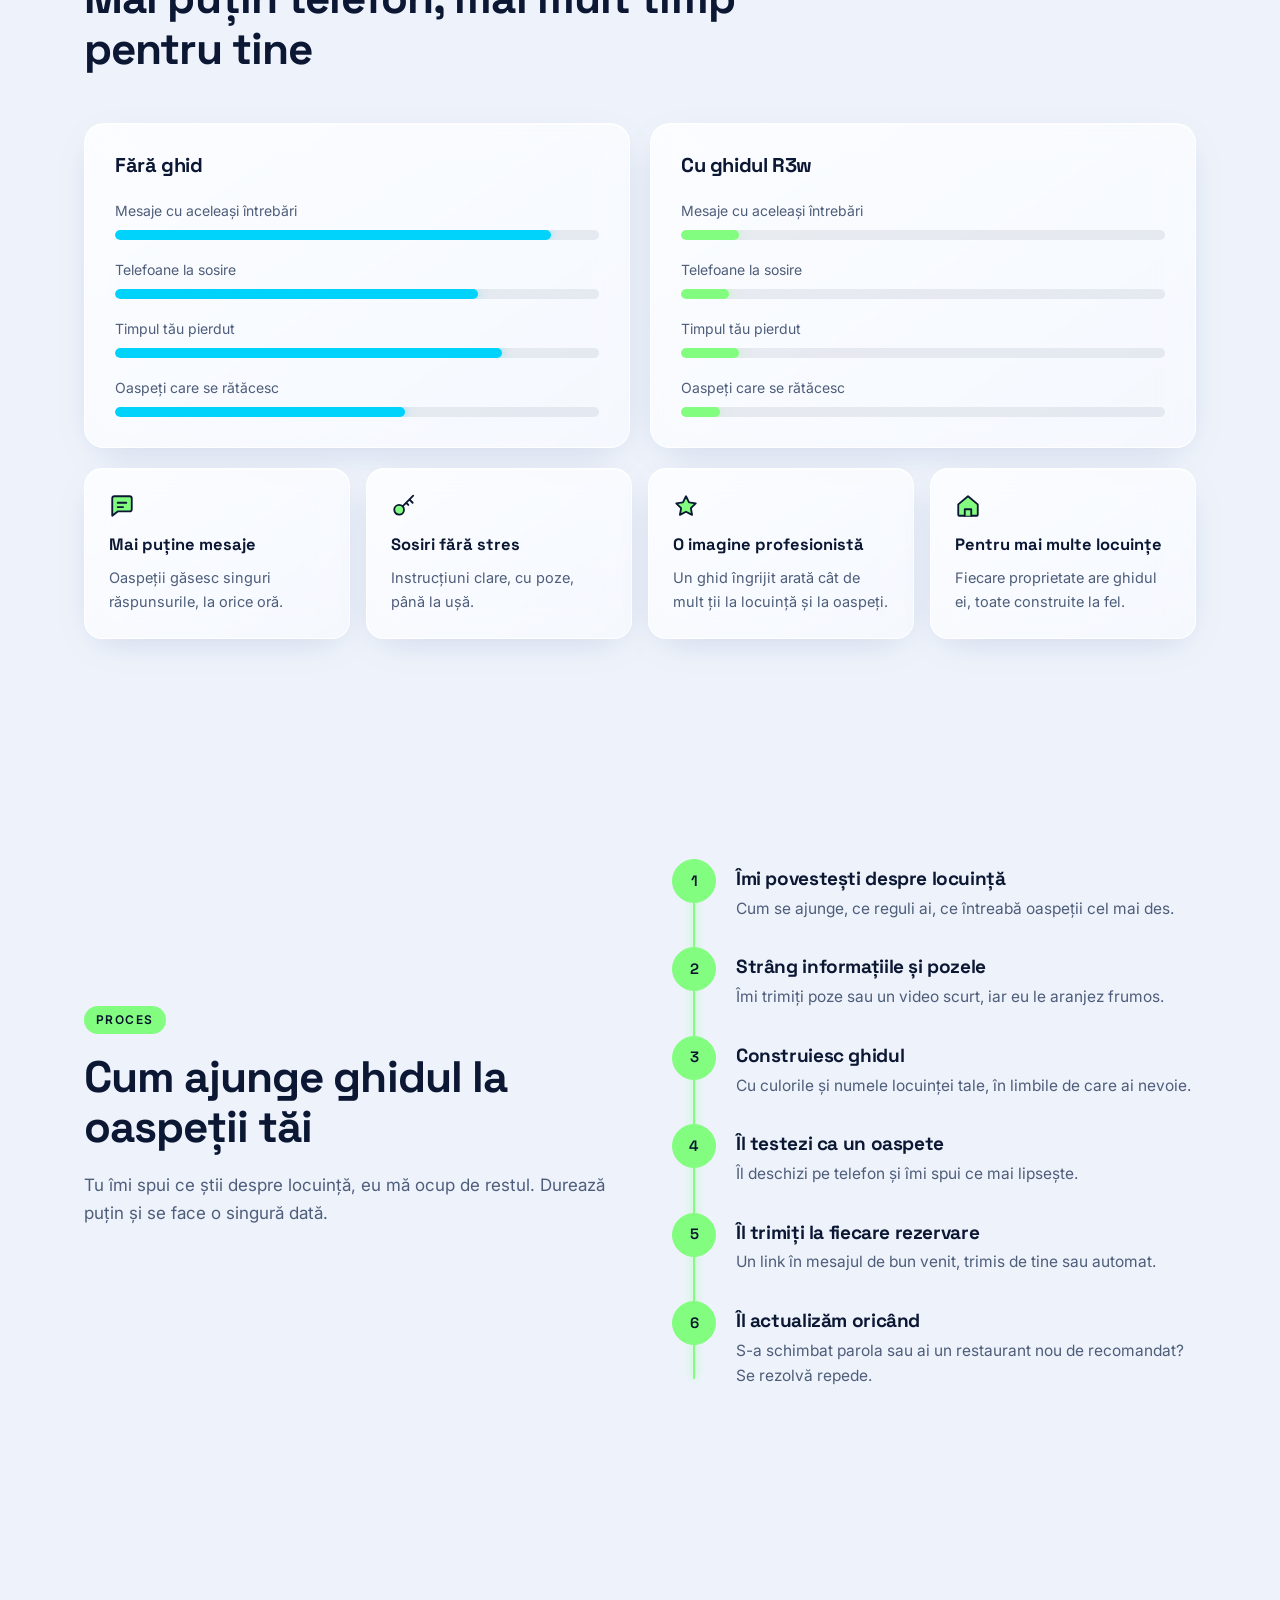
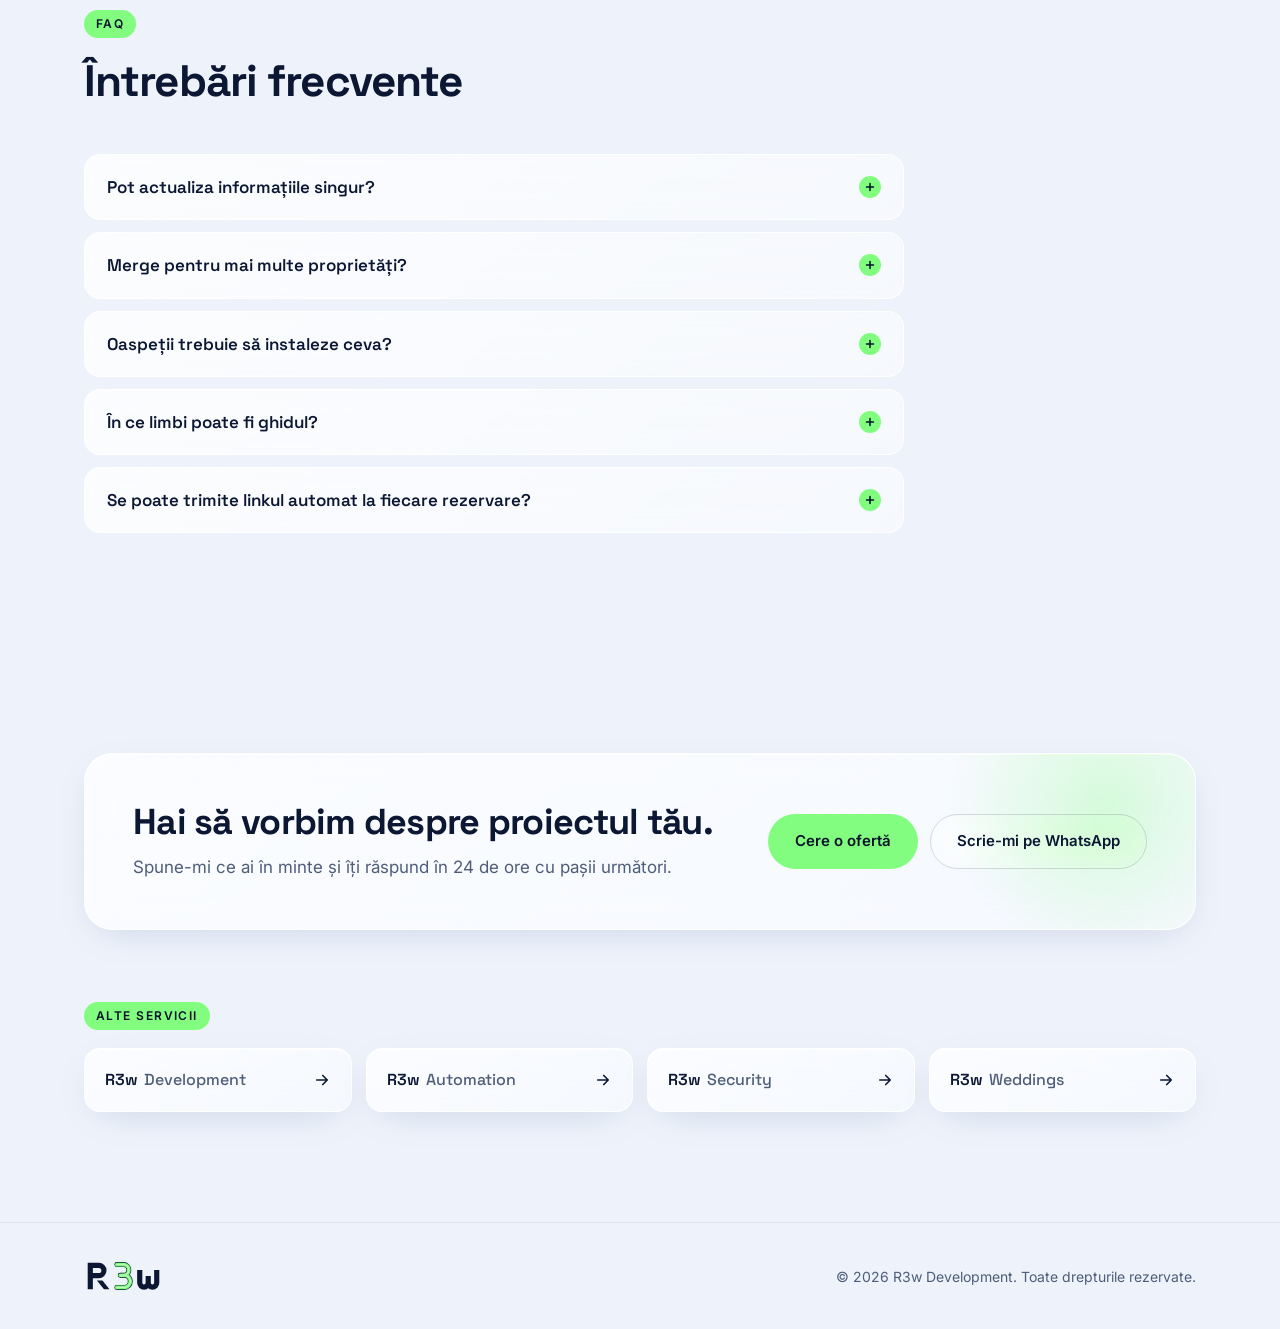
==== commit 38972af6: "[RD-0003] Small Changes" ====
--- a/airbnb/index.html
+++ b/airbnb/index.html
@@ -57,6 +57,23 @@
         <a href="../#work" data-i18n="nav.work">Proiecte</a>
         <a href="../#process" data-i18n="nav.process">Proces</a>
         <a href="../#contact" class="btn btn--small btn--primary" data-i18n="nav.cta">Hai să vorbim</a>
+        <div class="nav__extra">
+          <div class="nav__prefs">
+            <div class="lang" role="group" aria-label="Limba" data-i18n-label="ui.language">
+              <button type="button" data-lang="ro" aria-pressed="true">RO</button>
+              <button type="button" data-lang="hu" aria-pressed="false">HU</button>
+              <button type="button" data-lang="en" aria-pressed="false">EN</button>
+            </div>
+            <button type="button" class="theme-toggle" aria-label="Schimbă tema" data-i18n-label="ui.theme">
+              <svg class="icon-sun" viewBox="0 0 24 24"><circle cx="12" cy="12" r="4"/><path d="M12 2v2M12 20v2M4.9 4.9l1.4 1.4M17.7 17.7l1.4 1.4M2 12h2M20 12h2M4.9 19.1l1.4-1.4M17.7 6.3l1.4-1.4"/></svg>
+              <svg class="icon-moon" viewBox="0 0 24 24"><path d="M21 12.8A9 9 0 1 1 11.2 3a7 7 0 0 0 9.8 9.8Z"/></svg>
+            </button>
+          </div>
+          <div class="nav__quick">
+            <a href="tel:+40727515052"><svg viewBox="0 0 24 24" aria-hidden="true"><path d="M22 16.9v3a2 2 0 0 1-2.2 2 19.8 19.8 0 0 1-8.6-3.1 19.5 19.5 0 0 1-6-6A19.8 19.8 0 0 1 2.1 4.2 2 2 0 0 1 4.1 2h3a2 2 0 0 1 2 1.7c.1.9.4 1.8.7 2.7a2 2 0 0 1-.5 2.1L8 9.8a16 16 0 0 0 6 6l1.3-1.3a2 2 0 0 1 2.1-.4c.9.3 1.8.6 2.7.7a2 2 0 0 1 1.7 2Z"/></svg><span data-i18n="menu.call">Sună</span></a>
+            <a href="https://wa.me/40727515052" target="_blank" rel="noopener"><svg viewBox="0 0 24 24" aria-hidden="true"><path d="M21 11.5a8.4 8.4 0 0 1-12.4 7.4L3 21l2.1-5.6A8.4 8.4 0 1 1 21 11.5Z"/></svg><span>WhatsApp</span></a>
+          </div>
+        </div>
       </nav>
 
       <div class="nav__controls">
@@ -514,6 +531,18 @@
       </a>
       <p>© <span id="year"></span> R3w Development. <span data-i18n="footer.rights">Toate drepturile rezervate.</span></p>
     </div>
+      <!-- Quick contact on phones -->
+      <div class="quick">
+        <div class="quick__menu" id="quick-menu">
+          <a class="quick__item glass" href="https://wa.me/40727515052" target="_blank" rel="noopener" style="--i:2"><svg viewBox="0 0 24 24" aria-hidden="true"><path d="M21 11.5a8.4 8.4 0 0 1-12.4 7.4L3 21l2.1-5.6A8.4 8.4 0 1 1 21 11.5Z"/></svg><span>WhatsApp</span></a>
+          <a class="quick__item glass" href="tel:+40727515052" style="--i:1"><svg viewBox="0 0 24 24" aria-hidden="true"><path d="M22 16.9v3a2 2 0 0 1-2.2 2 19.8 19.8 0 0 1-8.6-3.1 19.5 19.5 0 0 1-6-6A19.8 19.8 0 0 1 2.1 4.2 2 2 0 0 1 4.1 2h3a2 2 0 0 1 2 1.7c.1.9.4 1.8.7 2.7a2 2 0 0 1-.5 2.1L8 9.8a16 16 0 0 0 6 6l1.3-1.3a2 2 0 0 1 2.1-.4c.9.3 1.8.6 2.7.7a2 2 0 0 1 1.7 2Z"/></svg><span data-i18n="menu.call">Sună</span></a>
+          <a class="quick__item glass" href="mailto:lorand.sarkozi25@yahoo.com" style="--i:0"><svg viewBox="0 0 24 24" aria-hidden="true"><rect x="3" y="5" width="18" height="14" rx="2"/><path d="m3 7 9 6 9-6"/></svg><span>Email</span></a>
+        </div>
+        <button type="button" class="quick__btn" aria-expanded="false" aria-controls="quick-menu" aria-label="Contact rapid" data-i18n-label="ui.quick">
+          <svg viewBox="0 0 24 24" aria-hidden="true"><path d="M21 11.5a8.4 8.4 0 0 1-12.4 7.4L3 21l2.1-5.6A8.4 8.4 0 1 1 21 11.5Z"/></svg><svg class="quick__x" viewBox="0 0 24 24" aria-hidden="true"><path d="M6 6l12 12M18 6 6 18"/></svg>
+        </button>
+      </div>
+
   </footer>
 
   <script src="../js/translations.js"></script>
--- a/css/styles.css
+++ b/css/styles.css
@@ -89,7 +89,9 @@
 *::before,
 *::after { box-sizing: border-box; }
 
-html { scroll-behavior: smooth; scroll-padding-top: var(--nav-h); }
+html { scroll-behavior: smooth; scroll-padding-top: var(--nav-h); -webkit-tap-highlight-color: transparent; }
+html.menu-open { overflow: hidden; }
+main { overflow-x: clip; }
 
 body {
   margin: 0;
@@ -211,6 +213,7 @@
   color: var(--link);
 }
 .link span:first-child { border-bottom: 2px solid var(--link-line); }
+.link { padding: 6px 0; }
 .link .arrow { transition: transform .2s ease; }
 .link:hover .arrow { transform: translateX(4px); }
 
@@ -331,6 +334,8 @@
 }
 [data-theme="dark"] .icon-moon,
 [data-theme="light"] .icon-sun { display: none; }
+
+.nav__extra { display: none; }
 
 .nav__toggle {
   display: none;
@@ -798,6 +803,8 @@
 }
 
 /* Story-style progress tabs under the window */
+.reel__caption { display: none; }
+
 .reel {
   display: grid;
   grid-template-columns: repeat(5, 1fr);
@@ -1250,7 +1257,7 @@
   border-radius: 999px;
   background: var(--label-bg);
   color: var(--label);
-  font-size: 10.5px;
+  font-size: 11px;
   font-weight: 600;
   letter-spacing: .08em;
   text-transform: uppercase;
@@ -1351,6 +1358,8 @@
   transition: width .25s ease, background .25s ease;
 }
 .shots__dots button.is-active { width: 20px; background: var(--jade); }
+.shots__dots button { position: relative; }
+.shots__dots button::after { content: ''; position: absolute; inset: -12px -4px; }
 .shots.is-single .shots__btn,
 .shots.is-single .shots__dots { display: none; }
 
@@ -1467,6 +1476,7 @@
 }
 .contact__copy p:not(.section__label) { color: var(--muted); font-size: 17px; margin-bottom: 28px; }
 .contact__list { list-style: none; margin: 0; padding: 0; display: grid; gap: 20px; }
+.contact__list a::after { content: ''; position: absolute; inset: -8px 0; }
 .contact__list span {
   display: block;
   margin-bottom: 4px;
@@ -1477,6 +1487,7 @@
   color: var(--muted);
 }
 .contact__list a {
+  position: relative;
   font-family: var(--font-head);
   font-size: 20px;
   font-weight: 600;
@@ -1573,6 +1584,104 @@
 
 .form .btn { width: 100%; padding: 16px 26px; }
 
+/* ---------- Quick contact (phones) ---------- */
+
+.quick { display: none; }
+
+@media (max-width: 640px) {
+  .quick {
+    position: fixed;
+    right: 16px;
+    bottom: calc(16px + env(safe-area-inset-bottom));
+    z-index: 40;
+    display: grid;
+    justify-items: end;
+    gap: 10px;
+    pointer-events: none;
+  }
+  .quick__btn {
+    position: relative;
+    display: grid;
+    place-items: center;
+    width: 58px;
+    height: 58px;
+    border: 0;
+    border-radius: 50%;
+    background: var(--jade);
+    color: var(--ink);
+    box-shadow: 0 10px 30px -6px rgba(131, 253, 128, .6), 0 4px 14px rgba(0, 0, 0, .3);
+    cursor: pointer;
+    opacity: 0;
+    transform: scale(.4) translateY(20px);
+    transition: opacity .3s ease, transform .4s cubic-bezier(.2, .9, .3, 1.3);
+    pointer-events: auto;
+  }
+  .quick.is-shown .quick__btn { opacity: 1; transform: none; }
+  .quick__btn:active { transform: scale(.92); }
+  .quick__btn::before {
+    content: '';
+    position: absolute;
+    inset: 0;
+    border-radius: 50%;
+    animation: quick-ping 3.2s ease-out infinite;
+  }
+  .quick.is-open .quick__btn::before { animation: none; }
+  @keyframes quick-ping {
+    0%       { box-shadow: 0 0 0 0 rgba(131, 253, 128, .55); }
+    40%, 100% { box-shadow: 0 0 0 16px rgba(131, 253, 128, 0); }
+  }
+  .quick__btn svg {
+    grid-area: 1 / 1;
+    width: 24px;
+    height: 24px;
+    fill: none;
+    stroke: currentColor;
+    stroke-width: 2.2;
+    stroke-linecap: round;
+    stroke-linejoin: round;
+    transition: transform .3s ease, opacity .2s ease;
+  }
+  .quick__btn .quick__x { opacity: 0; transform: rotate(-90deg); }
+  .quick.is-open .quick__btn svg:first-child { opacity: 0; transform: rotate(90deg); }
+  .quick.is-open .quick__btn .quick__x { opacity: 1; transform: none; }
+
+  .quick::before {
+    content: '';
+    position: fixed;
+    inset: 0;
+    z-index: -1;
+    background: rgba(4, 10, 24, .55);
+    backdrop-filter: blur(6px);
+    -webkit-backdrop-filter: blur(6px);
+    opacity: 0;
+    transition: opacity .3s ease;
+  }
+  [data-theme="light"] .quick::before { background: rgba(238, 243, 251, .6); }
+  .quick.is-open::before { opacity: 1; pointer-events: auto; }
+  .quick__menu { display: grid; justify-items: end; gap: 10px; }
+  .quick__item {
+    display: flex;
+    align-items: center;
+    gap: 10px;
+    padding: 12px 18px 12px 14px;
+    border-radius: 999px;
+    color: var(--text);
+    font-weight: 600;
+    font-size: 15px;
+    opacity: 0;
+    transform: translateY(14px) scale(.9);
+    transition: opacity .25s ease, transform .3s cubic-bezier(.2, .9, .3, 1.2);
+  }
+  .quick__item svg { width: 20px; height: 20px; fill: none; stroke: var(--jade); stroke-width: 2; stroke-linecap: round; stroke-linejoin: round; }
+  [data-theme="light"] .quick__item svg { stroke: var(--text); }
+  .quick.is-open .quick__item {
+    opacity: 1;
+    transform: none;
+    pointer-events: auto;
+    transition-delay: calc(var(--i) * 60ms);
+  }
+}
+
 /* ---------- Footer ---------- */
 
 .footer { padding: 36px 0; border-top: 1px solid var(--border); }
@@ -1584,6 +1693,27 @@
   flex-wrap: wrap;
 }
 .footer p { color: var(--muted); font-size: 14px; }
+
+/* ---------- Touch feedback ---------- */
+
+@media (hover: none) {
+  .card,
+  .project,
+  .process li,
+  .faq details,
+  .btn,
+  .btn-neon,
+  .pill span,
+  .round-btn { transition: transform .15s ease, background .25s ease, border-color .25s ease, box-shadow .25s ease; }
+  .card:active,
+  .process li:active { transform: scale(.98); }
+  .btn:active,
+  .btn-neon:active,
+  .pill:active span { transform: scale(.95); }
+  /* hover lifts would stick after a tap */
+  .card:hover,
+  .project:hover { transform: none; }
+}
 
 /* ---------- Reveal animation ---------- */
 
@@ -1604,6 +1734,7 @@
   .nav .neon { animation: none; }
   .btn-neon { animation: none; }
   .is-visible .neon-title { animation: none; }
+  .quick__btn::before { animation: none; }
   .projects,
   .shots__track { scroll-behavior: auto; }
   .browser__live i { animation: none; }
@@ -1637,36 +1768,119 @@
   .nav__toggle { display: block; }
   .nav__menu {
     position: fixed;
-    top: var(--nav-h);
+    top: 0;
     left: 0;
     right: 0;
+    z-index: -1;
+    height: 100vh;
+    height: 100dvh;
     flex-direction: column;
     align-items: stretch;
-    gap: 4px;
+    gap: 0;
     margin: 0;
-    padding: 16px 24px 28px;
+    padding: calc(var(--nav-h) + 12px) 24px 28px;
+    overflow-y: auto;
     background: var(--menu-bg);
-    backdrop-filter: blur(18px) saturate(140%);
-    -webkit-backdrop-filter: blur(18px) saturate(140%);
-    border-bottom: 1px solid var(--border);
-    transform: translateY(-8px);
+    backdrop-filter: blur(26px) saturate(150%);
+    -webkit-backdrop-filter: blur(26px) saturate(150%);
     opacity: 0;
     visibility: hidden;
-    transition: opacity .25s ease, transform .25s ease, visibility .25s;
+    transition: opacity .3s ease, visibility .3s;
+    counter-reset: menu;
   }
-  .nav__menu.is-open { opacity: 1; transform: none; visibility: visible; }
-  .nav__menu a:not(.btn) { padding: 12px 0; font-size: 17px; }
-  .nav__menu .btn { margin-top: 12px; }
-  .nav:has(.nav__menu.is-open) { background: var(--menu-bg); }
+  .nav__menu::before {
+    content: '';
+    position: fixed;
+    right: -120px;
+    bottom: -120px;
+    width: 340px;
+    height: 340px;
+    border-radius: 50%;
+    background: radial-gradient(circle, rgba(131, 253, 128, .22), transparent 65%);
+    pointer-events: none;
+  }
+  .nav__menu.is-open { opacity: 1; visibility: visible; }
+
+  /* items slide in one after another */
+  .nav__menu > * {
+    opacity: 0;
+    transform: translateY(18px);
+    transition: opacity .45s ease, transform .45s cubic-bezier(.2, .7, .3, 1);
+  }
+  .nav__menu.is-open > * { opacity: 1; transform: none; }
+  .nav__menu.is-open > :nth-child(1) { transition-delay: .06s; }
+  .nav__menu.is-open > :nth-child(2) { transition-delay: .11s; }
+  .nav__menu.is-open > :nth-child(3) { transition-delay: .16s; }
+  .nav__menu.is-open > :nth-child(4) { transition-delay: .21s; }
+  .nav__menu.is-open > :nth-child(5) { transition-delay: .27s; }
+  .nav__menu.is-open > :nth-child(6) { transition-delay: .33s; }
+
+  .nav__menu > a:not(.btn) {
+    counter-increment: menu;
+    display: flex;
+    align-items: baseline;
+    gap: 14px;
+    padding: 16px 0;
+    border-bottom: 1px solid var(--border);
+    color: var(--text);
+    font-family: var(--font-head);
+    font-size: clamp(26px, 8vw, 34px);
+    font-weight: 600;
+    letter-spacing: -0.01em;
+  }
+  .nav__menu > a:not(.btn)::before {
+    content: counter(menu, decimal-leading-zero);
+    color: var(--jade);
+    font-family: var(--font-body);
+    font-size: 13px;
+    font-weight: 600;
+  }
+  [data-theme="light"] .nav__menu > a:not(.btn)::before { color: var(--muted); }
+  .nav__menu > a:not(.btn):active { color: var(--jade); }
+  .nav__menu .btn { margin-top: 26px; padding: 16px 26px; font-size: 16px; }
+
+  /* while the menu is open the bar steps back, so the menu's glass covers the page */
+  .nav:has(.nav__menu.is-open) {
+    background: transparent;
+    border-bottom-color: transparent;
+    backdrop-filter: none;
+    -webkit-backdrop-filter: none;
+  }
+  .lang button { padding: 8px 12px; }
+  .reel__tab { padding-top: 12px; }
 }
 
 @media (max-width: 640px) {
+  .nav__controls > .lang,
+  .nav__controls > .theme-toggle { display: none; }
+  .nav__extra { display: grid; gap: 14px; margin-top: auto; padding-top: 32px; }
+  .nav__prefs { display: flex; align-items: center; justify-content: space-between; gap: 12px; }
+  .nav__prefs .lang button { padding: 11px 18px; font-size: 14px; }
+  .nav__prefs .theme-toggle { width: 46px; height: 46px; }
+  .nav__quick { display: grid; grid-template-columns: 1fr 1fr; gap: 10px; }
+  .nav__quick a {
+    display: flex;
+    align-items: center;
+    justify-content: center;
+    gap: 8px;
+    padding: 14px;
+    border: 1px solid var(--glass-border);
+    border-radius: 16px;
+    background: var(--glass-bg);
+    color: var(--text);
+    font-weight: 600;
+    font-size: 15px;
+  }
+  .nav__quick svg { width: 18px; height: 18px; fill: none; stroke: var(--jade); stroke-width: 2; stroke-linecap: round; stroke-linejoin: round; }
+  [data-theme="light"] .nav__quick svg { stroke: var(--text); }
+
   .container { padding: 0 16px; }
   .cards--3,
   .cards--2,
   .process { grid-template-columns: 1fr; }
   .form__row { grid-template-columns: 1fr; }
   .timeline { padding: 4px 20px; }
+  .founder::before { inset: 15% 0 -8% 10%; }
   .carousel__btn { display: none; }
   .timeline li { grid-template-columns: 1fr; gap: 4px; }
   .about__intro > .mission { font-size: 19px; }
@@ -1680,8 +1894,12 @@
   .log li { gap: 10px; }
   .scene--sec { gap: 10px; }
   .checks li { padding: 6px 10px; font-size: 11.5px; }
+  /* on phones the bars stay, and the current scene's name sits above them */
+  .reel__caption { display: block; margin: 18px 0 -6px; text-align: center; font-family: var(--font-head); font-size: 14px; font-weight: 600; color: var(--text); }
   .reel { gap: 6px; }
-  .reel__tab { font-size: 10.5px; }
-  .hero__cta .btn { flex: 1; }
+  .reel__tab { padding-top: 16px; }
+  .reel__tab span { display: none; }
+  .hero__cta .btn { flex: 1 1 auto; padding: 14px 20px; white-space: nowrap; }
+  .browser__live span { display: none; }
   .orb { filter: blur(90px); }
 }
--- a/css/service.css
+++ b/css/service.css
@@ -32,7 +32,8 @@
   width: fit-content;
   align-items: center;
   gap: 8px;
-  margin-bottom: 26px;
+  margin-bottom: 18px;
+  padding: 8px 0;
   color: var(--muted);
   font-size: 14px;
   font-weight: 500;
@@ -291,6 +292,7 @@
   .others { grid-template-columns: repeat(2, 1fr); }
   .cta-band { grid-template-columns: 1fr; padding: 36px 28px; }
   .flow-line { grid-template-columns: 1fr 1fr; row-gap: 28px; }
+  .flow-step:last-child:nth-child(odd) { grid-column: 1 / -1; }
   .flow-line::before,
   .flow-line::after { display: none; }
 }
--- a/airbnb/page.css
+++ b/airbnb/page.css
@@ -356,7 +356,7 @@
 .demo__tabs { display: flex; gap: 6px; padding: 12px; background: #fff; border-bottom: 1px solid #E3E9F3; }
 .demo__tabs button {
   flex: 1;
-  padding: 8px 6px;
+  padding: 11px 6px;
   border: 0;
   border-radius: 10px;
   background: #EEF2F8;
